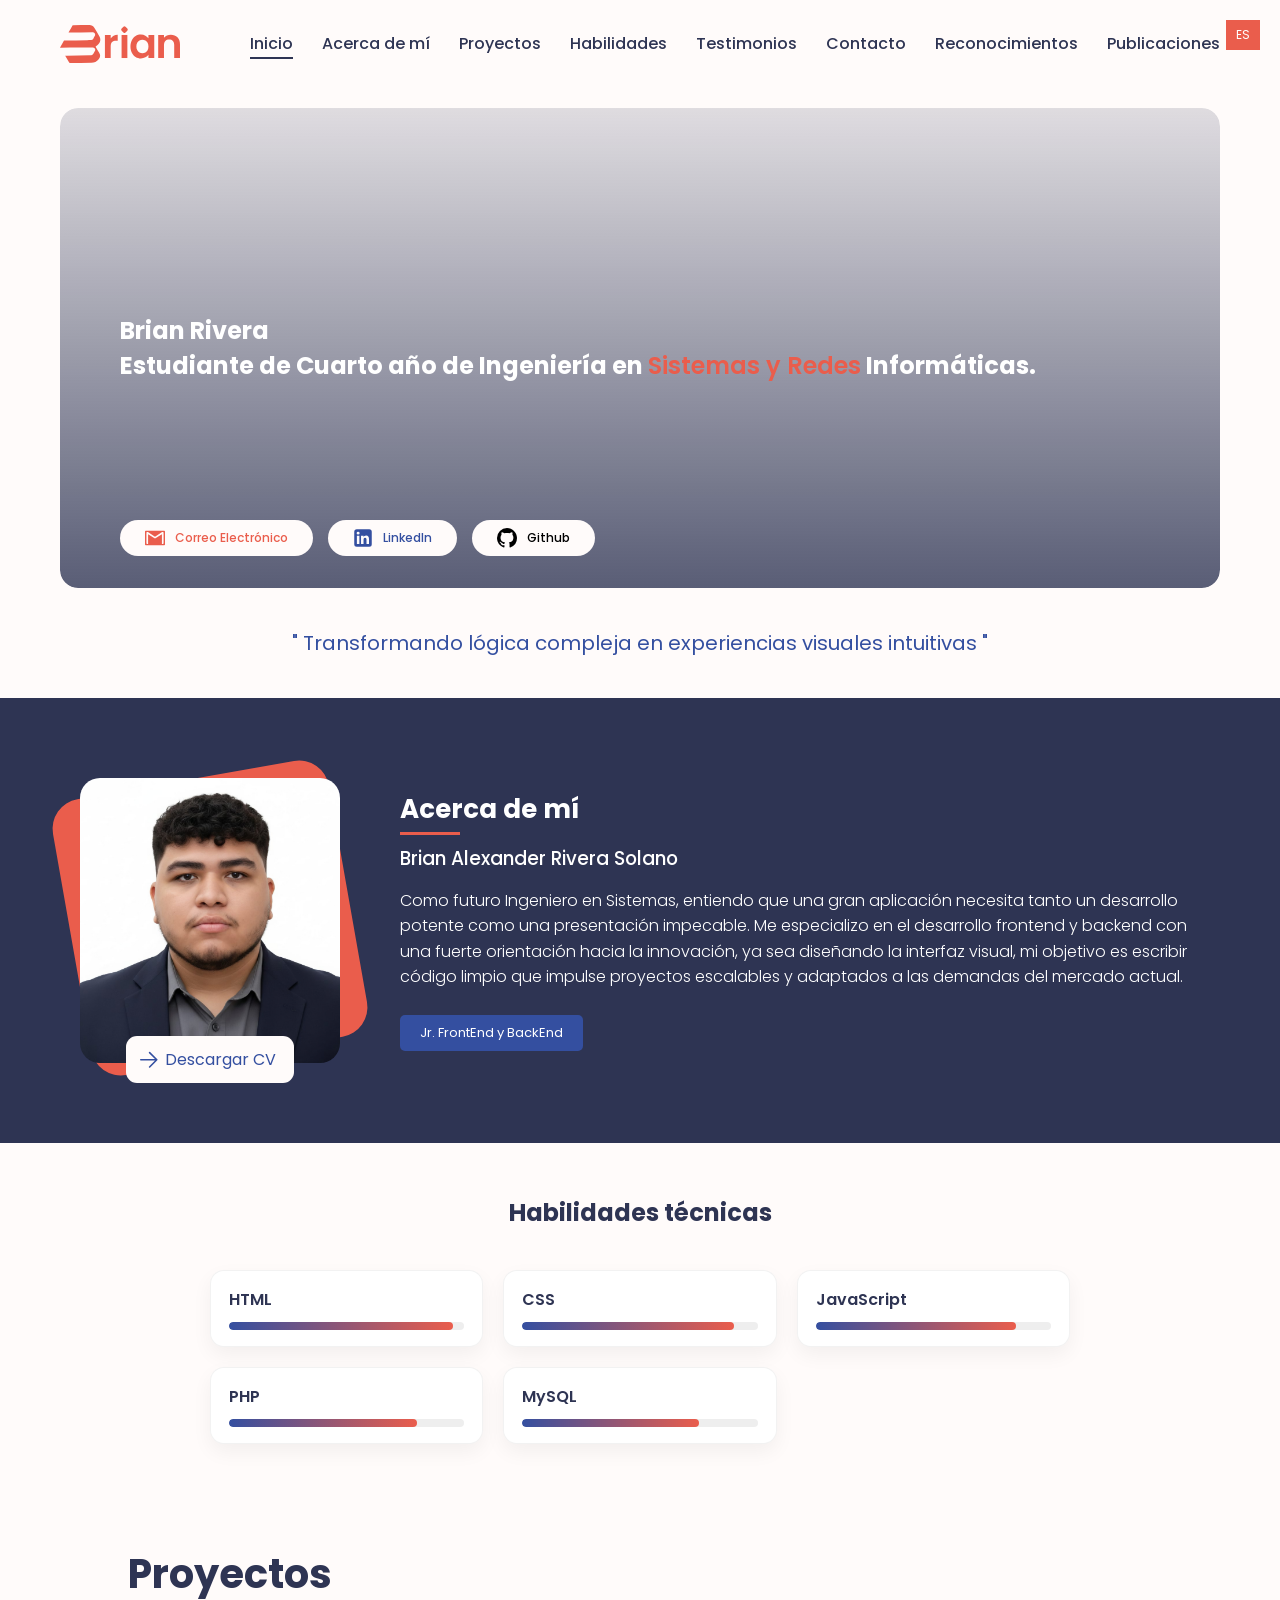
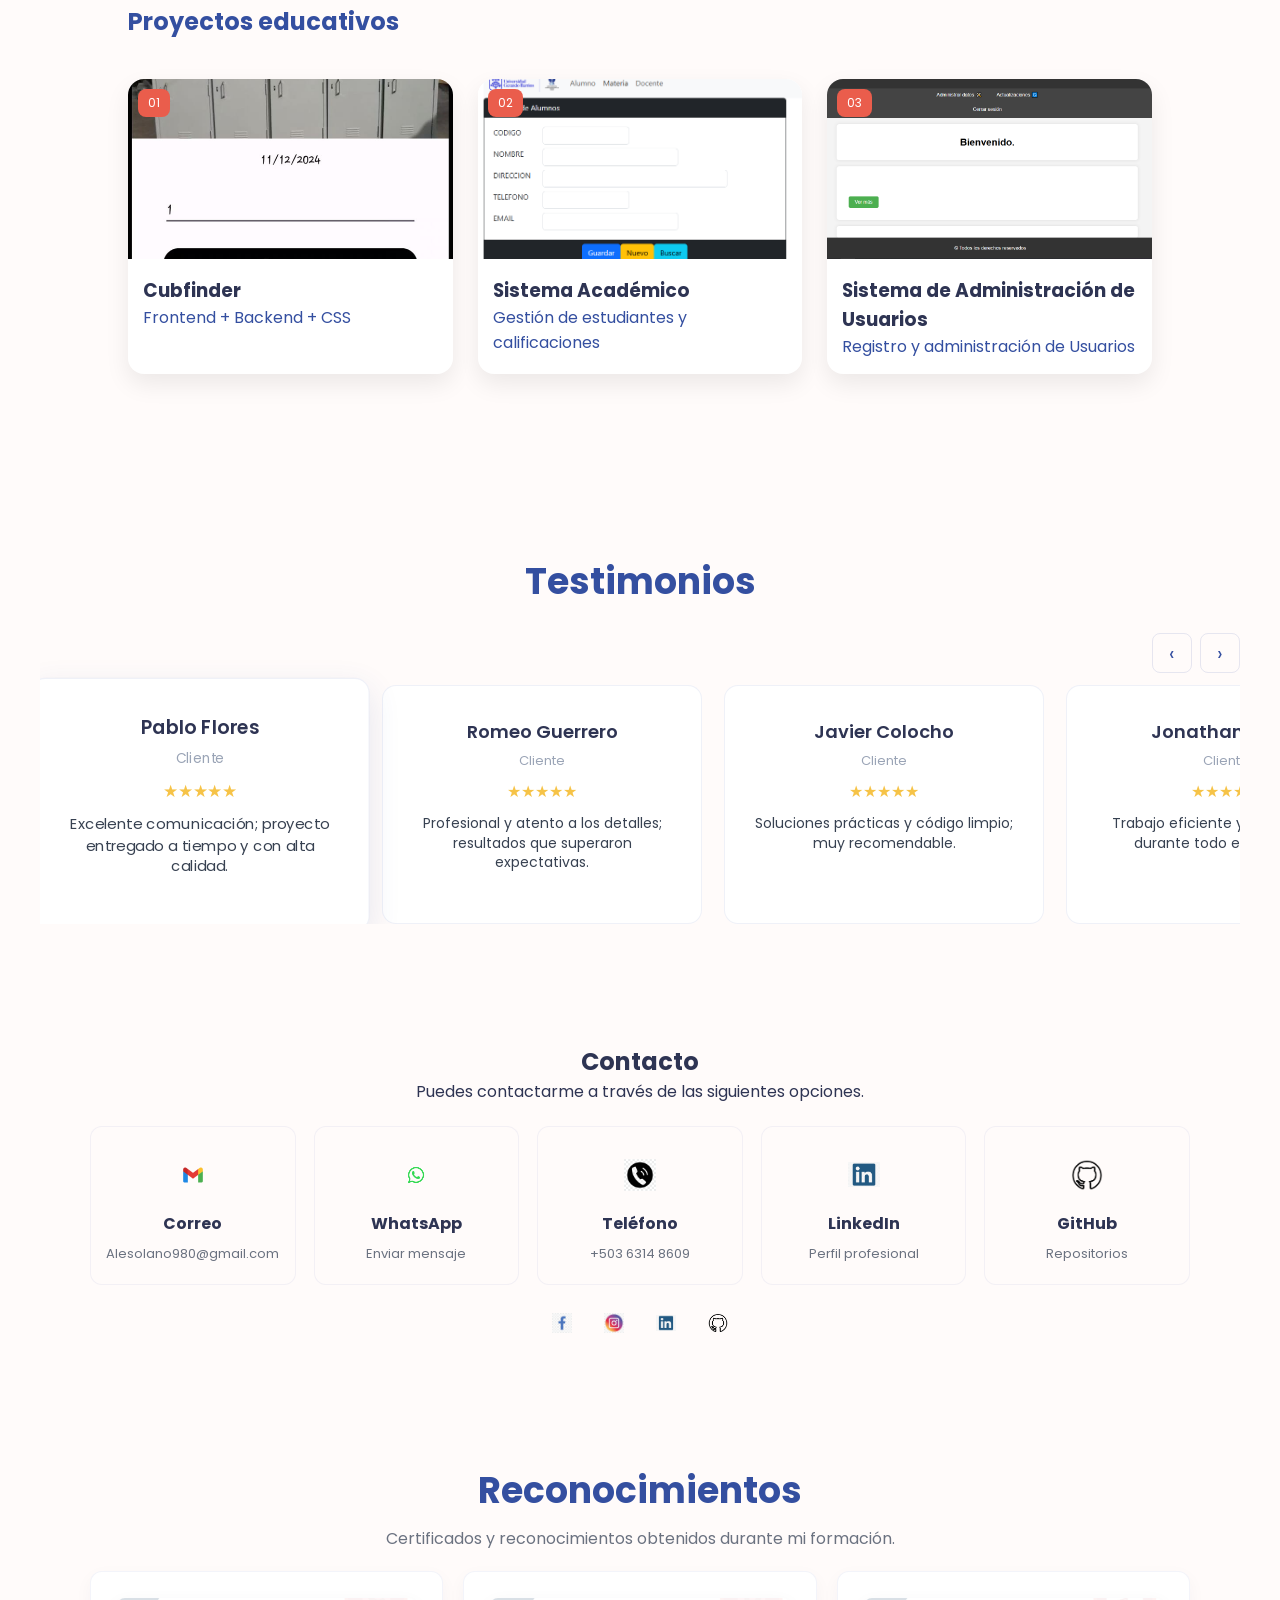
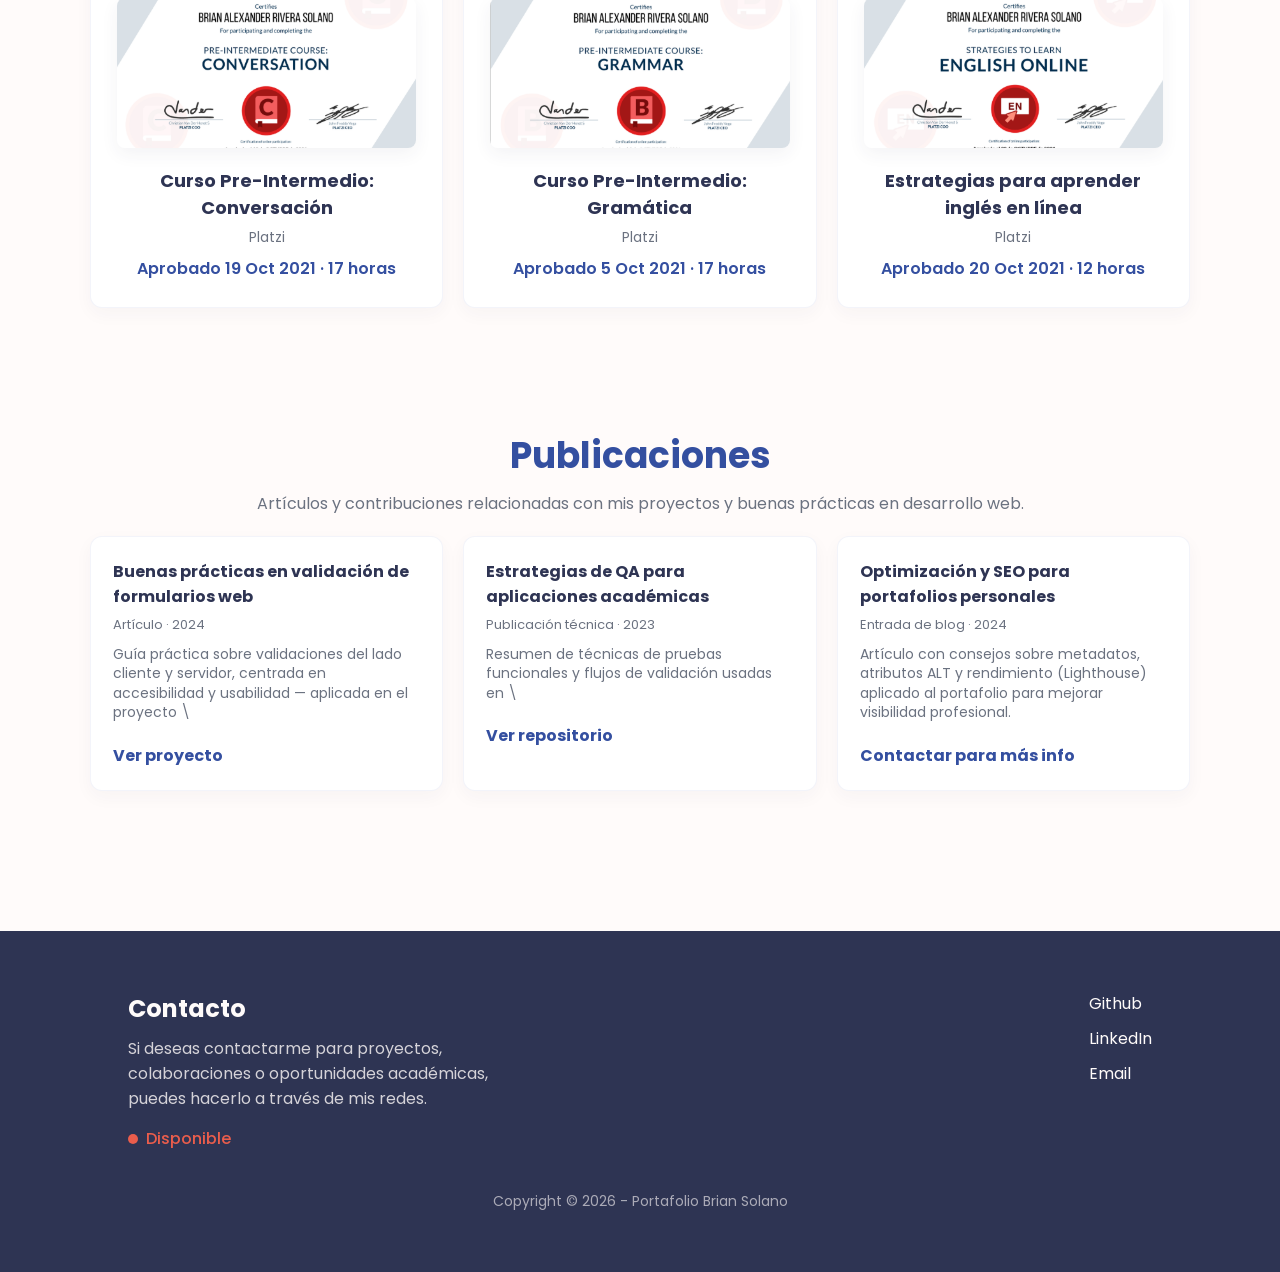
==== index.html @ 30aa3485 "mono culero" ====
<!DOCTYPE html>
<html lang="es">
<head>
    <meta charset="UTF-8">
    <meta name="viewport" content="width=device-width, initial-scale=1.0">
    <title>Portafolio</title>
    <meta name="description" content="Portafolio de Brian Rivera: proyectos de frontend y backend, QA y desarrollo web. Cursando cuarto año de Ingeniería en Sistemas y Redes Informáticas.">
    <meta name="keywords" content="Portafolio, Brian Rivera, Frontend, Backend, QA, proyectos, Ingeniería en Sistemas, cuarto año">

    <!-- Google Fonts -->
    <link href="https://fonts.googleapis.com/css2?family=Poppins:wght@300;400;500;600;700&display=swap" rel="stylesheet">
    <link rel="stylesheet" href="css/inicio.css">
    <link rel="stylesheet" href="css/acercami.css">
    <link rel="stylesheet" href="css/proyectos.css">
    <link rel="stylesheet" href="css/footer.css">

</head>
<body>

<header>
    <img src="images/logo/br-rojo.svg" class="logo-nav" alt="Logo - Brian Rivera">
    <nav>
        <a href="#inicio" class="active" data-es="Inicio" data-en="Home"></a>
        <a href="#acerca-mi" data-es="Acerca de mí" data-en="About me"></a>
        <a href="#proyectos" data-es="Proyectos" data-en="Projects"></a>
        <a href="#habilidades" data-es="Habilidades" data-en="Skills"></a>
        <a href="#testimonios" data-es="Testimonios" data-en="Testimonials"></a>
        <a href="#contacto" data-es="Contacto" data-en="Contact"></a>
        <a href="#reconocimientos" data-es="Reconocimientos" data-en="Recognitions"></a>
        <a href="#publicaciones" data-es="Publicaciones" data-en="Publications"></a>

        <button class="language" id="btnIdioma">ES</button>
    </nav>
</header>

<section class="inicio" id="inicio">

    <video autoplay muted loop playsinline class="video-bg">
        <source src="images/video-pc-ia.mp4" type="video/mp4">
    </video>
    

    <div class="titulos">
        <h1>Brian Rivera</h1>
        <h2 data-es='Estudiante de Cuarto año de Ingeniería en <span class="lbl-sr">Sistemas y Redes</span> Informáticas.'
            data-en='Student of Computer <span class="lbl-sr"> Systems and Networks</span> Engineering, Fourth year'></h2>
    </div>
    

    <div class="buttons-contact">
        <a class="btn-gmail" href="https://mail.google.com/mail/?view=cm&to=Alesolano980@gmail.com" target="_blank">
            <svg width=20px fill=#EA5D4C version="1.1" id="Capa_1" xmlns="http://www.w3.org/2000/svg" xmlns:xlink="http://www.w3.org/1999/xlink" x="0px" y="0px"
                viewBox="0 0 237.832 237.832" style="enable-background:new 0 0 237.832 237.832;" xml:space="preserve">
            <path d="M228.977,33.916H8.854C3.969,33.916,0,37.881,0,42.771V195.06c0,4.891,3.969,8.856,8.854,8.856h220.123
                c4.887,0,8.855-3.965,8.855-8.856V42.771C237.832,37.881,233.864,33.916,228.977,33.916z M221.026,182.184
                c0,4.063-3.364,7.356-7.512,7.356h-12.339V73.379l-76.693,49.79c-1.687,1.096-3.627,1.641-5.566,1.641s-3.88-0.545-5.566-1.641
                l-76.692-49.79V189.54h-12.34c-4.147,0-7.512-3.293-7.512-7.356V55.647c0-4.063,3.364-7.356,7.512-7.356h10.176l84.423,54.808
                l84.423-54.808h10.176c4.147,0,7.512,3.293,7.512,7.356V182.184z"/>
            </svg>
            <span data-es="Correo Electrónico" data-en="Email"></span>
            </a>

        <a class="btn-linkedin" href="https://www.linkedin.com/in/brian-solano-4241423b4/">
            <svg width="20px" height="20px" fill=#344FA0 viewBox="0 0 16 16" xmlns="http://www.w3.org/2000/svg">
            <path fill-rule="evenodd" clip-rule="evenodd" d="M3 1a2 2 0 00-2 2v10a2 2 0 002 2h10a2 2 0 002-2V3a2 2 0 00-2-2H3zm1.102 4.297a1.195 1.195 0 100-2.39 1.195 1.195 0 000 2.39zm1 7.516V6.234h-2v6.579h2zM6.43 6.234h2v.881c.295-.462.943-1.084 2.148-1.084 1.438 0 2.219.953 2.219 2.766 0 .087.008.484.008.484v3.531h-2v-3.53c0-.485-.102-1.438-1.18-1.438-1.079 0-1.17 1.198-1.195 1.982v2.986h-2V6.234z"/>
            </svg>
            <span data-es="LinkedIn" data-en="LinkedIn">LinkedIn</span></a>


        <a href="https://github.com/0Undertaker0" class="btn-github">
            <svg width="20px" height="20px" fill=#000 viewBox="0 0 16 16" xmlns="http://www.w3.org/2000/svg">
            <path fill-rule="evenodd" clip-rule="evenodd" d="M7.976 0A7.977 7.977 0 000 7.976c0 3.522 2.3 6.507 5.431 7.584.392.049.538-.196.538-.392v-1.37c-2.201.49-2.69-1.076-2.69-1.076-.343-.93-.881-1.175-.881-1.175-.734-.489.048-.489.048-.489.783.049 1.224.832 1.224.832.734 1.223 1.859.88 2.3.685.048-.538.293-.88.489-1.076-1.762-.196-3.621-.881-3.621-3.964 0-.88.293-1.566.832-2.153-.05-.147-.343-.978.098-2.055 0 0 .685-.196 2.201.832.636-.196 1.322-.245 2.007-.245s1.37.098 2.006.245c1.517-1.027 2.202-.832 2.202-.832.44 1.077.146 1.908.097 2.104a3.16 3.16 0 01.832 2.153c0 3.083-1.86 3.719-3.62 3.915.293.244.538.733.538 1.467v2.202c0 .196.146.44.538.392A7.984 7.984 0 0016 7.976C15.951 3.572 12.38 0 7.976 0z" />
            </svg>
            <span data-es="Github" data-en="Github">Github</span></a>


    </div>
    
</section>

<!-- MODAL PARA IMÁGENES DE RECONOCIMIENTOS -->
<div id="recModal" class="rec-modal" aria-hidden="true">
    <div class="rec-modal-backdrop"></div>
    <div class="rec-modal-content" role="dialog" aria-modal="true">
        <button class="rec-modal-close" aria-label="Cerrar">×</button>
        <img id="recModalImg" src="" alt="Reconocimiento ampliado">
        <div id="recModalCaption" class="rec-modal-caption"></div>
    </div>
</div>

<div class="phrase" 
data-es='<span>"</span>  Transformando lógica compleja en experiencias visuales intuitivas <span>"</span>  '
data-en='<span>"</span> Transforming complex logic into intuitive visual experiences. <span>"</span>  '>
</div>

<section class="acerca-mi" id="acerca-mi">
    <div class="about-container">

        <div class="profile-wrapper">
            <div class="profile-bg"></div>

            <div class="profile-card">
                <img src="images/img-bria-portafolio.jpeg" class="img-br" alt="perfil">

                <a class="btn-cv-download" download href="cv-brian/CV-Brian-Solano-Frontend-Backend.pdf" data-href-es="cv-brian/CV-Brian-Solano-Frontend-Backend.pdf" data-href-en="cv-brian/CV-Brian-Solano-Frontend-Backend-ingles.pdf">
  
                    <svg xmlns="http://www.w3.org/2000/svg" fill="none" viewBox="0 0 24 24" stroke-width="1.5" stroke="currentColor" class="w-6 h-6">
                        <path stroke-linecap="round" stroke-linejoin="round" d="M4.5 12h15m0 0l-6.75-6.75M19.5 12l-6.75 6.75"></path>
                    </svg>

                    
                    <div class="text" data-es=" Descargar CV" data-en="Download CV">
                    </div>

                </a>
                
            </div>
            <div class="bg-rojo"></div>
        </div>

        <div class="about-text">
            <h2 data-es="Acerca de mí" data-en="About me"></h2>
            <h3>Brian Alexander Rivera Solano</h3>

            <p
            data-es="Como futuro Ingeniero en Sistemas, entiendo que una gran aplicación necesita tanto
                un desarrollo potente como una presentación impecable. Me especializo en el desarrollo
                frontend y backend con una fuerte orientación hacia la innovación, ya sea diseñando
                la interfaz visual, mi objetivo es escribir código limpio que impulse proyectos escalables
                y adaptados a las demandas del mercado actual." 

            data-en="As a future Systems Engineer, I understand that a great application needs both
                powerful development and an impeccable presentation. I specialize in
                frontend and backend development with a strong focus on innovation. Whether designing
                the visual interface, my goal is to write clean code that drives scalable projects
                and adapts to the demands of today's market.">
                
            </p>

            <div class="tag">Jr. FrontEnd y BackEnd</div>
        </div>

    </div>
</section>

<section class="skills" id="habilidades">
    <h2 style="margin-top: 2rem; padding: 20px;  text-align: center;" 
    data-es="Habilidades técnicas" data-en="Technical skills"></h2>

    <div class="skill-list">
        <div class="skill" data-level="95">
            <div class="skill-top">
                <span>HTML</span>
            </div>
            <div class="bar"><div class="fill"></div></div>
        </div>

        <div class="skill" data-level="90">
            <div class="skill-top">
                <span>CSS</span>
            </div>
            <div class="bar"><div class="fill"></div></div>
        </div>

        <div class="skill" data-level="85">
            <div class="skill-top">
                <span>JavaScript</span>
            </div>
            <div class="bar"><div class="fill"></div></div>
        </div>

        <div class="skill" data-level="80">
            <div class="skill-top">
                <span>PHP</span>
            </div>
            <div class="bar"><div class="fill"></div></div>
        </div>

        <div class="skill" data-level="75">
            <div class="skill-top">
                <span>MySQL</span>
            </div>
            <div class="bar"><div class="fill"></div></div>
        </div>
    </div>

</section>

<!-- PROYECTOS -->
<section class="proyectos" id="proyectos">

    <div class="titulo-port">
        <h1 class="lbl-titulo-port" data-es="Proyectos" data-en="Projects">Proyectos</h1>
    </div>

    <h2 data-es="Proyectos educativos" data-en="Educational projects">
        Proyectos educativos
    </h2>

    <div class="grid-proyectos">

        <!-- PROYECTO 1 -->
        <a href="proyectos/cubfinder/cubfinder.html" onclick="guardarSeccion('proyectos')" class="card-proyecto">
            <span class="numero">01</span>
            <div class="img">
                <img src="proyectos/cubfinder/image1.png" alt="Cubfinder">
            </div>
            <h3 data-es="Cubfinder" data-en="Cubfinder">Cubfinder</h3>
            <p data-es="Frontend + Backend + CSS" data-en="Frontend + Backend + CSS">
                Frontend + Backend + CSS
            </p>
        </a>

        <!-- PROYECTO 2 -->
        <a href="proyectos/sistema-acad/sistema-academico.html" onclick="guardarSeccion('proyectos')" class="card-proyecto">
            <span class="numero">02</span>
            <div class="img">
                <img src="proyectos/sistema-acad/sistema1.png" alt="Sistema Académico">
            </div>
            <h3 data-es="Sistema Académico" data-en="Academic System">
                Sistema Académico
            </h3>
            <p data-es="Gestión de estudiantes y calificaciones" data-en="Student and grade management">
                Gestión de estudiantes y calificaciones
            </p>
        </a>

        <!-- PROYECTO 3 -->
        <a href="proyectos/sistema-insc/sistema-inscripcion.html" onclick="guardarSeccion('proyectos')" class="card-proyecto">
            <span class="numero">03</span>
            <div class="img">
                <img src="proyectos/sistema-insc/sis1.png" alt="Sistema de Inscripción">
            </div>
            <h3 data-es="Sistema de Administración de Usuarios" data-en="User Management System">
                Sistema de Administración de Usuarios
            </h3>
            <p data-es="Registro y administración de Usuarios" data-en="User registration and management">
                Registro y administración de Usuarios
            </p>
        </a>

    </div>

</section>


<!-- TESTIMONIOS -->
<section class="testimonios" id="testimonios">
    <div class="contenedor-testimonios">
        <h2 data-es="Testimonios" data-en="Testimonials"></h2>
        <p data-es="" data-en="Add testimonials from teachers, employers or clients (minimum 5)."></p>

        <div class="testimonials-controls">
            <button class="btn-slide prev" aria-label="Anterior">‹</button>
            <button class="btn-slide next" aria-label="Siguiente">›</button>
        </div>

        <div class="grid-testimonios">
            <div class="card-testimonio">
                <div class="avatar-placeholder" aria-hidden="true"></div>
                <h4 class="nombre">Pablo Flores</h4>
                <div class="rol" data-es="Cliente" data-en="Client">Cliente</div>
                <div class="estrellas" aria-hidden="true">★★★★★</div>
                <p class="quote" data-es="Excelente comunicación; proyecto entregado a tiempo y con alta calidad." data-en="Excellent communication; project delivered on time and with high quality.">Excelente comunicación; proyecto entregado a tiempo y con alta calidad.</p>
            </div>

            <div class="card-testimonio">
                <div class="avatar-placeholder" aria-hidden="true"></div>
                <h4 class="nombre">Romeo Guerrero</h4>
                <div class="rol" data-es="Cliente" data-en="Client">Cliente</div>
                <div class="estrellas" aria-hidden="true">★★★★★</div>
                <p class="quote" data-es="Profesional y atento a los detalles; resultados que superaron expectativas." data-en="Professional and detail-oriented; results exceeded expectations.">Profesional y atento a los detalles; resultados que superaron expectativas.</p>
            </div>

            <div class="card-testimonio">
                <div class="avatar-placeholder" aria-hidden="true"></div>
                <h4 class="nombre">Javier Colocho</h4>
                <div class="rol" data-es="Cliente" data-en="Client">Cliente</div>
                <div class="estrellas" aria-hidden="true">★★★★★</div>
                <p class="quote" data-es="Soluciones prácticas y código limpio; muy recomendable." data-en="Practical solutions and clean code; highly recommended.">Soluciones prácticas y código limpio; muy recomendable.</p>
            </div>

            <div class="card-testimonio">
                <div class="avatar-placeholder" aria-hidden="true"></div>
                <h4 class="nombre">Jonathan Ulises</h4>
                <div class="rol" data-es="Cliente" data-en="Client">Cliente</div>
                <div class="estrellas" aria-hidden="true">★★★★★</div>
                <p class="quote" data-es="Trabajo eficiente y soporte claro durante todo el desarrollo." data-en="Efficient work and clear support throughout development.">Trabajo eficiente y soporte claro durante todo el desarrollo.</p>
            </div>

            <div class="card-testimonio">
                <div class="avatar-placeholder" aria-hidden="true"></div>
                <h4 class="nombre">Linser Nolasco</h4>
                <div class="rol" data-es="Cliente" data-en="Client">Cliente</div>
                <div class="estrellas" aria-hidden="true">★★★★★</div>
                <p class="quote" data-es="Entrega puntual y funcionalidades bien documentadas." data-en="On-time delivery and well-documented features.">Entrega puntual y funcionalidades bien documentadas.</p>
            </div>
        </div>
    </div>
</section>

<!-- CONTACTO -->
<section class="contacto" id="contacto">
    <div class="contenedor-contacto">
        <h2 data-es="Contacto" data-en="Contact"></h2>
        <p data-es="Puedes contactarme a través de las siguientes opciones." data-en="You can contact me through the options below or using the form further down."></p>

        <div class="contact-grid">
            <a class="card-contact" href="https://mail.google.com/mail/?view=cm&to=Alesolano980@gmail.com">
                <div class="icon-circle" aria-hidden="true"><img src="images/google_mail_gmail_logo_icon_159346.webp" alt="Gmail logo"></div>
                <div class="label" data-es="Correo" data-en="Email">Correo</div>
                <div class="sub">Alesolano980@gmail.com</div>
            </a>

            <a class="card-contact" href="https://wa.me/50363148609" target="_blank">
                <div class="icon-circle" aria-hidden="true"><img src="images/whatsapp-logo-whatsapp-icon-whatsapp-transparent-free-png.webp" alt="WhatsApp logo"></div>
                <div class="label" data-es="WhatsApp" data-en="WhatsApp">WhatsApp</div>
                <div class="sub" data-es="Enviar mensaje" data-en="Send message">Enviar mensaje</div>
            </a>

            <a class="card-contact" href="tel:+503 6314 8609">
                <div class="icon-circle" aria-hidden="true"><img src="images/pngtree-phone-icon-in-solid-circle-png-image_2380227.jpg" alt="Phone icon"></div>
                <div class="label" data-es="Teléfono" data-en="Phone">Teléfono</div>
                <div class="sub">+503 6314 8609</div>
            </a>

            <a class="card-contact" href="https://www.linkedin.com/in/brian-solano-4241423b4/" target="_blank">
                <div class="icon-circle" aria-hidden="true"><img src="images/2-20625_linkedin-logo-hd-png-download.png" alt="LinkedIn logo"></div>
                <div class="label" data-es="LinkedIn" data-en="LinkedIn">LinkedIn</div>
                <div class="sub" data-es="Perfil profesional" data-en="Professional profile">Perfil profesional</div>
            </a>

            <a class="card-contact" href="https://github.com/0Undertaker0" target="_blank">
                <div class="icon-circle" aria-hidden="true"><img src="images/github-2-t2z6hpd4v4di5xrcqyqzq9.webp" alt="GitHub logo"></div>
                <div class="label" data-es="GitHub" data-en="GitHub">GitHub</div>
                <div class="sub" data-es="Repositorios" data-en="Repositories">Repositorios</div>
            </a>
        </div>

        <div class="social-row">
            <a href="https://www.facebook.com/alex.solano.1010" aria-label="Facebook" target="_blank" rel="noopener noreferrer"><img src="images/sm_5b321c969857d.jpg" alt="Facebook"></a>
            <a href="https://www.instagram.com/briansolano____/" aria-label="Instagram" target="_blank" rel="noopener noreferrer"><img src="images/sm_5b37de3263964.jpg" alt="Instagram"></a>
            <a href="https://www.linkedin.com/in/brian-solano-4241423b4/" target="_blank" aria-label="LinkedIn" rel="noopener noreferrer"><img src="images/2-20625_linkedin-logo-hd-png-download.png" alt="LinkedIn"></a>
            <a href="https://github.com/0Undertaker0" target="_blank" aria-label="GitHub" rel="noopener noreferrer"><img src="images/github-2-t2z6hpd4v4di5xrcqyqzq9.webp" alt="GitHub"></a>
        </div>

    </div>
</section>

<!-- RECONOCIMIENTOS -->
<section class="reconocimientos" id="reconocimientos">
    <div class="contenedor-reconocimientos">
        <h2 data-es="Reconocimientos" data-en="Recognitions"></h2>
        <p data-es="Certificados y reconocimientos obtenidos durante mi formación." data-en="Certificates and recognitions obtained during my education."></p>

        <div class="recon-grid">
            <article class="card-rec">
                <a class="rec-thumb-link" href="images/reconocimiento-1.png" data-src="images/reconocimiento-1.png" rel="noopener noreferrer">
                    <img class="rec-thumb" src="images/reconocimiento-1.png" alt="Reconocimiento 1">
                </a>
                <h3 class="rec-title" data-es="Curso Pre-Intermedio: Conversación" data-en="Pre-Intermediate Course: Conversation">Pre-Intermediate Course: Conversation</h3>
                <div class="rec-issuer" data-es="Platzi" data-en="Platzi">Platzi</div>
                <div class="rec-year" data-es="Aprobado 19 Oct 2021 · 17 horas" data-en="Completed 19 Oct 2021 · 17 hours">Aprobado 19 Oct 2021 · 17 horas</div>
            </article>

            <article class="card-rec">
                <a class="rec-thumb-link" href="images/reconocimiento-2.png" data-src="images/reconocimiento-2.png" rel="noopener noreferrer">
                    <img class="rec-thumb" src="images/reconocimiento-2.png" alt="Reconocimiento 2">
                </a>
                <h3 class="rec-title" data-es="Curso Pre-Intermedio: Gramática" data-en="Pre-Intermediate Course: Grammar">Pre-Intermediate Course: Grammar</h3>
                <div class="rec-issuer" data-es="Platzi" data-en="Platzi">Platzi</div>
                <div class="rec-year" data-es="Aprobado 5 Oct 2021 · 17 horas" data-en="Completed 5 Oct 2021 · 17 hours">Aprobado 5 Oct 2021 · 17 horas</div>
            </article>

            <article class="card-rec">
                <a class="rec-thumb-link" href="images/reconocimiento-3.png" data-src="images/reconocimiento-3.png" rel="noopener noreferrer">
                    <img class="rec-thumb" src="images/reconocimiento-3.png" alt="Reconocimiento 3">
                </a>
                <h3 class="rec-title" data-es="Estrategias para aprender inglés en línea" data-en="Strategies to Learn English Online">Strategies to Learn English Online</h3>
                <div class="rec-issuer" data-es="Platzi" data-en="Platzi">Platzi</div>
                <div class="rec-year" data-es="Aprobado 20 Oct 2021 · 12 horas" data-en="Completed 20 Oct 2021 · 12 hours">Aprobado 20 Oct 2021 · 12 horas</div>
            </article>
        </div>
    </div>
</section>

<!-- PUBLICACIONES -->
<section class="publicaciones" id="publicaciones">
    <div class="contenedor-publicaciones">
        <h2 data-es="Publicaciones" data-en="Publications"></h2>
        <p data-es="Artículos y contribuciones relacionadas con mis proyectos y buenas prácticas en desarrollo web." data-en="Articles and contributions related to my projects and best practices in web development."></p>

        <div class="pub-grid">
            <article class="pub-item">
                <h3 class="pub-title" data-es="Buenas prácticas en validación de formularios web" data-en="Best practices in web form validation">Buenas prácticas en validación de formularios web</h3>
                <div class="pub-meta" data-es="Artículo · 2024" data-en="Article · 2024">Artículo · 2024</div>
                <p class="pub-extract" data-es="Guía práctica sobre validaciones del lado cliente y servidor, centrada en accesibilidad y usabilidad — aplicada en el proyecto \"Gestión de Administrativa de Usuarios\"." data-en="Practical guide on client- and server-side validations, focused on accessibility and usability — applied in the 'User Administration Management' project.">Guía práctica sobre validaciones del lado cliente y servidor, centrada en accesibilidad y usabilidad — aplicada en el proyecto "Gestión de Administrativa de Usuarios".</p>
                <a class="pub-link" data-es="Ver proyecto" data-en="View project" href="proyectos/sistema-insc/sistema-inscripcion.html" target="_blank" rel="noopener noreferrer">Ver proyecto</a>
            </article>

            <article class="pub-item">
                <h3 class="pub-title" data-es="Estrategias de QA para aplicaciones académicas" data-en="QA strategies for academic applications">Estrategias de QA para aplicaciones académicas</h3>
                <div class="pub-meta" data-es="Publicación técnica · 2023" data-en="Technical publication · 2023">Publicación técnica · 2023</div>
                <p class="pub-extract" data-es="Resumen de técnicas de pruebas funcionales y flujos de validación usadas en \"Sistema Académico\" para asegurar la calidad y estabilidad antes del despliegue." data-en="Summary of functional testing techniques and validation flows used in 'Academic System' to ensure quality and stability before deployment.">Resumen de técnicas de pruebas funcionales y flujos de validación usadas en "Sistema Académico" para asegurar la calidad y estabilidad antes del despliegue.</p>
                <a class="pub-link" data-es="Ver repositorio" data-en="View repository" href="https://github.com/0Undertaker0/sistema_academic" target="_blank" rel="noopener noreferrer">Ver repositorio</a>
            </article>

            <article class="pub-item">
                <h3 class="pub-title" data-es="Optimización y SEO para portafolios personales" data-en="Optimization and SEO for personal portfolios">Optimización y SEO para portafolios personales</h3>
                <div class="pub-meta" data-es="Entrada de blog · 2024" data-en="Blog post · 2024">Entrada de blog · 2024</div>
                <p class="pub-extract" data-es="Artículo con consejos sobre metadatos, atributos ALT y rendimiento (Lighthouse) aplicado al portafolio para mejorar visibilidad profesional." data-en="Article with tips on metadata, ALT attributes and performance (Lighthouse) applied to the portfolio to improve professional visibility.">Artículo con consejos sobre metadatos, atributos ALT y rendimiento (Lighthouse) aplicado al portafolio para mejorar visibilidad profesional.</p>
                <a class="pub-link" data-es="Contactar para más info" data-en="Contact for more info" href="#contacto">Contactar para más info</a>
            </article>
        </div>
    </div>
</section>

<!-- FOOTER NUEVO -->
<footer class="footer">

    <div class="footer-grid">

        <div class="footer-info">
            <h3 data-es="Contacto" data-en="Contact">Contacto</h3>
            <p data-es="Si deseas contactarme para proyectos, colaboraciones o oportunidades académicas, puedes hacerlo a través de mis redes." data-en="If you wish to contact me for projects, collaborations or academic opportunities, you can do so through my networks.">
                Si deseas contactarme para proyectos, colaboraciones o oportunidades académicas,
                puedes hacerlo a través de mis redes.
            </p>

            <div class="estado">
                <span class="dot"></span>
                <span data-es="Disponible" data-en="Available">Disponible</span>
            </div>
        </div>

        <div class="footer-links">

            <a href="https://github.com/0Undertaker0" target="_blank" data-es="Github" data-en="Github">Github</a>
            <a href="https://www.linkedin.com/in/brian-solano-4241423b4/" target="_blank" data-es="LinkedIn" data-en="LinkedIn">LinkedIn</a>
            <a href="https://mail.google.com/mail/?view=cm&to=Alesolano980@gmail.com" data-es="Email" data-en="Email">Email</a>

        </div>

    </div>

    <div class="footer-bottom">
        <span>Copyright © 2026 - Portafolio Brian Solano</span>
    </div>

</footer>


<script src="script.js"></script>
<script src="idioma.js"></script>


</body>
</html>
---- css/inicio.css ----
*{
    margin:0;
    padding:0;
    box-sizing:border-box;
    font-family: 'Poppins', sans-serif;
}

:root{
    --blanco: #FFFBFA;
    --azul-oscuro: #2E3453;
    --azul: #344FA0;
    --rojo: #EA5D4C;
    --gris-claro: #f1f5ff;
}

body{
    background:#FFFBFA;
    color:#2E3453;
}

/* Smooth scrolling for anchor navigation and offset for sticky header */
html{
    scroll-behavior: smooth;
    scroll-padding-top: 80px; /* ajusta si tu header tiene otra altura */
}

/* NAVBAR */
header{
    background:#FFFBFA;
    display:flex;
    justify-content:space-between;
    align-items:center;
    padding:25px 60px;
    position: sticky;
    top: 0;
    z-index: 1000;
}

.logo-nav{
    width: 120px;
}

nav {
    transition: margin-top 0.3s ease; /* Transición suave para el margen */
}

nav a {
    margin-left: 25px;
    text-decoration: none;
    color: #2E3453;
    font-weight: 500;
    position: relative;
    padding-bottom: 4px;
    transition: color 0.3s ease;
}

nav a::after {
    content: '';
    position: absolute;
    bottom: 0;
    left: 0;
    width: 0;
    height: 2px;
    background-color: #2E3453;
    transition: width 0.3s ease;
}

nav a:hover::after {
    width: 100%;
}

nav a.active {
    color: #2E3453;
}

nav a.active::after {
    width: 100%;
    background-color: #2E3453;
}


/* HERO */
.inicio {
    margin: 20px 60px;
    border-radius: 18px;
    padding: 70px 60px;
    height: 480px;
    color: white;
    position: relative;
    overflow: hidden; /* Importante para que el video no se salga de los bordes redondeados */
    display: flex;
    align-items: center;
}

/* EL VIDEO */
.video-bg {
    position: absolute;
    top: 0;
    left: 0;
    width: 100%;
    height: 100%;
    object-fit: cover; /* Hace que el video cubra todo el espacio sin deformarse */
    z-index: 0;
    pointer-events: none; /* Nadie puede pausarlo ni interactuar con él */
}

.inicio::before{
    content: "";
    position: absolute;
    z-index: 1;
    top: 0;
    left: 0;
    right: 0;
    bottom: 0;
    border-radius:18px;
    background:linear-gradient(#2e345327, rgba(46, 52, 83, 0.792));
}

.language{
    position:absolute;
    top:20px;
    right:20px;
    background:#EA5D4C;
    color:white;
    border:none;
    padding:6px 10px;
    font-size:12px;
    cursor:pointer;
    z-index: 2;

}

.titulos{
    position: relative;
    z-index: 4;
}

.hero h1{
    font-size:28px;
    margin-bottom:15px;
}

.hero h2{
    font-weight:400;
    font-size:20px;
}

.lbl-sr{
    color:#EA5D4C !important;
    font-weight:600 !important;
    background: transparent;
}



/**/

.phrase{
    text-align:center;
    margin:40px 0;
    font-size:20px;
    color:#344FA0;
}


/*botones contacto*/
/* Contenedor de los botones */
.buttons-contact {
    margin-top: 40px;
    position: absolute; 
    bottom: 2rem !important;
    z-index: 3;
    display: flex;
    justify-content: center; /* Centra los botones en el contenedor */
    gap: 15px; /* Espacio entre los botones */
}

/* Estilos generales para los enlaces */
.buttons-contact a {
    background: #FFFBFA;
    border: none;
    padding: 8px 25px;
    border-radius: 20px;
    font-size: 12px;
    cursor: pointer;
    font-weight: 500;
    text-decoration: none; 
    display: flex; 
    justify-content: center; 
    align-items: center; 
}

/* Colores iniciales del texto */
.buttons-contact a:first-child {
    color: #EA5D4C;
}

.buttons-contact a:nth-child(2) {
    color: #344FA0;
}

.buttons-contact a:nth-child(3) {
    color: #000;
}

/* Colores iniciales de los iconos SVG */
.buttons-contact a:first-child svg {
    fill: #EA5D4C;
    margin-right: 10px;
}

.buttons-contact a:nth-child(2) svg {
    fill: #344FA0;
    margin-right: 10px;
}

.buttons-contact a:nth-child(3) svg {
    fill: #000;
    margin-right: 10px;
}

/* Hover: Cambiar el color de fondo, el texto y el icono SVG */
.buttons-contact a:first-child:hover {
    background-color: #EA5D4C;
    color: white;
}

.buttons-contact a:first-child:hover svg {
    fill: white; /* Cambiar color del icono en hover */
}

.buttons-contact a:nth-child(2):hover {
    background-color: #344FA0;
    color: white;
}

.buttons-contact a:nth-child(2):hover svg {
    fill: white; /* Cambiar color del icono en hover */
}

.buttons-contact a:nth-child(3):hover {
    background-color: #000;
    color: white;
}

.buttons-contact a:nth-child(3):hover svg {
    fill: white; /* Cambiar color del icono en hover */
}

/* TESTIMONIOS */

.testimonios{
    background: transparent;
    color: #2E3453; /* azul-oscuro */
    padding: 60px 40px;
    margin-top: 40px;
}
.testimonios .contenedor-testimonios{
    max-width: 1200px;
    margin: 0 auto;
    text-align: center;
}
.testimonios h2{
    font-size: 36px;
    margin-bottom: 8px;
    color: #344FA0; /* azul */
}
.testimonios p{ color: #6b7280; margin-bottom: 24px; }
.grid-testimonios{
    display: flex;
    gap: 22px;
    align-items: stretch;
    will-change: transform;
    transition: transform 0.45s ease;
}
.testimonios .contenedor-testimonios{ overflow: hidden; }
.card-testimonio{
    background: #FFFFFF; /* blanco */
    border: 1px solid rgba(52,79,160,0.08);
    border-radius: 14px;
    padding: 26px;
    text-align: center;
    min-height: 220px;
    flex: 0 0 320px; /* fixed width slide */
}

.card-testimonio{
    transition: transform 0.35s ease, box-shadow 0.35s ease;
}
.card-testimonio.active{
    transform: scale(1.06);
    box-shadow: 0 10px 30px rgba(52,79,160,0.12);
}
.avatar-placeholder{
    display: none; /* quitar recuadro de fotos */
}
.card-testimonio .nombre{ color:#2E3453; margin:6px 0; font-size:18px; font-weight:600; }
.card-testimonio .rol{ color:#9aa4b6; font-size:13px; margin-bottom:8px; }
.estrellas{ color:#f6c347; margin-bottom:10px; }
.card-testimonio .quote{ color:#374151; font-size:14px; line-height:1.4; }

@media (max-width:600px){
    .inicio{ padding:40px 20px; }
    .testimonios{ padding:40px 20px; }
}

/* Controls for testimonials */
.testimonials-controls{ display:flex; justify-content:flex-end; gap:8px; margin-bottom:12px; }
.btn-slide{ background: transparent; border: 1px solid rgba(52,79,160,0.12); color: #344FA0; width:40px; height:40px; border-radius:8px; cursor:pointer; font-size:20px; display:inline-flex; align-items:center; justify-content:center; }
.btn-slide:hover{ background:#f1f5ff; }
.btn-slide:active{ transform:translateY(1px); }

/* CONTACTO */
.contacto{ padding:60px 40px; }
.contacto .contenedor-contacto{ max-width:1100px; margin:0 auto; text-align:center; }
.contact-grid{ display:grid; grid-template-columns: repeat(auto-fit, minmax(160px, 1fr)); gap:18px; margin-top:22px; }
.card-contact{ background:var(--blanco); border-radius:12px; padding:20px; text-decoration:none; color:var(--azul-oscuro); border:1px solid rgba(52,79,160,0.06); display:flex; flex-direction:column; align-items:center; gap:8px; }
.card-contact .icon-circle{ width:56px;height:56px;border-radius:12px;background:transparent;color:var(--azul);display:flex;align-items:center;justify-content:center;font-weight:700;font-size:18px; }
.card-contact .icon-circle img{ width:32px; height:32px; object-fit:contain; display:block; }
.card-contact .label{ font-weight:700; color:var(--azul-oscuro); }
.card-contact .sub{ font-size:13px;color:#6b7280; }
.dev-badge{ display:inline-block; margin:18px auto 8px; background:var(--azul); color:white; padding:10px 20px; border-radius:999px; font-weight:600; }
.social-row{ display:flex; gap:12px; justify-content:center; margin-top:18px; }
.social-row a{ width:40px;height:40px;border-radius:50%;background:transparent;color:var(--azul-oscuro);display:inline-flex;align-items:center;justify-content:center;text-decoration:none; }
.social-row a img{ width:20px; height:20px; object-fit:contain; display:block; }

@media (max-width:600px){ .contacto{ padding:40px 20px; } }

/* RECONOCIMIENTOS */
.reconocimientos{ padding:60px 40px; background: transparent; }
.reconocimientos .contenedor-reconocimientos{ max-width:1100px; margin:0 auto; text-align:center; }
.reconocimientos h2{ color:var(--azul); font-size:36px; margin-bottom:8px; }
.reconocimientos p{ color:#6b7280; margin-bottom:20px; }
.recon-grid{ display:grid; grid-template-columns: repeat(auto-fit,minmax(260px,1fr)); gap:20px; align-items:stretch; }
.card-rec{ background:#FFFFFF; border:1px solid rgba(52,79,160,0.06); border-radius:12px; padding:26px; text-align:center; box-shadow: 0 6px 18px rgba(46,52,83,0.04); }
.rec-icon{ width:48px; height:48px; margin:0 auto 12px; border-radius:10px; background:var(--azul); display:flex; align-items:center; justify-content:center; color:white; font-weight:700; }
.rec-title{ color:var(--azul-oscuro); font-size:18px; margin:6px 0; font-weight:700; }
.rec-issuer{ color:#6b7280; font-size:14px; margin-top:6px; }
.rec-year{ color:var(--azul); margin-top:8px; font-weight:600; }

.rec-thumb-link{ display:block; margin:0 auto 12px; max-width:100%; }
.rec-thumb{ width:100%; height:150px; object-fit:cover; border-radius:8px; box-shadow: 0 6px 18px rgba(46,52,83,0.06); }

@media (max-width:600px){ .reconocimientos{ padding:40px 20px; } }

/* PUBLICACIONES */
.publicaciones{ padding:60px 40px; }
.publicaciones .contenedor-publicaciones{ max-width:1100px; margin:0 auto; text-align:center; }
.publicaciones h2{ color:var(--azul); font-size:36px; margin-bottom:8px; }
.publicaciones p{ color:#6b7280; margin-bottom:20px; }
.pub-grid{ display:grid; grid-template-columns: repeat(auto-fit,minmax(260px,1fr)); gap:20px; }
.pub-item{ background:#FFFFFF; border:1px solid rgba(52,79,160,0.06); border-radius:12px; padding:22px; text-align:left; box-shadow: 0 6px 18px rgba(46,52,83,0.04); }
.pub-title{ color:var(--azul-oscuro); font-size:16px; margin-bottom:6px; font-weight:700; }
.pub-meta{ color:#6b7280; font-size:13px; margin-bottom:10px; }
.pub-extract{ color:#374151; font-size:14px; line-height:1.4; margin-bottom:12px; }
.pub-link{ color:var(--azul); font-weight:700; text-decoration:none; }
.pub-link:hover{ text-decoration:underline; }

@media (max-width:600px){ .publicaciones{ padding:40px 20px; } }

/* Modal reconocimientos */
.rec-modal{ display:none; position:fixed; inset:0; z-index:3000; }
.rec-modal[aria-hidden="false"]{ display:block; }
.rec-modal-backdrop{ position:absolute; inset:0; background:rgba(2,6,23,0.6); }
.rec-modal-content{ position:relative; max-width:90%; max-height:90%; margin:6vh auto; background:transparent; display:flex; flex-direction:column; align-items:center; gap:12px; }
.rec-modal-content img{ max-width:100%; max-height:80vh; border-radius:8px; box-shadow: 0 10px 30px rgba(2,6,23,0.6); }
.rec-modal-close{ position:absolute; top:-12px; right:-12px; background:var(--azul); color:white; border:none; width:36px; height:36px; border-radius:50%; font-size:22px; cursor:pointer; }
.rec-modal-caption{ color:var(--blanco); font-size:14px; }
---- css/acercami.css ----
/* ABOUT SECTION */
.acerca-mi{
    background:#2E3453;
    color:white;
    padding:80px;
}

.about-container{
    display:flex;
    align-items:center;
    gap:60px;
}

/*contenedor*/
.profile-wrapper {
    position: relative;
    display: flex;
    justify-content: center;
}
/**/
.profile-bg{
    display: block;
    border-radius:30px;
    top:-10px;
    left:-10px;
}

.bg-rojo{
    display: block;
    position: absolute;
     width:280px !important;
    height:280px !important;
    background:#EA5D4C; 
     border-radius:30px;
    
    left:-10px;
    rotate: 80deg;
    z-index: 1;
}

.profile-card {
    position: relative; /* Añadido: para que el botón se posicione respecto a esta tarjeta */
    display: inline-block;
}

.img-br {
    display: block;
    width: 260px !important;
    height: auto;
    border-radius: 20px;
    position: relative; 
    z-index: 3;
}

/*boton de descargar cv*/
.btn-cv-download {
    color: #344FA0;
    width: 10.5em;
    height: 2.9em;
    background-color: #FFFBFA;
    border-radius: 11px;
    transition: all 0.6s ease;
    z-index: 10;
    position: absolute;
    display: flex;
    justify-content: center;
    align-items: center;
    bottom: -20px; /* Cambiado: ahora negativo para que sobresalga */
    left: 50%; /* Centrado horizontal */
    transform: translateX(-50%); /* Ajuste fino para centrar */
    text-decoration: none;
}

.btn-cv-download:hover {
    background:  linear-gradient(#2E3453, #344FA0);
    color: #FFFBFA;
    cursor: pointer;
}

.btn-cv-download svg {
    width: 1.6em;
    position: absolute;
    left: 10px; /* Posiciona el icono a la izquierda */
    transition: all 0.6s ease;
}

.btn-cv-download:hover svg {
    transform: translateX(5px);
}

.text {
    margin-left: 20px; /* Espacio para el icono */
}

/**/
.about-text{
    flex:1;
    
}

.about-text h2{
    font-size:26px;
    margin-bottom:15px;
    position:relative;
}

.about-text h2::after{
    content:"";
    width:60px;
    height:3px;
    background:#EA5D4C;
    position:absolute;
    left:0;
    bottom:-6px;
}

.about-text h3{
    margin-bottom:15px;
    font-weight:500;
}

.about-text p{
    line-height:1.6;
    font-weight:300;
}

.tag{
    margin-top:25px;
    background:#344FA0;
    display:inline-block;
    padding:8px 20px;
    border-radius:5px;
    font-size:13px;
}

/* SKILLS */
/* CONTENEDOR */
.skill-list{
    display:grid;
    grid-template-columns: repeat(auto-fit, minmax(240px, 1fr));
    gap:20px;
    max-width:900px;
    margin:auto;
    padding: 20px;
}

/* CARD */
.skill{
    background:#ffffff;
    border-radius:14px;
    padding:16px 18px;

    box-shadow: 0 8px 20px rgba(0,0,0,0.05);
    border:1px solid rgba(0,0,0,0.05);

    transition: all 0.3s ease;
    animation: fadeUp 0.6s ease forwards;

}

/* TOP (texto + porcentaje) */
.skill-top{
    display:flex;
    justify-content:space-between;
    align-items:center;
    margin-bottom:10px;
}

.skill-top span:first-child{
    font-weight:600;
    color:#2E3453;
}

.percent{
    font-size:13px;
    font-weight:700;
    color:#EA5D4C;
}

/* BARRA */
.bar{
    width:100%;
    height:8px;
    background:#eee;
    border-radius:10px;
    overflow:hidden;
}

/* RELLENO */
.fill{
    height:100%;
    width:0;
    border-radius:10px;

    background: linear-gradient(90deg, #344FA0, #EA5D4C);

    animation: loadBar 1.2s ease forwards;
}

/* NIVELES */
.skill:nth-child(1) .fill{ width:95%; }
.skill:nth-child(2) .fill{ width:90%; }
.skill:nth-child(3) .fill{ width:85%; }
.skill:nth-child(4) .fill{ width:80%; }
.skill:nth-child(5) .fill{ width:75%; }

/* HOVER BONITO */
.skill:hover{
    transform: translateY(-5px);
    box-shadow: 0 12px 25px rgba(46,52,83,0.15);
    border-color:#344FA0;
}

/* ANIMACIONES */
@keyframes loadBar{
    from{ width:0; }
}

@keyframes fadeUp{
    from{
        opacity:0;
        transform:translateY(20px);
    }
    to{
        opacity:1;
        transform:translateY(0);
    }
}


/* Responsive */
@media(max-width:900px){
    .about-container{
        flex-direction:column;
        text-align:center;
    }

    .skills h2{
        text-align:center;
    }
}
---- css/proyectos.css ----
body{
    font-family: 'Poppins', sans-serif;
    background: #FFFBFA;
    color: #2E3453;
}

/* PROYECTOS */
.proyectos{
    padding: 80px 10%;
}

.lbl-titulo-port{
    font-size: 40px;
    color: #2E3453;
    font-weight: 700;
}

.proyectos h2{
    color: #344FA0;
    margin-bottom: 40px;
}

.grid-proyectos{
    display: grid;
    grid-template-columns: repeat(auto-fit, minmax(250px, 1fr));
    gap: 25px;
}

.card-proyecto{
    background: white;
    border-radius: 16px;
    overflow: hidden;
    text-decoration: none;
    color: #2E3453;
    box-shadow: 0 10px 25px rgba(0,0,0,0.08);
    transition: 0.3s ease;
    position: relative;
}

.card-proyecto:hover{
    transform: translateY(-10px);
    box-shadow: 0 15px 35px rgba(0,0,0,0.15);
}

.card-proyecto .numero{
    position: absolute;
    top: 10px;
    left: 10px;
    background: #EA5D4C;
    color: white;
    padding: 5px 10px;
    border-radius: 8px;
    font-size: 12px;
}

.card-proyecto .img img{
    width: 100%;
    height: 180px;
    object-fit: cover;
}

.card-proyecto h3{
    padding: 10px 15px 0;
    color: #2E3453;
}

.card-proyecto p{
    padding: 0 15px 15px;
    color: #344FA0;
}
---- css/footer.css ----
/* FOOTER */
.footer{
    background: #2E3453;
    color: #FFFBFA;
    padding: 60px 10%;
    margin-top: 80px;
}

.footer-grid{
    display: flex;
    justify-content: space-between;
    flex-wrap: wrap;
    gap: 40px;
}

.footer-info h3{
    font-size: 24px;
    margin-bottom: 10px;
}

.footer-info p{
    max-width: 400px;
    opacity: 0.8;
}

.estado{
    margin-top: 15px;
    display: flex;
    align-items: center;
    gap: 8px;
    color: #EA5D4C;
    font-weight: 500;
}

.estado .dot{
    width: 10px;
    height: 10px;
    background: #EA5D4C;
    border-radius: 50%;
}

.footer-links{
    display: flex;
    flex-direction: column;
    gap: 10px;
}

.footer-links a{
    color: #FFFBFA;
    text-decoration: none;
    transition: 0.3s;
}

.footer-links a:hover{
    color: #EA5D4C;
}

.footer-bottom{
    margin-top: 40px;
    text-align: center;
    font-size: 14px;
    opacity: 0.6;
}
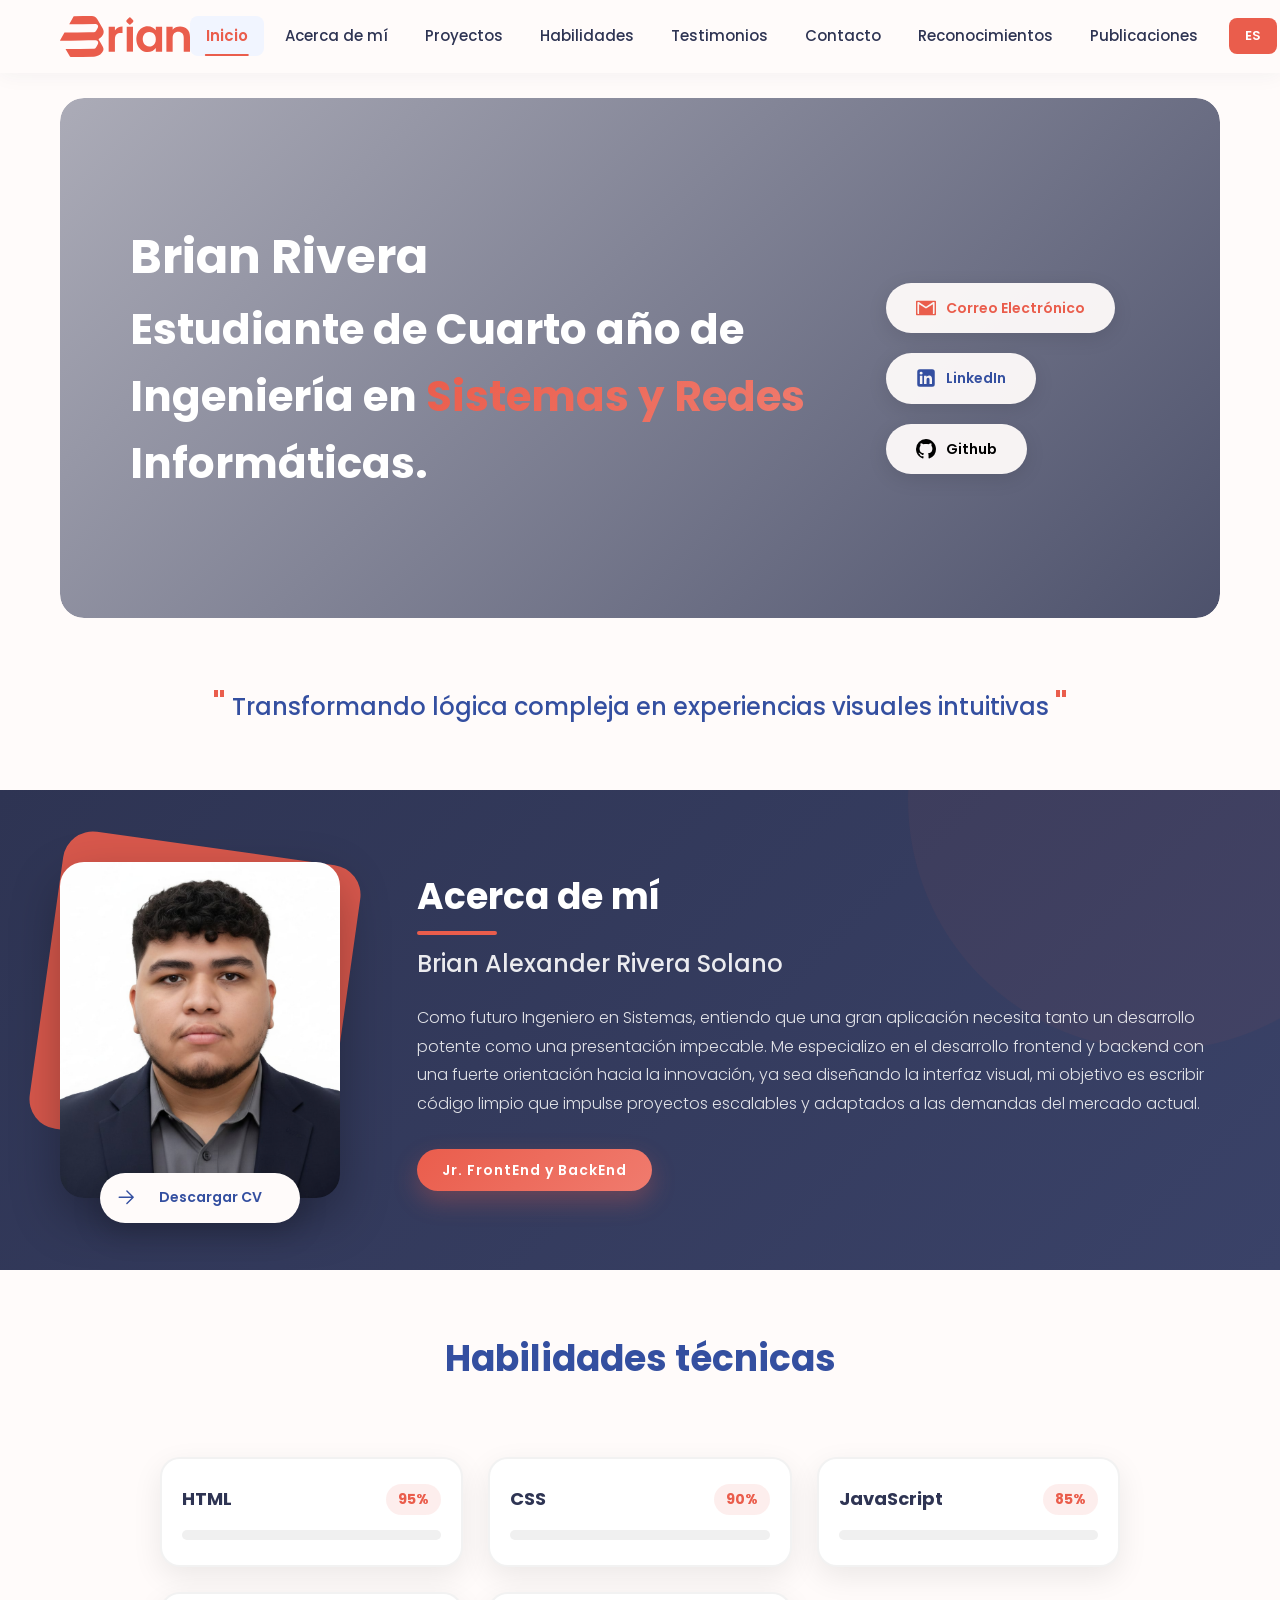
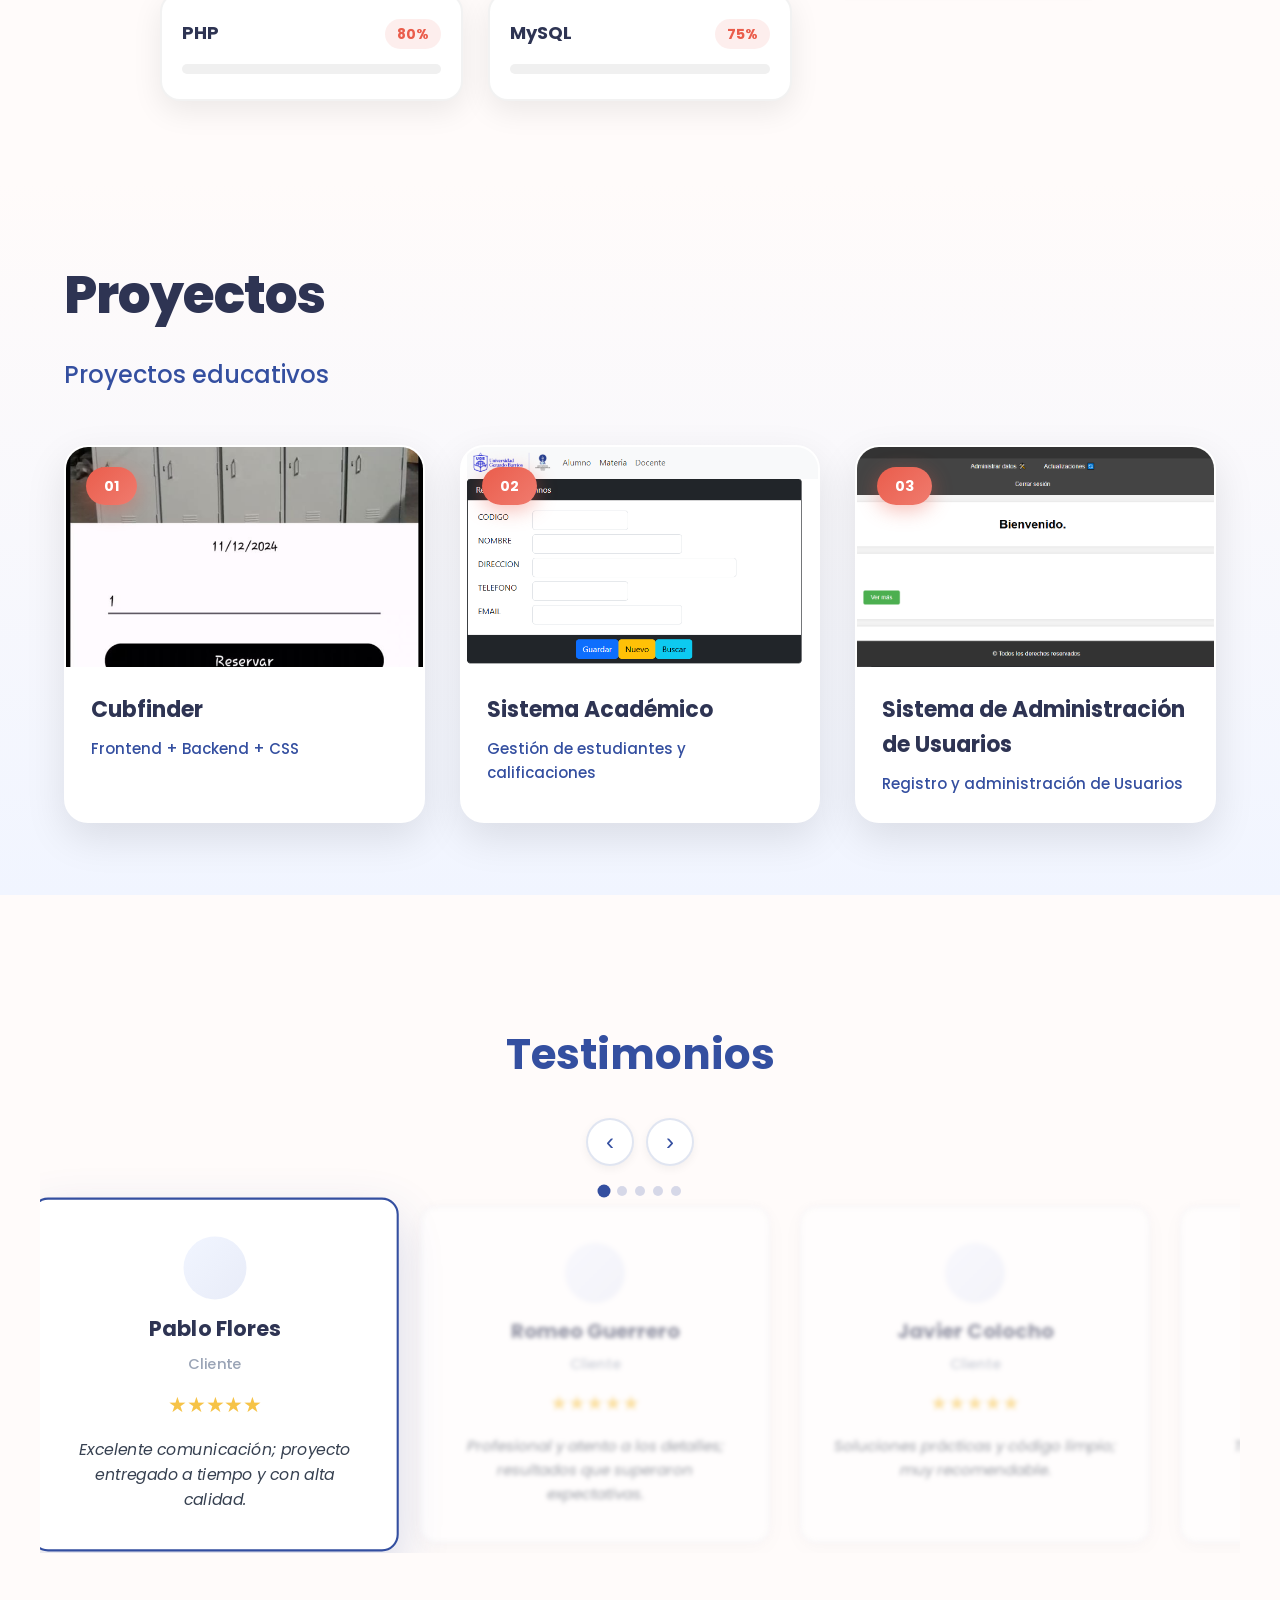
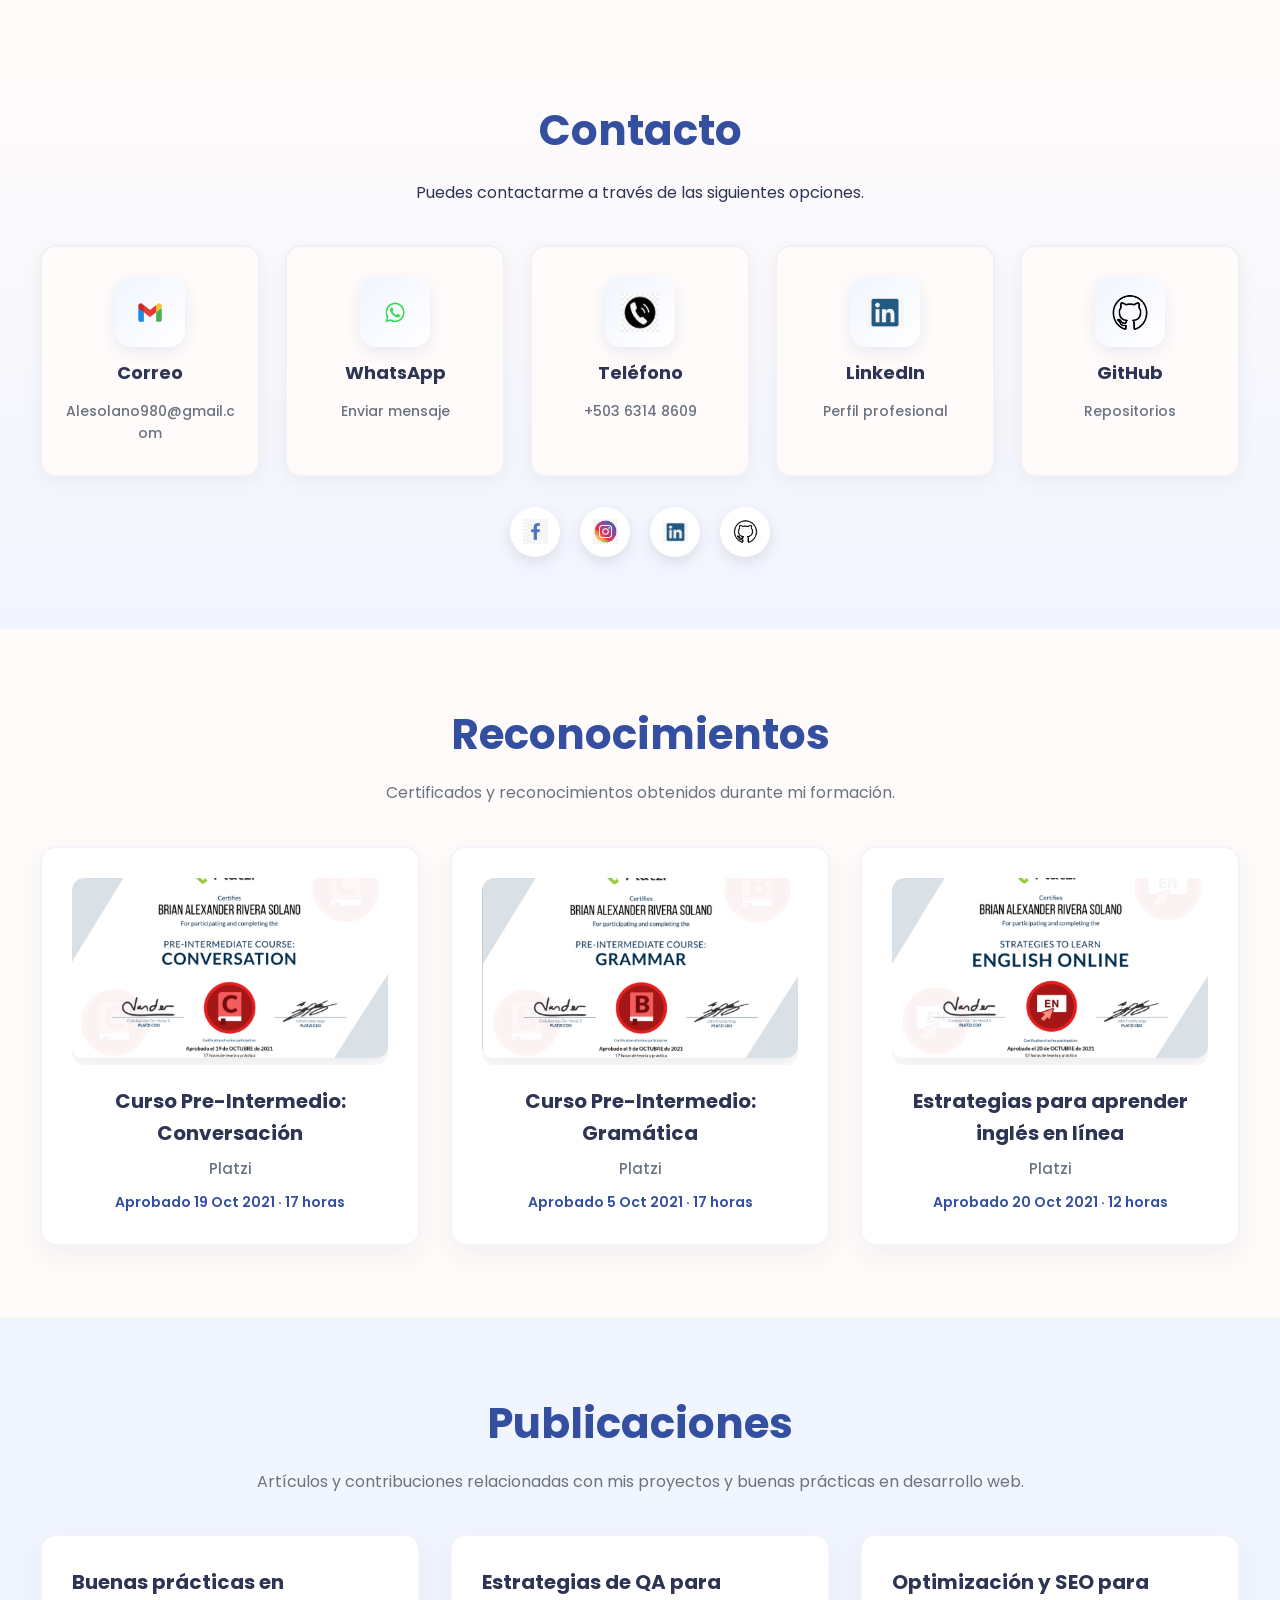
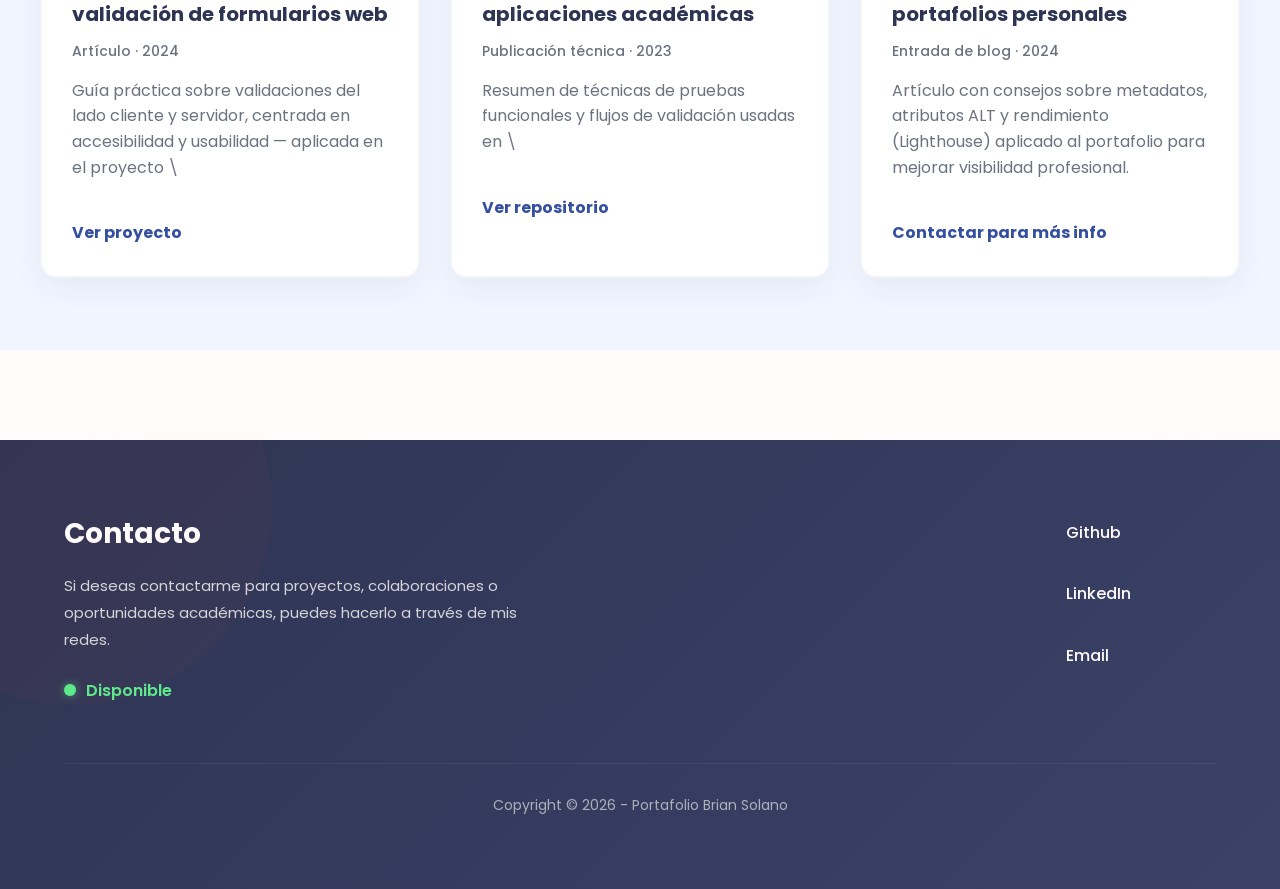
==== commit 4c3818e7: "Actualización del portafolio" ====
--- a/index.html
+++ b/index.html
@@ -3,456 +3,382 @@
 <head>
     <meta charset="UTF-8">
     <meta name="viewport" content="width=device-width, initial-scale=1.0">
-    <title>Portafolio</title>
+    <title>Brian Rivera | Portafolio</title>
     <meta name="description" content="Portafolio de Brian Rivera: proyectos de frontend y backend, QA y desarrollo web. Cursando cuarto año de Ingeniería en Sistemas y Redes Informáticas.">
     <meta name="keywords" content="Portafolio, Brian Rivera, Frontend, Backend, QA, proyectos, Ingeniería en Sistemas, cuarto año">
 
     <!-- Google Fonts -->
+    <link rel="preconnect" href="https://fonts.googleapis.com">
+    <link rel="preconnect" href="https://fonts.gstatic.com" crossorigin>
     <link href="https://fonts.googleapis.com/css2?family=Poppins:wght@300;400;500;600;700&display=swap" rel="stylesheet">
+
+    <!-- Estilos mejorados -->
     <link rel="stylesheet" href="css/inicio.css">
     <link rel="stylesheet" href="css/acercami.css">
     <link rel="stylesheet" href="css/proyectos.css">
     <link rel="stylesheet" href="css/footer.css">
-
 </head>
 <body>
 
 <header>
-    <img src="images/logo/br-rojo.svg" class="logo-nav" alt="Logo - Brian Rivera">
-    <nav>
-        <a href="#inicio" class="active" data-es="Inicio" data-en="Home"></a>
-        <a href="#acerca-mi" data-es="Acerca de mí" data-en="About me"></a>
-        <a href="#proyectos" data-es="Proyectos" data-en="Projects"></a>
-        <a href="#habilidades" data-es="Habilidades" data-en="Skills"></a>
-        <a href="#testimonios" data-es="Testimonios" data-en="Testimonials"></a>
-        <a href="#contacto" data-es="Contacto" data-en="Contact"></a>
-        <a href="#reconocimientos" data-es="Reconocimientos" data-en="Recognitions"></a>
-        <a href="#publicaciones" data-es="Publicaciones" data-en="Publications"></a>
-
-        <button class="language" id="btnIdioma">ES</button>
+    <img src="images/logo/br-rojo.svg" class="logo-nav" alt="Logo de Brian Rivera" width="130" height="40">
+    <!-- El botón hamburguesa y el overlay se crean dinámicamente con JS -->
+    <nav aria-label="Navegación principal">
+        <a href="#inicio" class="active" data-es="Inicio" data-en="Home" aria-current="page">Inicio</a>
+        <a href="#acerca-mi" data-es="Acerca de mí" data-en="About me">Acerca de mí</a>
+        <a href="#proyectos" data-es="Proyectos" data-en="Projects">Proyectos</a>
+        <a href="#habilidades" data-es="Habilidades" data-en="Skills">Habilidades</a>
+        <a href="#testimonios" data-es="Testimonios" data-en="Testimonials">Testimonios</a>
+        <a href="#contacto" data-es="Contacto" data-en="Contact">Contacto</a>
+        <a href="#reconocimientos" data-es="Reconocimientos" data-en="Recognitions">Reconocimientos</a>
+        <a href="#publicaciones" data-es="Publicaciones" data-en="Publications">Publicaciones</a>
+
+        <button class="language" id="btnIdioma" aria-label="Cambiar idioma">ES</button>
     </nav>
 </header>
 
-<section class="inicio" id="inicio">
-
-    <video autoplay muted loop playsinline class="video-bg">
-        <source src="images/video-pc-ia.mp4" type="video/mp4">
-    </video>
-    
-
-    <div class="titulos">
-        <h1>Brian Rivera</h1>
-        <h2 data-es='Estudiante de Cuarto año de Ingeniería en <span class="lbl-sr">Sistemas y Redes</span> Informáticas.'
-            data-en='Student of Computer <span class="lbl-sr"> Systems and Networks</span> Engineering, Fourth year'></h2>
+<main>
+    <section class="inicio" id="inicio">
+        <video autoplay muted loop playsinline class="video-bg" poster="images/fallback-hero.jpg">
+            <source src="images/video-pc-ia.mp4" type="video/mp4">
+        </video>
+
+        <div class="titulos">
+            <h1>Brian Rivera</h1>
+            <h2 data-es='Estudiante de Cuarto año de Ingeniería en <span class="lbl-sr">Sistemas y Redes</span> Informáticas.'
+                data-en='Student of Computer <span class="lbl-sr"> Systems and Networks</span> Engineering, Fourth year'></h2>
+        </div>
+
+        <div class="buttons-contact">
+            <a class="btn-gmail" href="https://mail.google.com/mail/?view=cm&to=Alesolano980@gmail.com" target="_blank" rel="noopener noreferrer" aria-label="Enviar correo electrónico">
+                <svg width="20" height="20" fill="#EA5D4C" viewBox="0 0 237.832 237.832" aria-hidden="true">
+                    <path d="M228.977,33.916H8.854C3.969,33.916,0,37.881,0,42.771V195.06c0,4.891,3.969,8.856,8.854,8.856h220.123
+                    c4.887,0,8.855-3.965,8.855-8.856V42.771C237.832,37.881,233.864,33.916,228.977,33.916z M221.026,182.184
+                    c0,4.063-3.364,7.356-7.512,7.356h-12.339V73.379l-76.693,49.79c-1.687,1.096-3.627,1.641-5.566,1.641s-3.88-0.545-5.566-1.641
+                    l-76.692-49.79V189.54h-12.34c-4.147,0-7.512-3.293-7.512-7.356V55.647c0-4.063,3.364-7.356,7.512-7.356h10.176l84.423,54.808
+                    l84.423-54.808h10.176c4.147,0,7.512,3.293,7.512,7.356V182.184z"/>
+                </svg>
+                <span data-es="Correo Electrónico" data-en="Email">Correo Electrónico</span>
+            </a>
+
+            <a class="btn-linkedin" href="https://www.linkedin.com/in/brian-solano-4241423b4/" target="_blank" rel="noopener noreferrer" aria-label="Perfil de LinkedIn">
+                <svg width="20" height="20" fill="#344FA0" viewBox="0 0 16 16" aria-hidden="true">
+                    <path fill-rule="evenodd" clip-rule="evenodd" d="M3 1a2 2 0 00-2 2v10a2 2 0 002 2h10a2 2 0 002-2V3a2 2 0 00-2-2H3zm1.102 4.297a1.195 1.195 0 100-2.39 1.195 1.195 0 000 2.39zm1 7.516V6.234h-2v6.579h2zM6.43 6.234h2v.881c.295-.462.943-1.084 2.148-1.084 1.438 0 2.219.953 2.219 2.766 0 .087.008.484.008.484v3.531h-2v-3.53c0-.485-.102-1.438-1.18-1.438-1.079 0-1.17 1.198-1.195 1.982v2.986h-2V6.234z"/>
+                </svg>
+                <span data-es="LinkedIn" data-en="LinkedIn">LinkedIn</span>
+            </a>
+
+            <a href="https://github.com/0Undertaker0" target="_blank" rel="noopener noreferrer" class="btn-github" aria-label="Perfil de GitHub">
+                <svg width="20" height="20" fill="#000" viewBox="0 0 16 16" aria-hidden="true">
+                    <path fill-rule="evenodd" clip-rule="evenodd" d="M7.976 0A7.977 7.977 0 000 7.976c0 3.522 2.3 6.507 5.431 7.584.392.049.538-.196.538-.392v-1.37c-2.201.49-2.69-1.076-2.69-1.076-.343-.93-.881-1.175-.881-1.175-.734-.489.048-.489.048-.489.783.049 1.224.832 1.224.832.734 1.223 1.859.88 2.3.685.048-.538.293-.88.489-1.076-1.762-.196-3.621-.881-3.621-3.964 0-.88.293-1.566.832-2.153-.05-.147-.343-.978.098-2.055 0 0 .685-.196 2.201.832.636-.196 1.322-.245 2.007-.245s1.37.098 2.006.245c1.517-1.027 2.202-.832 2.202-.832.44 1.077.146 1.908.097 2.104a3.16 3.16 0 01.832 2.153c0 3.083-1.86 3.719-3.62 3.915.293.244.538.733.538 1.467v2.202c0 .196.146.44.538.392A7.984 7.984 0 0016 7.976C15.951 3.572 12.38 0 7.976 0z" />
+                </svg>
+                <span data-es="Github" data-en="Github">Github</span>
+            </a>
+        </div>
+    </section>
+
+    <!-- Modal para imágenes de reconocimientos -->
+    <div id="recModal" class="rec-modal" aria-hidden="true">
+        <div class="rec-modal-backdrop"></div>
+        <div class="rec-modal-content" role="dialog" aria-modal="true" aria-label="Visor de reconocimiento">
+            <button class="rec-modal-close" aria-label="Cerrar">×</button>
+            <img id="recModalImg" src="" alt="">
+            <div id="recModalCaption" class="rec-modal-caption"></div>
+        </div>
     </div>
-    
-
-    <div class="buttons-contact">
-        <a class="btn-gmail" href="https://mail.google.com/mail/?view=cm&to=Alesolano980@gmail.com" target="_blank">
-            <svg width=20px fill=#EA5D4C version="1.1" id="Capa_1" xmlns="http://www.w3.org/2000/svg" xmlns:xlink="http://www.w3.org/1999/xlink" x="0px" y="0px"
-                viewBox="0 0 237.832 237.832" style="enable-background:new 0 0 237.832 237.832;" xml:space="preserve">
-            <path d="M228.977,33.916H8.854C3.969,33.916,0,37.881,0,42.771V195.06c0,4.891,3.969,8.856,8.854,8.856h220.123
-                c4.887,0,8.855-3.965,8.855-8.856V42.771C237.832,37.881,233.864,33.916,228.977,33.916z M221.026,182.184
-                c0,4.063-3.364,7.356-7.512,7.356h-12.339V73.379l-76.693,49.79c-1.687,1.096-3.627,1.641-5.566,1.641s-3.88-0.545-5.566-1.641
-                l-76.692-49.79V189.54h-12.34c-4.147,0-7.512-3.293-7.512-7.356V55.647c0-4.063,3.364-7.356,7.512-7.356h10.176l84.423,54.808
-                l84.423-54.808h10.176c4.147,0,7.512,3.293,7.512,7.356V182.184z"/>
-            </svg>
-            <span data-es="Correo Electrónico" data-en="Email"></span>
-            </a>
-
-        <a class="btn-linkedin" href="https://www.linkedin.com/in/brian-solano-4241423b4/">
-            <svg width="20px" height="20px" fill=#344FA0 viewBox="0 0 16 16" xmlns="http://www.w3.org/2000/svg">
-            <path fill-rule="evenodd" clip-rule="evenodd" d="M3 1a2 2 0 00-2 2v10a2 2 0 002 2h10a2 2 0 002-2V3a2 2 0 00-2-2H3zm1.102 4.297a1.195 1.195 0 100-2.39 1.195 1.195 0 000 2.39zm1 7.516V6.234h-2v6.579h2zM6.43 6.234h2v.881c.295-.462.943-1.084 2.148-1.084 1.438 0 2.219.953 2.219 2.766 0 .087.008.484.008.484v3.531h-2v-3.53c0-.485-.102-1.438-1.18-1.438-1.079 0-1.17 1.198-1.195 1.982v2.986h-2V6.234z"/>
-            </svg>
-            <span data-es="LinkedIn" data-en="LinkedIn">LinkedIn</span></a>
-
-
-        <a href="https://github.com/0Undertaker0" class="btn-github">
-            <svg width="20px" height="20px" fill=#000 viewBox="0 0 16 16" xmlns="http://www.w3.org/2000/svg">
-            <path fill-rule="evenodd" clip-rule="evenodd" d="M7.976 0A7.977 7.977 0 000 7.976c0 3.522 2.3 6.507 5.431 7.584.392.049.538-.196.538-.392v-1.37c-2.201.49-2.69-1.076-2.69-1.076-.343-.93-.881-1.175-.881-1.175-.734-.489.048-.489.048-.489.783.049 1.224.832 1.224.832.734 1.223 1.859.88 2.3.685.048-.538.293-.88.489-1.076-1.762-.196-3.621-.881-3.621-3.964 0-.88.293-1.566.832-2.153-.05-.147-.343-.978.098-2.055 0 0 .685-.196 2.201.832.636-.196 1.322-.245 2.007-.245s1.37.098 2.006.245c1.517-1.027 2.202-.832 2.202-.832.44 1.077.146 1.908.097 2.104a3.16 3.16 0 01.832 2.153c0 3.083-1.86 3.719-3.62 3.915.293.244.538.733.538 1.467v2.202c0 .196.146.44.538.392A7.984 7.984 0 0016 7.976C15.951 3.572 12.38 0 7.976 0z" />
-            </svg>
-            <span data-es="Github" data-en="Github">Github</span></a>
-
-
+
+    <div class="phrase" 
+         data-es='<span>"</span> Transformando lógica compleja en experiencias visuales intuitivas <span>"</span>'
+         data-en='<span>"</span> Transforming complex logic into intuitive visual experiences. <span>"</span> '>
     </div>
-    
-</section>
-
-<!-- MODAL PARA IMÁGENES DE RECONOCIMIENTOS -->
-<div id="recModal" class="rec-modal" aria-hidden="true">
-    <div class="rec-modal-backdrop"></div>
-    <div class="rec-modal-content" role="dialog" aria-modal="true">
-        <button class="rec-modal-close" aria-label="Cerrar">×</button>
-        <img id="recModalImg" src="" alt="Reconocimiento ampliado">
-        <div id="recModalCaption" class="rec-modal-caption"></div>
-    </div>
-</div>
-
-<div class="phrase" 
-data-es='<span>"</span>  Transformando lógica compleja en experiencias visuales intuitivas <span>"</span>  '
-data-en='<span>"</span> Transforming complex logic into intuitive visual experiences. <span>"</span>  '>
-</div>
-
-<section class="acerca-mi" id="acerca-mi">
-    <div class="about-container">
-
-        <div class="profile-wrapper">
-            <div class="profile-bg"></div>
-
-            <div class="profile-card">
-                <img src="images/img-bria-portafolio.jpeg" class="img-br" alt="perfil">
-
-                <a class="btn-cv-download" download href="cv-brian/CV-Brian-Solano-Frontend-Backend.pdf" data-href-es="cv-brian/CV-Brian-Solano-Frontend-Backend.pdf" data-href-en="cv-brian/CV-Brian-Solano-Frontend-Backend-ingles.pdf">
-  
-                    <svg xmlns="http://www.w3.org/2000/svg" fill="none" viewBox="0 0 24 24" stroke-width="1.5" stroke="currentColor" class="w-6 h-6">
-                        <path stroke-linecap="round" stroke-linejoin="round" d="M4.5 12h15m0 0l-6.75-6.75M19.5 12l-6.75 6.75"></path>
-                    </svg>
-
-                    
-                    <div class="text" data-es=" Descargar CV" data-en="Download CV">
-                    </div>
-
-                </a>
-                
-            </div>
-            <div class="bg-rojo"></div>
-        </div>
-
-        <div class="about-text">
-            <h2 data-es="Acerca de mí" data-en="About me"></h2>
-            <h3>Brian Alexander Rivera Solano</h3>
-
-            <p
-            data-es="Como futuro Ingeniero en Sistemas, entiendo que una gran aplicación necesita tanto
-                un desarrollo potente como una presentación impecable. Me especializo en el desarrollo
-                frontend y backend con una fuerte orientación hacia la innovación, ya sea diseñando
-                la interfaz visual, mi objetivo es escribir código limpio que impulse proyectos escalables
-                y adaptados a las demandas del mercado actual." 
-
-            data-en="As a future Systems Engineer, I understand that a great application needs both
-                powerful development and an impeccable presentation. I specialize in
-                frontend and backend development with a strong focus on innovation. Whether designing
-                the visual interface, my goal is to write clean code that drives scalable projects
-                and adapts to the demands of today's market.">
-                
-            </p>
-
-            <div class="tag">Jr. FrontEnd y BackEnd</div>
-        </div>
-
-    </div>
-</section>
-
-<section class="skills" id="habilidades">
-    <h2 style="margin-top: 2rem; padding: 20px;  text-align: center;" 
-    data-es="Habilidades técnicas" data-en="Technical skills"></h2>
-
-    <div class="skill-list">
-        <div class="skill" data-level="95">
-            <div class="skill-top">
-                <span>HTML</span>
-            </div>
-            <div class="bar"><div class="fill"></div></div>
-        </div>
-
-        <div class="skill" data-level="90">
-            <div class="skill-top">
-                <span>CSS</span>
-            </div>
-            <div class="bar"><div class="fill"></div></div>
-        </div>
-
-        <div class="skill" data-level="85">
-            <div class="skill-top">
-                <span>JavaScript</span>
-            </div>
-            <div class="bar"><div class="fill"></div></div>
-        </div>
-
-        <div class="skill" data-level="80">
-            <div class="skill-top">
-                <span>PHP</span>
-            </div>
-            <div class="bar"><div class="fill"></div></div>
-        </div>
-
-        <div class="skill" data-level="75">
-            <div class="skill-top">
-                <span>MySQL</span>
-            </div>
-            <div class="bar"><div class="fill"></div></div>
-        </div>
-    </div>
-
-</section>
-
-<!-- PROYECTOS -->
-<section class="proyectos" id="proyectos">
-
-    <div class="titulo-port">
-        <h1 class="lbl-titulo-port" data-es="Proyectos" data-en="Projects">Proyectos</h1>
-    </div>
-
-    <h2 data-es="Proyectos educativos" data-en="Educational projects">
-        Proyectos educativos
-    </h2>
-
-    <div class="grid-proyectos">
-
-        <!-- PROYECTO 1 -->
-        <a href="proyectos/cubfinder/cubfinder.html" onclick="guardarSeccion('proyectos')" class="card-proyecto">
-            <span class="numero">01</span>
-            <div class="img">
-                <img src="proyectos/cubfinder/image1.png" alt="Cubfinder">
-            </div>
-            <h3 data-es="Cubfinder" data-en="Cubfinder">Cubfinder</h3>
-            <p data-es="Frontend + Backend + CSS" data-en="Frontend + Backend + CSS">
-                Frontend + Backend + CSS
-            </p>
-        </a>
-
-        <!-- PROYECTO 2 -->
-        <a href="proyectos/sistema-acad/sistema-academico.html" onclick="guardarSeccion('proyectos')" class="card-proyecto">
-            <span class="numero">02</span>
-            <div class="img">
-                <img src="proyectos/sistema-acad/sistema1.png" alt="Sistema Académico">
-            </div>
-            <h3 data-es="Sistema Académico" data-en="Academic System">
-                Sistema Académico
-            </h3>
-            <p data-es="Gestión de estudiantes y calificaciones" data-en="Student and grade management">
-                Gestión de estudiantes y calificaciones
-            </p>
-        </a>
-
-        <!-- PROYECTO 3 -->
-        <a href="proyectos/sistema-insc/sistema-inscripcion.html" onclick="guardarSeccion('proyectos')" class="card-proyecto">
-            <span class="numero">03</span>
-            <div class="img">
-                <img src="proyectos/sistema-insc/sis1.png" alt="Sistema de Inscripción">
-            </div>
-            <h3 data-es="Sistema de Administración de Usuarios" data-en="User Management System">
-                Sistema de Administración de Usuarios
-            </h3>
-            <p data-es="Registro y administración de Usuarios" data-en="User registration and management">
-                Registro y administración de Usuarios
-            </p>
-        </a>
-
-    </div>
-
-</section>
-
-
-<!-- TESTIMONIOS -->
-<section class="testimonios" id="testimonios">
-    <div class="contenedor-testimonios">
-        <h2 data-es="Testimonios" data-en="Testimonials"></h2>
-        <p data-es="" data-en="Add testimonials from teachers, employers or clients (minimum 5)."></p>
-
-        <div class="testimonials-controls">
-            <button class="btn-slide prev" aria-label="Anterior">‹</button>
-            <button class="btn-slide next" aria-label="Siguiente">›</button>
-        </div>
-
-        <div class="grid-testimonios">
-            <div class="card-testimonio">
-                <div class="avatar-placeholder" aria-hidden="true"></div>
-                <h4 class="nombre">Pablo Flores</h4>
-                <div class="rol" data-es="Cliente" data-en="Client">Cliente</div>
-                <div class="estrellas" aria-hidden="true">★★★★★</div>
-                <p class="quote" data-es="Excelente comunicación; proyecto entregado a tiempo y con alta calidad." data-en="Excellent communication; project delivered on time and with high quality.">Excelente comunicación; proyecto entregado a tiempo y con alta calidad.</p>
-            </div>
-
-            <div class="card-testimonio">
-                <div class="avatar-placeholder" aria-hidden="true"></div>
-                <h4 class="nombre">Romeo Guerrero</h4>
-                <div class="rol" data-es="Cliente" data-en="Client">Cliente</div>
-                <div class="estrellas" aria-hidden="true">★★★★★</div>
-                <p class="quote" data-es="Profesional y atento a los detalles; resultados que superaron expectativas." data-en="Professional and detail-oriented; results exceeded expectations.">Profesional y atento a los detalles; resultados que superaron expectativas.</p>
-            </div>
-
-            <div class="card-testimonio">
-                <div class="avatar-placeholder" aria-hidden="true"></div>
-                <h4 class="nombre">Javier Colocho</h4>
-                <div class="rol" data-es="Cliente" data-en="Client">Cliente</div>
-                <div class="estrellas" aria-hidden="true">★★★★★</div>
-                <p class="quote" data-es="Soluciones prácticas y código limpio; muy recomendable." data-en="Practical solutions and clean code; highly recommended.">Soluciones prácticas y código limpio; muy recomendable.</p>
-            </div>
-
-            <div class="card-testimonio">
-                <div class="avatar-placeholder" aria-hidden="true"></div>
-                <h4 class="nombre">Jonathan Ulises</h4>
-                <div class="rol" data-es="Cliente" data-en="Client">Cliente</div>
-                <div class="estrellas" aria-hidden="true">★★★★★</div>
-                <p class="quote" data-es="Trabajo eficiente y soporte claro durante todo el desarrollo." data-en="Efficient work and clear support throughout development.">Trabajo eficiente y soporte claro durante todo el desarrollo.</p>
-            </div>
-
-            <div class="card-testimonio">
-                <div class="avatar-placeholder" aria-hidden="true"></div>
-                <h4 class="nombre">Linser Nolasco</h4>
-                <div class="rol" data-es="Cliente" data-en="Client">Cliente</div>
-                <div class="estrellas" aria-hidden="true">★★★★★</div>
-                <p class="quote" data-es="Entrega puntual y funcionalidades bien documentadas." data-en="On-time delivery and well-documented features.">Entrega puntual y funcionalidades bien documentadas.</p>
-            </div>
-        </div>
-    </div>
-</section>
-
-<!-- CONTACTO -->
-<section class="contacto" id="contacto">
-    <div class="contenedor-contacto">
-        <h2 data-es="Contacto" data-en="Contact"></h2>
-        <p data-es="Puedes contactarme a través de las siguientes opciones." data-en="You can contact me through the options below or using the form further down."></p>
-
-        <div class="contact-grid">
-            <a class="card-contact" href="https://mail.google.com/mail/?view=cm&to=Alesolano980@gmail.com">
-                <div class="icon-circle" aria-hidden="true"><img src="images/google_mail_gmail_logo_icon_159346.webp" alt="Gmail logo"></div>
-                <div class="label" data-es="Correo" data-en="Email">Correo</div>
-                <div class="sub">Alesolano980@gmail.com</div>
-            </a>
-
-            <a class="card-contact" href="https://wa.me/50363148609" target="_blank">
-                <div class="icon-circle" aria-hidden="true"><img src="images/whatsapp-logo-whatsapp-icon-whatsapp-transparent-free-png.webp" alt="WhatsApp logo"></div>
-                <div class="label" data-es="WhatsApp" data-en="WhatsApp">WhatsApp</div>
-                <div class="sub" data-es="Enviar mensaje" data-en="Send message">Enviar mensaje</div>
-            </a>
-
-            <a class="card-contact" href="tel:+503 6314 8609">
-                <div class="icon-circle" aria-hidden="true"><img src="images/pngtree-phone-icon-in-solid-circle-png-image_2380227.jpg" alt="Phone icon"></div>
-                <div class="label" data-es="Teléfono" data-en="Phone">Teléfono</div>
-                <div class="sub">+503 6314 8609</div>
-            </a>
-
-            <a class="card-contact" href="https://www.linkedin.com/in/brian-solano-4241423b4/" target="_blank">
-                <div class="icon-circle" aria-hidden="true"><img src="images/2-20625_linkedin-logo-hd-png-download.png" alt="LinkedIn logo"></div>
-                <div class="label" data-es="LinkedIn" data-en="LinkedIn">LinkedIn</div>
-                <div class="sub" data-es="Perfil profesional" data-en="Professional profile">Perfil profesional</div>
-            </a>
-
-            <a class="card-contact" href="https://github.com/0Undertaker0" target="_blank">
-                <div class="icon-circle" aria-hidden="true"><img src="images/github-2-t2z6hpd4v4di5xrcqyqzq9.webp" alt="GitHub logo"></div>
-                <div class="label" data-es="GitHub" data-en="GitHub">GitHub</div>
-                <div class="sub" data-es="Repositorios" data-en="Repositories">Repositorios</div>
-            </a>
-        </div>
-
-        <div class="social-row">
-            <a href="https://www.facebook.com/alex.solano.1010" aria-label="Facebook" target="_blank" rel="noopener noreferrer"><img src="images/sm_5b321c969857d.jpg" alt="Facebook"></a>
-            <a href="https://www.instagram.com/briansolano____/" aria-label="Instagram" target="_blank" rel="noopener noreferrer"><img src="images/sm_5b37de3263964.jpg" alt="Instagram"></a>
-            <a href="https://www.linkedin.com/in/brian-solano-4241423b4/" target="_blank" aria-label="LinkedIn" rel="noopener noreferrer"><img src="images/2-20625_linkedin-logo-hd-png-download.png" alt="LinkedIn"></a>
-            <a href="https://github.com/0Undertaker0" target="_blank" aria-label="GitHub" rel="noopener noreferrer"><img src="images/github-2-t2z6hpd4v4di5xrcqyqzq9.webp" alt="GitHub"></a>
-        </div>
-
-    </div>
-</section>
-
-<!-- RECONOCIMIENTOS -->
-<section class="reconocimientos" id="reconocimientos">
-    <div class="contenedor-reconocimientos">
-        <h2 data-es="Reconocimientos" data-en="Recognitions"></h2>
-        <p data-es="Certificados y reconocimientos obtenidos durante mi formación." data-en="Certificates and recognitions obtained during my education."></p>
-
-        <div class="recon-grid">
-            <article class="card-rec">
-                <a class="rec-thumb-link" href="images/reconocimiento-1.png" data-src="images/reconocimiento-1.png" rel="noopener noreferrer">
-                    <img class="rec-thumb" src="images/reconocimiento-1.png" alt="Reconocimiento 1">
-                </a>
-                <h3 class="rec-title" data-es="Curso Pre-Intermedio: Conversación" data-en="Pre-Intermediate Course: Conversation">Pre-Intermediate Course: Conversation</h3>
-                <div class="rec-issuer" data-es="Platzi" data-en="Platzi">Platzi</div>
-                <div class="rec-year" data-es="Aprobado 19 Oct 2021 · 17 horas" data-en="Completed 19 Oct 2021 · 17 hours">Aprobado 19 Oct 2021 · 17 horas</div>
-            </article>
-
-            <article class="card-rec">
-                <a class="rec-thumb-link" href="images/reconocimiento-2.png" data-src="images/reconocimiento-2.png" rel="noopener noreferrer">
-                    <img class="rec-thumb" src="images/reconocimiento-2.png" alt="Reconocimiento 2">
-                </a>
-                <h3 class="rec-title" data-es="Curso Pre-Intermedio: Gramática" data-en="Pre-Intermediate Course: Grammar">Pre-Intermediate Course: Grammar</h3>
-                <div class="rec-issuer" data-es="Platzi" data-en="Platzi">Platzi</div>
-                <div class="rec-year" data-es="Aprobado 5 Oct 2021 · 17 horas" data-en="Completed 5 Oct 2021 · 17 hours">Aprobado 5 Oct 2021 · 17 horas</div>
-            </article>
-
-            <article class="card-rec">
-                <a class="rec-thumb-link" href="images/reconocimiento-3.png" data-src="images/reconocimiento-3.png" rel="noopener noreferrer">
-                    <img class="rec-thumb" src="images/reconocimiento-3.png" alt="Reconocimiento 3">
-                </a>
-                <h3 class="rec-title" data-es="Estrategias para aprender inglés en línea" data-en="Strategies to Learn English Online">Strategies to Learn English Online</h3>
-                <div class="rec-issuer" data-es="Platzi" data-en="Platzi">Platzi</div>
-                <div class="rec-year" data-es="Aprobado 20 Oct 2021 · 12 horas" data-en="Completed 20 Oct 2021 · 12 hours">Aprobado 20 Oct 2021 · 12 horas</div>
-            </article>
-        </div>
-    </div>
-</section>
-
-<!-- PUBLICACIONES -->
-<section class="publicaciones" id="publicaciones">
-    <div class="contenedor-publicaciones">
-        <h2 data-es="Publicaciones" data-en="Publications"></h2>
-        <p data-es="Artículos y contribuciones relacionadas con mis proyectos y buenas prácticas en desarrollo web." data-en="Articles and contributions related to my projects and best practices in web development."></p>
-
-        <div class="pub-grid">
-            <article class="pub-item">
-                <h3 class="pub-title" data-es="Buenas prácticas en validación de formularios web" data-en="Best practices in web form validation">Buenas prácticas en validación de formularios web</h3>
-                <div class="pub-meta" data-es="Artículo · 2024" data-en="Article · 2024">Artículo · 2024</div>
-                <p class="pub-extract" data-es="Guía práctica sobre validaciones del lado cliente y servidor, centrada en accesibilidad y usabilidad — aplicada en el proyecto \"Gestión de Administrativa de Usuarios\"." data-en="Practical guide on client- and server-side validations, focused on accessibility and usability — applied in the 'User Administration Management' project.">Guía práctica sobre validaciones del lado cliente y servidor, centrada en accesibilidad y usabilidad — aplicada en el proyecto "Gestión de Administrativa de Usuarios".</p>
-                <a class="pub-link" data-es="Ver proyecto" data-en="View project" href="proyectos/sistema-insc/sistema-inscripcion.html" target="_blank" rel="noopener noreferrer">Ver proyecto</a>
-            </article>
-
-            <article class="pub-item">
-                <h3 class="pub-title" data-es="Estrategias de QA para aplicaciones académicas" data-en="QA strategies for academic applications">Estrategias de QA para aplicaciones académicas</h3>
-                <div class="pub-meta" data-es="Publicación técnica · 2023" data-en="Technical publication · 2023">Publicación técnica · 2023</div>
-                <p class="pub-extract" data-es="Resumen de técnicas de pruebas funcionales y flujos de validación usadas en \"Sistema Académico\" para asegurar la calidad y estabilidad antes del despliegue." data-en="Summary of functional testing techniques and validation flows used in 'Academic System' to ensure quality and stability before deployment.">Resumen de técnicas de pruebas funcionales y flujos de validación usadas en "Sistema Académico" para asegurar la calidad y estabilidad antes del despliegue.</p>
-                <a class="pub-link" data-es="Ver repositorio" data-en="View repository" href="https://github.com/0Undertaker0/sistema_academic" target="_blank" rel="noopener noreferrer">Ver repositorio</a>
-            </article>
-
-            <article class="pub-item">
-                <h3 class="pub-title" data-es="Optimización y SEO para portafolios personales" data-en="Optimization and SEO for personal portfolios">Optimización y SEO para portafolios personales</h3>
-                <div class="pub-meta" data-es="Entrada de blog · 2024" data-en="Blog post · 2024">Entrada de blog · 2024</div>
-                <p class="pub-extract" data-es="Artículo con consejos sobre metadatos, atributos ALT y rendimiento (Lighthouse) aplicado al portafolio para mejorar visibilidad profesional." data-en="Article with tips on metadata, ALT attributes and performance (Lighthouse) applied to the portfolio to improve professional visibility.">Artículo con consejos sobre metadatos, atributos ALT y rendimiento (Lighthouse) aplicado al portafolio para mejorar visibilidad profesional.</p>
-                <a class="pub-link" data-es="Contactar para más info" data-en="Contact for more info" href="#contacto">Contactar para más info</a>
-            </article>
-        </div>
-    </div>
-</section>
-
-<!-- FOOTER NUEVO -->
+
+    <section class="acerca-mi" id="acerca-mi">
+        <div class="about-container">
+            <div class="profile-wrapper">
+                <div class="profile-bg" aria-hidden="true"></div>
+                <div class="profile-card">
+                    <img src="images/img-bria-portafolio.jpeg" class="img-br" alt="Brian Rivera Solano" loading="lazy" width="280" height="336">
+                    <a class="btn-cv-download" download href="cv-brian/CV-Brian-Solano-Frontend-Backend.pdf" 
+                       data-href-es="cv-brian/CV-Brian-Solano-Frontend-Backend.pdf" 
+                       data-href-en="cv-brian/CV-Brian-Solano-Frontend-Backend-ingles.pdf"
+                       aria-label="Descargar currículum vitae">
+                        <svg xmlns="http://www.w3.org/2000/svg" fill="none" viewBox="0 0 24 24" stroke-width="1.5" stroke="currentColor" aria-hidden="true">
+                            <path stroke-linecap="round" stroke-linejoin="round" d="M4.5 12h15m0 0l-6.75-6.75M19.5 12l-6.75 6.75"></path>
+                        </svg>
+                        <span class="text" data-es="Descargar CV" data-en="Download CV">Descargar CV</span>
+                    </a>
+                </div>
+                <div class="bg-rojo" aria-hidden="true"></div>
+            </div>
+
+            <div class="about-text">
+                <h2 data-es="Acerca de mí" data-en="About me">Acerca de mí</h2>
+                <h3>Brian Alexander Rivera Solano</h3>
+                <p data-es="Como futuro Ingeniero en Sistemas, entiendo que una gran aplicación necesita tanto
+                    un desarrollo potente como una presentación impecable. Me especializo en el desarrollo
+                    frontend y backend con una fuerte orientación hacia la innovación, ya sea diseñando
+                    la interfaz visual, mi objetivo es escribir código limpio que impulse proyectos escalables
+                    y adaptados a las demandas del mercado actual." 
+                   data-en="As a future Systems Engineer, I understand that a great application needs both
+                    powerful development and an impeccable presentation. I specialize in
+                    frontend and backend development with a strong focus on innovation. Whether designing
+                    the visual interface, my goal is to write clean code that drives scalable projects
+                    and adapts to the demands of today's market.">
+                </p>
+                <div class="tag">Jr. FrontEnd y BackEnd</div>
+            </div>
+        </div>
+    </section>
+
+    <section class="skills" id="habilidades">
+        <h2 data-es="Habilidades técnicas" data-en="Technical skills">Habilidades técnicas</h2>
+        <div class="skill-list">
+            <div class="skill" data-level="95">
+                <div class="skill-top">
+                    <span>HTML</span>
+                    <span class="percent">95%</span>
+                </div>
+                <div class="bar"><div class="fill" style="width: 0;"></div></div>
+            </div>
+            <div class="skill" data-level="90">
+                <div class="skill-top">
+                    <span>CSS</span>
+                    <span class="percent">90%</span>
+                </div>
+                <div class="bar"><div class="fill" style="width: 0;"></div></div>
+            </div>
+            <div class="skill" data-level="85">
+                <div class="skill-top">
+                    <span>JavaScript</span>
+                    <span class="percent">85%</span>
+                </div>
+                <div class="bar"><div class="fill" style="width: 0;"></div></div>
+            </div>
+            <div class="skill" data-level="80">
+                <div class="skill-top">
+                    <span>PHP</span>
+                    <span class="percent">80%</span>
+                </div>
+                <div class="bar"><div class="fill" style="width: 0;"></div></div>
+            </div>
+            <div class="skill" data-level="75">
+                <div class="skill-top">
+                    <span>MySQL</span>
+                    <span class="percent">75%</span>
+                </div>
+                <div class="bar"><div class="fill" style="width: 0;"></div></div>
+            </div>
+        </div>
+    </section>
+
+    <section class="proyectos" id="proyectos">
+        <div class="titulo-port">
+            <h1 class="lbl-titulo-port" data-es="Proyectos" data-en="Projects">Proyectos</h1>
+        </div>
+        <h2 data-es="Proyectos educativos" data-en="Educational projects">Proyectos educativos</h2>
+        <div class="grid-proyectos">
+            <a href="proyectos/cubfinder/cubfinder.html" onclick="guardarSeccion('proyectos')" class="card-proyecto">
+                <span class="numero">01</span>
+                <div class="img">
+                    <img src="proyectos/cubfinder/image1.png" alt="Cubfinder" loading="lazy" width="400" height="220">
+                </div>
+                <h3 data-es="Cubfinder" data-en="Cubfinder">Cubfinder</h3>
+                <p data-es="Frontend + Backend + CSS" data-en="Frontend + Backend + CSS">Frontend + Backend + CSS</p>
+            </a>
+            <a href="proyectos/sistema-acad/sistema-academico.html" onclick="guardarSeccion('proyectos')" class="card-proyecto">
+                <span class="numero">02</span>
+                <div class="img">
+                    <img src="proyectos/sistema-acad/sistema1.png" alt="Sistema Académico" loading="lazy" width="400" height="220">
+                </div>
+                <h3 data-es="Sistema Académico" data-en="Academic System">Sistema Académico</h3>
+                <p data-es="Gestión de estudiantes y calificaciones" data-en="Student and grade management">Gestión de estudiantes y calificaciones</p>
+            </a>
+            <a href="proyectos/sistema-insc/sistema-inscripcion.html" onclick="guardarSeccion('proyectos')" class="card-proyecto">
+                <span class="numero">03</span>
+                <div class="img">
+                    <img src="proyectos/sistema-insc/sis1.png" alt="Sistema de Administración de Usuarios" loading="lazy" width="400" height="220">
+                </div>
+                <h3 data-es="Sistema de Administración de Usuarios" data-en="User Management System">Sistema de Administración de Usuarios</h3>
+                <p data-es="Registro y administración de Usuarios" data-en="User registration and management">Registro y administración de Usuarios</p>
+            </a>
+        </div>
+    </section>
+
+    <section class="testimonios" id="testimonios">
+        <div class="contenedor-testimonios">
+            <h2 data-es="Testimonios" data-en="Testimonials">Testimonios</h2>
+            <p data-es="" data-en="Add testimonials from teachers, employers or clients (minimum 5)."></p>
+            <div class="testimonials-controls">
+                <button class="btn-slide prev" aria-label="Testimonio anterior">‹</button>
+                <button class="btn-slide next" aria-label="Testimonio siguiente">›</button>
+            </div>
+            <div class="grid-testimonios" role="region" aria-label="Carrusel de testimonios" tabindex="0">
+                <div class="card-testimonio" role="group" aria-roledescription="testimonio" aria-hidden="false">
+                    <div class="avatar-placeholder" aria-hidden="true"></div>
+                    <h4 class="nombre">Pablo Flores</h4>
+                    <div class="rol" data-es="Cliente" data-en="Client">Cliente</div>
+                    <div class="estrellas" aria-label="5 estrellas">★★★★★</div>
+                    <p class="quote" data-es="Excelente comunicación; proyecto entregado a tiempo y con alta calidad." data-en="Excellent communication; project delivered on time and with high quality.">Excelente comunicación; proyecto entregado a tiempo y con alta calidad.</p>
+                </div>
+                <div class="card-testimonio" role="group" aria-roledescription="testimonio" aria-hidden="true">
+                    <div class="avatar-placeholder" aria-hidden="true"></div>
+                    <h4 class="nombre">Romeo Guerrero</h4>
+                    <div class="rol" data-es="Cliente" data-en="Client">Cliente</div>
+                    <div class="estrellas" aria-label="5 estrellas">★★★★★</div>
+                    <p class="quote" data-es="Profesional y atento a los detalles; resultados que superaron expectativas." data-en="Professional and detail-oriented; results exceeded expectations.">Profesional y atento a los detalles; resultados que superaron expectativas.</p>
+                </div>
+                <div class="card-testimonio" role="group" aria-roledescription="testimonio" aria-hidden="true">
+                    <div class="avatar-placeholder" aria-hidden="true"></div>
+                    <h4 class="nombre">Javier Colocho</h4>
+                    <div class="rol" data-es="Cliente" data-en="Client">Cliente</div>
+                    <div class="estrellas" aria-label="5 estrellas">★★★★★</div>
+                    <p class="quote" data-es="Soluciones prácticas y código limpio; muy recomendable." data-en="Practical solutions and clean code; highly recommended.">Soluciones prácticas y código limpio; muy recomendable.</p>
+                </div>
+                <div class="card-testimonio" role="group" aria-roledescription="testimonio" aria-hidden="true">
+                    <div class="avatar-placeholder" aria-hidden="true"></div>
+                    <h4 class="nombre">Jonathan Ulises</h4>
+                    <div class="rol" data-es="Cliente" data-en="Client">Cliente</div>
+                    <div class="estrellas" aria-label="5 estrellas">★★★★★</div>
+                    <p class="quote" data-es="Trabajo eficiente y soporte claro durante todo el desarrollo." data-en="Efficient work and clear support throughout development.">Trabajo eficiente y soporte claro durante todo el desarrollo.</p>
+                </div>
+                <div class="card-testimonio" role="group" aria-roledescription="testimonio" aria-hidden="true">
+                    <div class="avatar-placeholder" aria-hidden="true"></div>
+                    <h4 class="nombre">Linser Nolasco</h4>
+                    <div class="rol" data-es="Cliente" data-en="Client">Cliente</div>
+                    <div class="estrellas" aria-label="5 estrellas">★★★★★</div>
+                    <p class="quote" data-es="Entrega puntual y funcionalidades bien documentadas." data-en="On-time delivery and well-documented features.">Entrega puntual y funcionalidades bien documentadas.</p>
+                </div>
+            </div>
+        </div>
+    </section>
+
+    <section class="contacto" id="contacto">
+        <div class="contenedor-contacto">
+            <h2 data-es="Contacto" data-en="Contact">Contacto</h2>
+            <p data-es="Puedes contactarme a través de las siguientes opciones." data-en="You can contact me through the options below or using the form further down.">Puedes contactarme a través de las siguientes opciones.</p>
+            <div class="contact-grid">
+                <a class="card-contact" href="https://mail.google.com/mail/?view=cm&to=Alesolano980@gmail.com" target="_blank" rel="noopener noreferrer" aria-label="Enviar correo a Alesolano980@gmail.com">
+                    <div class="icon-circle" aria-hidden="true"><img src="images/google_mail_gmail_logo_icon_159346.webp" alt="" width="35" height="35" loading="lazy"></div>
+                    <span class="label" data-es="Correo" data-en="Email">Correo</span>
+                    <span class="sub">Alesolano980@gmail.com</span>
+                </a>
+                <a class="card-contact" href="https://wa.me/50363148609" target="_blank" rel="noopener noreferrer" aria-label="Enviar mensaje por WhatsApp">
+                    <div class="icon-circle" aria-hidden="true"><img src="images/whatsapp-logo-whatsapp-icon-whatsapp-transparent-free-png.webp" alt="" width="35" height="35" loading="lazy"></div>
+                    <span class="label" data-es="WhatsApp" data-en="WhatsApp">WhatsApp</span>
+                    <span class="sub" data-es="Enviar mensaje" data-en="Send message">Enviar mensaje</span>
+                </a>
+                <a class="card-contact" href="tel:+503 6314 8609" aria-label="Llamar al +503 6314 8609">
+                    <div class="icon-circle" aria-hidden="true"><img src="images/pngtree-phone-icon-in-solid-circle-png-image_2380227.jpg" alt="" width="35" height="35" loading="lazy"></div>
+                    <span class="label" data-es="Teléfono" data-en="Phone">Teléfono</span>
+                    <span class="sub">+503 6314 8609</span>
+                </a>
+                <a class="card-contact" href="https://www.linkedin.com/in/brian-solano-4241423b4/" target="_blank" rel="noopener noreferrer" aria-label="Perfil de LinkedIn">
+                    <div class="icon-circle" aria-hidden="true"><img src="images/2-20625_linkedin-logo-hd-png-download.png" alt="" width="35" height="35" loading="lazy"></div>
+                    <span class="label" data-es="LinkedIn" data-en="LinkedIn">LinkedIn</span>
+                    <span class="sub" data-es="Perfil profesional" data-en="Professional profile">Perfil profesional</span>
+                </a>
+                <a class="card-contact" href="https://github.com/0Undertaker0" target="_blank" rel="noopener noreferrer" aria-label="Perfil de GitHub">
+                    <div class="icon-circle" aria-hidden="true"><img src="images/github-2-t2z6hpd4v4di5xrcqyqzq9.webp" alt="" width="35" height="35" loading="lazy"></div>
+                    <span class="label" data-es="GitHub" data-en="GitHub">GitHub</span>
+                    <span class="sub" data-es="Repositorios" data-en="Repositories">Repositorios</span>
+                </a>
+            </div>
+            <div class="social-row">
+                <a href="https://www.facebook.com/alex.solano.1010" aria-label="Facebook" target="_blank" rel="noopener noreferrer"><img src="images/sm_5b321c969857d.jpg" alt="Facebook" width="24" height="24" loading="lazy"></a>
+                <a href="https://www.instagram.com/briansolano____/" aria-label="Instagram" target="_blank" rel="noopener noreferrer"><img src="images/sm_5b37de3263964.jpg" alt="Instagram" width="24" height="24" loading="lazy"></a>
+                <a href="https://www.linkedin.com/in/brian-solano-4241423b4/" target="_blank" aria-label="LinkedIn" rel="noopener noreferrer"><img src="images/2-20625_linkedin-logo-hd-png-download.png" alt="LinkedIn" width="24" height="24" loading="lazy"></a>
+                <a href="https://github.com/0Undertaker0" target="_blank" aria-label="GitHub" rel="noopener noreferrer"><img src="images/github-2-t2z6hpd4v4di5xrcqyqzq9.webp" alt="GitHub" width="24" height="24" loading="lazy"></a>
+            </div>
+        </div>
+    </section>
+
+    <section class="reconocimientos" id="reconocimientos">
+        <div class="contenedor-reconocimientos">
+            <h2 data-es="Reconocimientos" data-en="Recognitions">Reconocimientos</h2>
+            <p data-es="Certificados y reconocimientos obtenidos durante mi formación." data-en="Certificates and recognitions obtained during my education.">Certificados y reconocimientos obtenidos durante mi formación.</p>
+            <div class="recon-grid">
+                <article class="card-rec">
+                    <a class="rec-thumb-link" href="images/reconocimiento-1.png" data-src="images/reconocimiento-1.png" aria-label="Ampliar reconocimiento 1">
+                        <img class="rec-thumb" src="images/reconocimiento-1.png" alt="Certificado Curso Pre-Intermedio: Conversación" loading="lazy" width="400" height="180">
+                    </a>
+                    <h3 class="rec-title" data-es="Curso Pre-Intermedio: Conversación" data-en="Pre-Intermediate Course: Conversation">Pre-Intermediate Course: Conversation</h3>
+                    <div class="rec-issuer" data-es="Platzi" data-en="Platzi">Platzi</div>
+                    <div class="rec-year" data-es="Aprobado 19 Oct 2021 · 17 horas" data-en="Completed 19 Oct 2021 · 17 hours">Aprobado 19 Oct 2021 · 17 horas</div>
+                </article>
+                <article class="card-rec">
+                    <a class="rec-thumb-link" href="images/reconocimiento-2.png" data-src="images/reconocimiento-2.png" aria-label="Ampliar reconocimiento 2">
+                        <img class="rec-thumb" src="images/reconocimiento-2.png" alt="Certificado Curso Pre-Intermedio: Gramática" loading="lazy" width="400" height="180">
+                    </a>
+                    <h3 class="rec-title" data-es="Curso Pre-Intermedio: Gramática" data-en="Pre-Intermediate Course: Grammar">Pre-Intermediate Course: Grammar</h3>
+                    <div class="rec-issuer" data-es="Platzi" data-en="Platzi">Platzi</div>
+                    <div class="rec-year" data-es="Aprobado 5 Oct 2021 · 17 horas" data-en="Completed 5 Oct 2021 · 17 hours">Aprobado 5 Oct 2021 · 17 horas</div>
+                </article>
+                <article class="card-rec">
+                    <a class="rec-thumb-link" href="images/reconocimiento-3.png" data-src="images/reconocimiento-3.png" aria-label="Ampliar reconocimiento 3">
+                        <img class="rec-thumb" src="images/reconocimiento-3.png" alt="Certificado Estrategias para aprender inglés en línea" loading="lazy" width="400" height="180">
+                    </a>
+                    <h3 class="rec-title" data-es="Estrategias para aprender inglés en línea" data-en="Strategies to Learn English Online">Strategies to Learn English Online</h3>
+                    <div class="rec-issuer" data-es="Platzi" data-en="Platzi">Platzi</div>
+                    <div class="rec-year" data-es="Aprobado 20 Oct 2021 · 12 horas" data-en="Completed 20 Oct 2021 · 12 hours">Aprobado 20 Oct 2021 · 12 horas</div>
+                </article>
+            </div>
+        </div>
+    </section>
+
+    <section class="publicaciones" id="publicaciones">
+        <div class="contenedor-publicaciones">
+            <h2 data-es="Publicaciones" data-en="Publications">Publicaciones</h2>
+            <p data-es="Artículos y contribuciones relacionadas con mis proyectos y buenas prácticas en desarrollo web." data-en="Articles and contributions related to my projects and best practices in web development.">Artículos y contribuciones relacionadas con mis proyectos y buenas prácticas en desarrollo web.</p>
+            <div class="pub-grid">
+                <article class="pub-item">
+                    <h3 class="pub-title" data-es="Buenas prácticas en validación de formularios web" data-en="Best practices in web form validation">Buenas prácticas en validación de formularios web</h3>
+                    <div class="pub-meta" data-es="Artículo · 2024" data-en="Article · 2024">Artículo · 2024</div>
+                    <p class="pub-extract" data-es="Guía práctica sobre validaciones del lado cliente y servidor, centrada en accesibilidad y usabilidad — aplicada en el proyecto \"Gestión de Administrativa de Usuarios\"." data-en="Practical guide on client- and server-side validations, focused on accessibility and usability — applied in the 'User Administration Management' project.">Guía práctica sobre validaciones del lado cliente y servidor, centrada en accesibilidad y usabilidad — aplicada en el proyecto "Gestión de Administrativa de Usuarios".</p>
+                    <a class="pub-link" data-es="Ver proyecto" data-en="View project" href="proyectos/sistema-insc/sistema-inscripcion.html" target="_blank" rel="noopener noreferrer">Ver proyecto</a>
+                </article>
+                <article class="pub-item">
+                    <h3 class="pub-title" data-es="Estrategias de QA para aplicaciones académicas" data-en="QA strategies for academic applications">Estrategias de QA para aplicaciones académicas</h3>
+                    <div class="pub-meta" data-es="Publicación técnica · 2023" data-en="Technical publication · 2023">Publicación técnica · 2023</div>
+                    <p class="pub-extract" data-es="Resumen de técnicas de pruebas funcionales y flujos de validación usadas en \"Sistema Académico\" para asegurar la calidad y estabilidad antes del despliegue." data-en="Summary of functional testing techniques and validation flows used in 'Academic System' to ensure quality and stability before deployment.">Resumen de técnicas de pruebas funcionales y flujos de validación usadas en "Sistema Académico" para asegurar la calidad y estabilidad antes del despliegue.</p>
+                    <a class="pub-link" data-es="Ver repositorio" data-en="View repository" href="https://github.com/0Undertaker0/sistema_academic" target="_blank" rel="noopener noreferrer">Ver repositorio</a>
+                </article>
+                <article class="pub-item">
+                    <h3 class="pub-title" data-es="Optimización y SEO para portafolios personales" data-en="Optimization and SEO for personal portfolios">Optimización y SEO para portafolios personales</h3>
+                    <div class="pub-meta" data-es="Entrada de blog · 2024" data-en="Blog post · 2024">Entrada de blog · 2024</div>
+                    <p class="pub-extract" data-es="Artículo con consejos sobre metadatos, atributos ALT y rendimiento (Lighthouse) aplicado al portafolio para mejorar visibilidad profesional." data-en="Article with tips on metadata, ALT attributes and performance (Lighthouse) applied to the portfolio to improve professional visibility.">Artículo con consejos sobre metadatos, atributos ALT y rendimiento (Lighthouse) aplicado al portafolio para mejorar visibilidad profesional.</p>
+                    <a class="pub-link" data-es="Contactar para más info" data-en="Contact for more info" href="#contacto">Contactar para más info</a>
+                </article>
+            </div>
+        </div>
+    </section>
+</main>
+
 <footer class="footer">
-
     <div class="footer-grid">
-
         <div class="footer-info">
             <h3 data-es="Contacto" data-en="Contact">Contacto</h3>
             <p data-es="Si deseas contactarme para proyectos, colaboraciones o oportunidades académicas, puedes hacerlo a través de mis redes." data-en="If you wish to contact me for projects, collaborations or academic opportunities, you can do so through my networks.">
                 Si deseas contactarme para proyectos, colaboraciones o oportunidades académicas,
                 puedes hacerlo a través de mis redes.
             </p>
-
             <div class="estado">
-                <span class="dot"></span>
+                <span class="dot" aria-hidden="true"></span>
                 <span data-es="Disponible" data-en="Available">Disponible</span>
             </div>
         </div>
-
         <div class="footer-links">
-
-            <a href="https://github.com/0Undertaker0" target="_blank" data-es="Github" data-en="Github">Github</a>
-            <a href="https://www.linkedin.com/in/brian-solano-4241423b4/" target="_blank" data-es="LinkedIn" data-en="LinkedIn">LinkedIn</a>
+            <a href="https://github.com/0Undertaker0" target="_blank" rel="noopener noreferrer" data-es="Github" data-en="Github">Github</a>
+            <a href="https://www.linkedin.com/in/brian-solano-4241423b4/" target="_blank" rel="noopener noreferrer" data-es="LinkedIn" data-en="LinkedIn">LinkedIn</a>
             <a href="https://mail.google.com/mail/?view=cm&to=Alesolano980@gmail.com" data-es="Email" data-en="Email">Email</a>
-
-        </div>
-
+        </div>
     </div>
-
     <div class="footer-bottom">
         <span>Copyright © 2026 - Portafolio Brian Solano</span>
     </div>
-
 </footer>
 
-
+<!-- Scripts mejorados -->
 <script src="script.js"></script>
 <script src="idioma.js"></script>
-
-
 </body>
 </html>
--- a/css/inicio.css
+++ b/css/inicio.css
@@ -1,370 +1,1441 @@
-
-
-*{
-    margin:0;
-    padding:0;
-    box-sizing:border-box;
-    font-family: 'Poppins', sans-serif;
-}
-
-:root{
+/* ========================================
+   PORTAFOLIO BRIAN RIVERA - ESTILOS MEJORADOS
+   Versión: 2.0 | Paleta original conservada
+   ======================================== */
+
+/* ---------- RESET & VARIABLES ---------- */
+*,
+*::before,
+*::after {
+    margin: 0;
+    padding: 0;
+    box-sizing: border-box;
+}
+
+:root {
     --blanco: #FFFBFA;
     --azul-oscuro: #2E3453;
     --azul: #344FA0;
     --rojo: #EA5D4C;
     --gris-claro: #f1f5ff;
-}
-
-body{
-    background:#FFFBFA;
-    color:#2E3453;
-}
-
-/* Smooth scrolling for anchor navigation and offset for sticky header */
-html{
+    --sombra-suave: 0 10px 30px rgba(46, 52, 83, 0.08);
+    --sombra-media: 0 15px 40px rgba(46, 52, 83, 0.12);
+    --sombra-fuerte: 0 25px 60px rgba(46, 52, 83, 0.18);
+    --radius-sm: 8px;
+    --radius-md: 16px;
+    --radius-lg: 24px;
+    --radius-xl: 30px;
+    --radius-full: 50%;
+    --transition-fast: 0.2s ease;
+    --transition-normal: 0.3s ease;
+    --transition-slow: 0.5s cubic-bezier(0.25, 0.46, 0.45, 0.94);
+    --font-family: 'Poppins', sans-serif;
+}
+
+html {
     scroll-behavior: smooth;
-    scroll-padding-top: 80px; /* ajusta si tu header tiene otra altura */
-}
-
-/* NAVBAR */
-header{
-    background:#FFFBFA;
-    display:flex;
-    justify-content:space-between;
-    align-items:center;
-    padding:25px 60px;
+    scroll-padding-top: 90px;
+    -webkit-text-size-adjust: 100%;
+}
+
+body {
+    background: var(--blanco);
+    color: var(--azul-oscuro);
+    font-family: var(--font-family);
+    overflow-x: hidden;
+    min-height: 100vh;
+    line-height: 1.6;
+}
+
+/* ---------- TIPOGRAFÍA FLUIDA ---------- */
+h1 { font-size: clamp(1.75rem, 4vw, 3rem); }
+h2 { font-size: clamp(1.5rem, 3.5vw, 2.625rem); }
+h3 { font-size: clamp(1.125rem, 2.5vw, 1.5rem); }
+
+/* ---------- UTILIDADES ---------- */
+.sr-only {
+    position: absolute;
+    width: 1px;
+    height: 1px;
+    padding: 0;
+    margin: -1px;
+    overflow: hidden;
+    clip: rect(0, 0, 0, 0);
+    white-space: nowrap;
+    border: 0;
+}
+
+/* ---------- ANIMACIONES GLOBALES ---------- */
+@keyframes fadeUp {
+    from {
+        opacity: 0;
+        transform: translateY(30px);
+    }
+    to {
+        opacity: 1;
+        transform: translateY(0);
+    }
+}
+
+@keyframes fadeInScale {
+    from {
+        opacity: 0;
+        transform: scale(0.95);
+    }
+    to {
+        opacity: 1;
+        transform: scale(1);
+    }
+}
+
+@keyframes slideInRight {
+    from {
+        transform: translateX(100%);
+        opacity: 0;
+    }
+    to {
+        transform: translateX(0);
+        opacity: 1;
+    }
+}
+
+@keyframes slideOutRight {
+    from {
+        transform: translateX(0);
+        opacity: 1;
+    }
+    to {
+        transform: translateX(100%);
+        opacity: 0;
+    }
+}
+
+@keyframes pulse {
+    0% {
+        box-shadow: 0 0 0 0 rgba(94, 234, 139, 0.7);
+    }
+    70% {
+        box-shadow: 0 0 0 10px rgba(94, 234, 139, 0);
+    }
+    100% {
+        box-shadow: 0 0 0 0 rgba(94, 234, 139, 0);
+    }
+}
+
+@keyframes shimmer {
+    0% {
+        background-position: -200% 0;
+    }
+    100% {
+        background-position: 200% 0;
+    }
+}
+
+/* Respetar preferencias de movimiento reducido */
+@media (prefers-reduced-motion: reduce) {
+    *,
+    *::before,
+    *::after {
+        animation-duration: 0.01ms !important;
+        animation-iteration-count: 1 !important;
+        transition-duration: 0.01ms !important;
+    }
+    html {
+        scroll-behavior: auto;
+    }
+}
+
+/* ============ NAVBAR ============ */
+header {
+    background: rgba(255, 251, 250, 0.95);
+    backdrop-filter: blur(10px);
+    -webkit-backdrop-filter: blur(10px);
+    display: flex;
+    justify-content: space-between;
+    align-items: center;
+    padding: 16px clamp(20px, 5vw, 60px);
     position: sticky;
     top: 0;
     z-index: 1000;
-}
-
-.logo-nav{
-    width: 120px;
-}
-
+    box-shadow: 0 2px 20px rgba(46, 52, 83, 0.05);
+    transition: box-shadow var(--transition-normal);
+}
+
+header.scrolled {
+    box-shadow: 0 4px 30px rgba(46, 52, 83, 0.1);
+}
+
+.logo-nav {
+    width: clamp(100px, 15vw, 130px);
+    height: auto;
+    transition: transform var(--transition-normal);
+    flex-shrink: 0;
+}
+
+.logo-nav:hover {
+    transform: scale(1.05);
+}
+
+/* Navegación desktop */
 nav {
-    transition: margin-top 0.3s ease; /* Transición suave para el margen */
+    display: flex;
+    align-items: center;
+    gap: 5px;
+    transition: all var(--transition-normal);
 }
 
 nav a {
-    margin-left: 25px;
     text-decoration: none;
-    color: #2E3453;
+    color: var(--azul-oscuro);
     font-weight: 500;
+    font-size: clamp(13px, 1.5vw, 15px);
+    padding: 8px 16px;
+    border-radius: var(--radius-sm);
     position: relative;
-    padding-bottom: 4px;
-    transition: color 0.3s ease;
+    transition: all var(--transition-normal);
+    white-space: nowrap;
+    outline: none;
 }
 
 nav a::after {
     content: '';
     position: absolute;
     bottom: 0;
-    left: 0;
+    left: 50%;
+    transform: translateX(-50%);
     width: 0;
     height: 2px;
-    background-color: #2E3453;
-    transition: width 0.3s ease;
-}
-
-nav a:hover::after {
-    width: 100%;
+    background: var(--rojo);
+    border-radius: 2px;
+    transition: width var(--transition-normal);
+}
+
+nav a:hover,
+nav a:focus-visible {
+    background: var(--gris-claro);
+    color: var(--azul);
+}
+
+nav a:hover::after,
+nav a:focus-visible::after {
+    width: 60%;
 }
 
 nav a.active {
-    color: #2E3453;
+    background: var(--gris-claro);
+    color: var(--rojo);
+    font-weight: 600;
 }
 
 nav a.active::after {
-    width: 100%;
-    background-color: #2E3453;
-}
-
-
-/* HERO */
+    width: 60%;
+    background: var(--rojo);
+}
+
+/* Botón de idioma */
+.language {
+    background: var(--rojo);
+    color: white;
+    border: none;
+    padding: 8px 16px;
+    font-size: 13px;
+    cursor: pointer;
+    border-radius: var(--radius-sm);
+    font-weight: 600;
+    margin-left: 10px;
+    transition: all var(--transition-normal);
+    font-family: var(--font-family);
+    white-space: nowrap;
+}
+
+.language:hover {
+    background: #d44a3d;
+    transform: translateY(-2px);
+    box-shadow: 0 5px 15px rgba(234, 93, 76, 0.3);
+}
+
+.language:focus-visible {
+    outline: 2px solid var(--azul);
+    outline-offset: 2px;
+}
+
+/* ---------- MENÚ HAMBURGUESA ---------- */
+.hamburger {
+    display: none;
+    background: none;
+    border: none;
+    cursor: pointer;
+    padding: 8px;
+    z-index: 1001;
+    flex-direction: column;
+    gap: 5px;
+    width: 40px;
+    height: 40px;
+    justify-content: center;
+    align-items: center;
+}
+
+.hamburger span {
+    display: block;
+    width: 24px;
+    height: 2.5px;
+    background: var(--azul-oscuro);
+    border-radius: 3px;
+    transition: all var(--transition-normal);
+    transform-origin: center;
+}
+
+.hamburger.active span:nth-child(1) {
+    transform: translateY(7.5px) rotate(45deg);
+}
+
+.hamburger.active span:nth-child(2) {
+    opacity: 0;
+    transform: scaleX(0);
+}
+
+.hamburger.active span:nth-child(3) {
+    transform: translateY(-7.5px) rotate(-45deg);
+}
+
+/* Overlay del menú móvil */
+.nav-overlay {
+    display: none;
+    position: fixed;
+    inset: 0;
+    background: rgba(46, 52, 83, 0.5);
+    z-index: 998;
+    opacity: 0;
+    transition: opacity var(--transition-normal);
+}
+
+.nav-overlay.active {
+    display: block;
+    opacity: 1;
+}
+
+/* ============ HERO SECTION ============ */
 .inicio {
-    margin: 20px 60px;
-    border-radius: 18px;
-    padding: 70px 60px;
-    height: 480px;
+    margin: clamp(10px, 2vw, 30px) clamp(15px, 5vw, 60px);
+    border-radius: var(--radius-lg);
+    padding: clamp(40px, 8vw, 80px) clamp(25px, 6vw, 70px);
+    min-height: 400px;
+    height: clamp(350px, 60vh, 520px);
     color: white;
     position: relative;
-    overflow: hidden; /* Importante para que el video no se salga de los bordes redondeados */
+    overflow: hidden;
     display: flex;
     align-items: center;
 }
 
-/* EL VIDEO */
 .video-bg {
     position: absolute;
     top: 0;
     left: 0;
     width: 100%;
     height: 100%;
-    object-fit: cover; /* Hace que el video cubra todo el espacio sin deformarse */
+    object-fit: cover;
     z-index: 0;
-    pointer-events: none; /* Nadie puede pausarlo ni interactuar con él */
-}
-
-.inicio::before{
+    pointer-events: none;
+}
+
+.inicio::before {
     content: "";
     position: absolute;
     z-index: 1;
-    top: 0;
-    left: 0;
-    right: 0;
-    bottom: 0;
-    border-radius:18px;
-    background:linear-gradient(#2e345327, rgba(46, 52, 83, 0.792));
-}
-
-.language{
-    position:absolute;
-    top:20px;
-    right:20px;
-    background:#EA5D4C;
-    color:white;
-    border:none;
-    padding:6px 10px;
-    font-size:12px;
-    cursor:pointer;
-    z-index: 2;
-
-}
-
-.titulos{
+    inset: 0;
+    border-radius: var(--radius-lg);
+    background: linear-gradient(135deg, rgba(46, 52, 83, 0.4), rgba(46, 52, 83, 0.85));
+}
+
+.titulos {
     position: relative;
     z-index: 4;
-}
-
-.hero h1{
-    font-size:28px;
-    margin-bottom:15px;
-}
-
-.hero h2{
-    font-weight:400;
-    font-size:20px;
-}
-
-.lbl-sr{
-    color:#EA5D4C !important;
-    font-weight:600 !important;
-    background: transparent;
-}
-
-
-
-/**/
-
-.phrase{
-    text-align:center;
-    margin:40px 0;
-    font-size:20px;
-    color:#344FA0;
-}
-
-
-/*botones contacto*/
-/* Contenedor de los botones */
+    max-width: 800px;
+    animation: fadeUp 0.8s ease forwards;
+}
+
+.hero h1 {
+    font-size: clamp(1.75rem, 5vw, 3rem);
+    margin-bottom: 20px;
+    font-weight: 700;
+    letter-spacing: -1px;
+}
+
+.hero h2 {
+    font-weight: 400;
+    font-size: clamp(1rem, 2.5vw, 1.5rem);
+    line-height: 1.5;
+}
+
+.lbl-sr {
+    color: var(--rojo);
+    font-weight: 700;
+    background: linear-gradient(135deg, #EA5D4C, #f07b6e);
+    -webkit-background-clip: text;
+    -webkit-text-fill-color: transparent;
+    background-clip: text;
+}
+
+/* ============ BOTONES DE CONTACTO ============ */
 .buttons-contact {
-    margin-top: 40px;
-    position: absolute; 
-    bottom: 2rem !important;
+    margin-top: clamp(30px, 5vw, 40px);
+    position: relative;
     z-index: 3;
     display: flex;
-    justify-content: center; /* Centra los botones en el contenedor */
-    gap: 15px; /* Espacio entre los botones */
-}
-
-/* Estilos generales para los enlaces */
+    gap: clamp(10px, 2vw, 20px);
+    flex-wrap: wrap;
+    animation: fadeUp 0.8s ease 0.2s forwards;
+    opacity: 0;
+}
+
 .buttons-contact a {
-    background: #FFFBFA;
-    border: none;
-    padding: 8px 25px;
-    border-radius: 20px;
-    font-size: 12px;
+    background: rgba(255, 251, 250, 0.95);
+    backdrop-filter: blur(10px);
+    -webkit-backdrop-filter: blur(10px);
+    border: 2px solid transparent;
+    padding: clamp(10px, 1.5vw, 12px) clamp(20px, 3vw, 28px);
+    border-radius: var(--radius-xl);
+    font-size: clamp(13px, 1.4vw, 14px);
     cursor: pointer;
+    font-weight: 600;
+    text-decoration: none;
+    display: inline-flex;
+    align-items: center;
+    gap: 10px;
+    transition: all var(--transition-slow);
+    box-shadow: 0 5px 20px rgba(0, 0, 0, 0.1);
+    white-space: nowrap;
+}
+
+.buttons-contact a:hover {
+    transform: translateY(-3px);
+    box-shadow: 0 10px 30px rgba(0, 0, 0, 0.2);
+}
+
+.buttons-contact a:focus-visible {
+    outline: 2px solid var(--azul);
+    outline-offset: 3px;
+}
+
+/* Colores específicos por botón */
+.buttons-contact a:first-child { color: var(--rojo); }
+.buttons-contact a:nth-child(2) { color: var(--azul); }
+.buttons-contact a:nth-child(3) { color: #000; }
+
+.buttons-contact a:first-child svg { fill: var(--rojo); }
+.buttons-contact a:nth-child(2) svg { fill: var(--azul); }
+.buttons-contact a:nth-child(3) svg { fill: #000; }
+
+.buttons-contact a svg {
+    flex-shrink: 0;
+    transition: all var(--transition-slow);
+}
+
+.buttons-contact a:first-child:hover { background: var(--rojo); color: white; }
+.buttons-contact a:first-child:hover svg { fill: white; transform: scale(1.1); }
+
+.buttons-contact a:nth-child(2):hover { background: var(--azul); color: white; }
+.buttons-contact a:nth-child(2):hover svg { fill: white; transform: scale(1.1); }
+
+.buttons-contact a:nth-child(3):hover { background: #000; color: white; }
+.buttons-contact a:nth-child(3):hover svg { fill: white; transform: scale(1.1); }
+
+/* ============ PHRASE ============ */
+.phrase {
+    text-align: center;
+    margin: clamp(40px, 8vh, 60px) 0;
+    font-size: clamp(1.125rem, 2.5vw, 1.5rem);
+    color: var(--azul);
     font-weight: 500;
-    text-decoration: none; 
-    display: flex; 
-    justify-content: center; 
-    align-items: center; 
-}
-
-/* Colores iniciales del texto */
-.buttons-contact a:first-child {
-    color: #EA5D4C;
-}
-
-.buttons-contact a:nth-child(2) {
-    color: #344FA0;
-}
-
-.buttons-contact a:nth-child(3) {
-    color: #000;
-}
-
-/* Colores iniciales de los iconos SVG */
-.buttons-contact a:first-child svg {
-    fill: #EA5D4C;
-    margin-right: 10px;
-}
-
-.buttons-contact a:nth-child(2) svg {
-    fill: #344FA0;
-    margin-right: 10px;
-}
-
-.buttons-contact a:nth-child(3) svg {
-    fill: #000;
-    margin-right: 10px;
-}
-
-/* Hover: Cambiar el color de fondo, el texto y el icono SVG */
-.buttons-contact a:first-child:hover {
-    background-color: #EA5D4C;
-    color: white;
-}
-
-.buttons-contact a:first-child:hover svg {
-    fill: white; /* Cambiar color del icono en hover */
-}
-
-.buttons-contact a:nth-child(2):hover {
-    background-color: #344FA0;
-    color: white;
-}
-
-.buttons-contact a:nth-child(2):hover svg {
-    fill: white; /* Cambiar color del icono en hover */
-}
-
-.buttons-contact a:nth-child(3):hover {
-    background-color: #000;
-    color: white;
-}
-
-.buttons-contact a:nth-child(3):hover svg {
-    fill: white; /* Cambiar color del icono en hover */
-}
-
-/* TESTIMONIOS */
-
-.testimonios{
+    padding: 0 20px;
+}
+
+.phrase span {
+    color: var(--rojo);
+    font-size: clamp(1.5rem, 3.5vw, 2rem);
+    font-weight: 700;
+}
+
+/* ============ TESTIMONIOS ============ */
+.testimonios {
     background: transparent;
-    color: #2E3453; /* azul-oscuro */
-    padding: 60px 40px;
-    margin-top: 40px;
-}
-.testimonios .contenedor-testimonios{
+    color: var(--azul-oscuro);
+    padding: clamp(40px, 8vh, 80px) clamp(15px, 4vw, 40px);
+    margin-top: clamp(30px, 6vh, 60px);
+}
+
+.testimonios .contenedor-testimonios {
     max-width: 1200px;
     margin: 0 auto;
     text-align: center;
-}
-.testimonios h2{
-    font-size: 36px;
-    margin-bottom: 8px;
-    color: #344FA0; /* azul */
-}
-.testimonios p{ color: #6b7280; margin-bottom: 24px; }
-.grid-testimonios{
+    overflow: hidden;
+}
+
+.testimonios h2 {
+    font-size: clamp(1.75rem, 4vw, 2.625rem);
+    margin-bottom: 12px;
+    color: var(--azul);
+    font-weight: 700;
+}
+
+.testimonios > .contenedor-testimonios > p {
+    color: #6b7280;
+    margin-bottom: 30px;
+    font-size: clamp(14px, 1.5vw, 16px);
+}
+
+/* Controles del slider */
+.testimonials-controls {
     display: flex;
-    gap: 22px;
+    justify-content: center;
+    gap: 12px;
+    margin-bottom: 20px;
+}
+
+.btn-slide {
+    background: white;
+    border: 2px solid rgba(52, 79, 160, 0.15);
+    color: var(--azul);
+    width: 48px;
+    height: 48px;
+    border-radius: var(--radius-full);
+    cursor: pointer;
+    font-size: 24px;
+    display: inline-flex;
+    align-items: center;
+    justify-content: center;
+    transition: all var(--transition-normal);
+    box-shadow: 0 3px 10px rgba(0, 0, 0, 0.05);
+    line-height: 1;
+}
+
+.btn-slide:hover {
+    background: var(--azul);
+    color: white;
+    border-color: var(--azul);
+    transform: translateY(-2px);
+}
+
+.btn-slide:focus-visible {
+    outline: 2px solid var(--azul);
+    outline-offset: 3px;
+}
+
+/* Grid de testimonios */
+.grid-testimonios {
+    display: flex;
+    gap: 30px;
     align-items: stretch;
+    transition: transform var(--transition-slow);
     will-change: transform;
-    transition: transform 0.45s ease;
-}
-.testimonios .contenedor-testimonios{ overflow: hidden; }
-.card-testimonio{
-    background: #FFFFFF; /* blanco */
-    border: 1px solid rgba(52,79,160,0.08);
-    border-radius: 14px;
-    padding: 26px;
+    padding: 10px 0;
+}
+
+.card-testimonio {
+    background: #FFFFFF;
+    border: 2px solid rgba(52, 79, 160, 0.08);
+    border-radius: var(--radius-md);
+    padding: clamp(20px, 3vw, 35px) clamp(15px, 2.5vw, 30px);
     text-align: center;
-    min-height: 220px;
-    flex: 0 0 320px; /* fixed width slide */
-}
-
-.card-testimonio{
-    transition: transform 0.35s ease, box-shadow 0.35s ease;
-}
-.card-testimonio.active{
-    transform: scale(1.06);
-    box-shadow: 0 10px 30px rgba(52,79,160,0.12);
-}
-.avatar-placeholder{
-    display: none; /* quitar recuadro de fotos */
-}
-.card-testimonio .nombre{ color:#2E3453; margin:6px 0; font-size:18px; font-weight:600; }
-.card-testimonio .rol{ color:#9aa4b6; font-size:13px; margin-bottom:8px; }
-.estrellas{ color:#f6c347; margin-bottom:10px; }
-.card-testimonio .quote{ color:#374151; font-size:14px; line-height:1.4; }
-
-@media (max-width:600px){
-    .inicio{ padding:40px 20px; }
-    .testimonios{ padding:40px 20px; }
-}
-
-/* Controls for testimonials */
-.testimonials-controls{ display:flex; justify-content:flex-end; gap:8px; margin-bottom:12px; }
-.btn-slide{ background: transparent; border: 1px solid rgba(52,79,160,0.12); color: #344FA0; width:40px; height:40px; border-radius:8px; cursor:pointer; font-size:20px; display:inline-flex; align-items:center; justify-content:center; }
-.btn-slide:hover{ background:#f1f5ff; }
-.btn-slide:active{ transform:translateY(1px); }
-
-/* CONTACTO */
-.contacto{ padding:60px 40px; }
-.contacto .contenedor-contacto{ max-width:1100px; margin:0 auto; text-align:center; }
-.contact-grid{ display:grid; grid-template-columns: repeat(auto-fit, minmax(160px, 1fr)); gap:18px; margin-top:22px; }
-.card-contact{ background:var(--blanco); border-radius:12px; padding:20px; text-decoration:none; color:var(--azul-oscuro); border:1px solid rgba(52,79,160,0.06); display:flex; flex-direction:column; align-items:center; gap:8px; }
-.card-contact .icon-circle{ width:56px;height:56px;border-radius:12px;background:transparent;color:var(--azul);display:flex;align-items:center;justify-content:center;font-weight:700;font-size:18px; }
-.card-contact .icon-circle img{ width:32px; height:32px; object-fit:contain; display:block; }
-.card-contact .label{ font-weight:700; color:var(--azul-oscuro); }
-.card-contact .sub{ font-size:13px;color:#6b7280; }
-.dev-badge{ display:inline-block; margin:18px auto 8px; background:var(--azul); color:white; padding:10px 20px; border-radius:999px; font-weight:600; }
-.social-row{ display:flex; gap:12px; justify-content:center; margin-top:18px; }
-.social-row a{ width:40px;height:40px;border-radius:50%;background:transparent;color:var(--azul-oscuro);display:inline-flex;align-items:center;justify-content:center;text-decoration:none; }
-.social-row a img{ width:20px; height:20px; object-fit:contain; display:block; }
-
-@media (max-width:600px){ .contacto{ padding:40px 20px; } }
-
-/* RECONOCIMIENTOS */
-.reconocimientos{ padding:60px 40px; background: transparent; }
-.reconocimientos .contenedor-reconocimientos{ max-width:1100px; margin:0 auto; text-align:center; }
-.reconocimientos h2{ color:var(--azul); font-size:36px; margin-bottom:8px; }
-.reconocimientos p{ color:#6b7280; margin-bottom:20px; }
-.recon-grid{ display:grid; grid-template-columns: repeat(auto-fit,minmax(260px,1fr)); gap:20px; align-items:stretch; }
-.card-rec{ background:#FFFFFF; border:1px solid rgba(52,79,160,0.06); border-radius:12px; padding:26px; text-align:center; box-shadow: 0 6px 18px rgba(46,52,83,0.04); }
-.rec-icon{ width:48px; height:48px; margin:0 auto 12px; border-radius:10px; background:var(--azul); display:flex; align-items:center; justify-content:center; color:white; font-weight:700; }
-.rec-title{ color:var(--azul-oscuro); font-size:18px; margin:6px 0; font-weight:700; }
-.rec-issuer{ color:#6b7280; font-size:14px; margin-top:6px; }
-.rec-year{ color:var(--azul); margin-top:8px; font-weight:600; }
-
-.rec-thumb-link{ display:block; margin:0 auto 12px; max-width:100%; }
-.rec-thumb{ width:100%; height:150px; object-fit:cover; border-radius:8px; box-shadow: 0 6px 18px rgba(46,52,83,0.06); }
-
-@media (max-width:600px){ .reconocimientos{ padding:40px 20px; } }
-
-/* PUBLICACIONES */
-.publicaciones{ padding:60px 40px; }
-.publicaciones .contenedor-publicaciones{ max-width:1100px; margin:0 auto; text-align:center; }
-.publicaciones h2{ color:var(--azul); font-size:36px; margin-bottom:8px; }
-.publicaciones p{ color:#6b7280; margin-bottom:20px; }
-.pub-grid{ display:grid; grid-template-columns: repeat(auto-fit,minmax(260px,1fr)); gap:20px; }
-.pub-item{ background:#FFFFFF; border:1px solid rgba(52,79,160,0.06); border-radius:12px; padding:22px; text-align:left; box-shadow: 0 6px 18px rgba(46,52,83,0.04); }
-.pub-title{ color:var(--azul-oscuro); font-size:16px; margin-bottom:6px; font-weight:700; }
-.pub-meta{ color:#6b7280; font-size:13px; margin-bottom:10px; }
-.pub-extract{ color:#374151; font-size:14px; line-height:1.4; margin-bottom:12px; }
-.pub-link{ color:var(--azul); font-weight:700; text-decoration:none; }
-.pub-link:hover{ text-decoration:underline; }
-
-@media (max-width:600px){ .publicaciones{ padding:40px 20px; } }
-
-/* Modal reconocimientos */
-.rec-modal{ display:none; position:fixed; inset:0; z-index:3000; }
-.rec-modal[aria-hidden="false"]{ display:block; }
-.rec-modal-backdrop{ position:absolute; inset:0; background:rgba(2,6,23,0.6); }
-.rec-modal-content{ position:relative; max-width:90%; max-height:90%; margin:6vh auto; background:transparent; display:flex; flex-direction:column; align-items:center; gap:12px; }
-.rec-modal-content img{ max-width:100%; max-height:80vh; border-radius:8px; box-shadow: 0 10px 30px rgba(2,6,23,0.6); }
-.rec-modal-close{ position:absolute; top:-12px; right:-12px; background:var(--azul); color:white; border:none; width:36px; height:36px; border-radius:50%; font-size:22px; cursor:pointer; }
-.rec-modal-caption{ color:var(--blanco); font-size:14px; }+    min-height: 260px;
+    flex: 0 0 clamp(260px, 30vw, 350px);
+    transition: all var(--transition-slow);
+    box-shadow: 0 5px 25px rgba(0, 0, 0, 0.05);
+}
+
+.card-testimonio:hover {
+    transform: translateY(-5px);
+    box-shadow: 0 15px 40px rgba(52, 79, 160, 0.12);
+}
+
+.card-testimonio.active {
+    transform: scale(1.05);
+    box-shadow: 0 20px 50px rgba(52, 79, 160, 0.2);
+    border-color: var(--azul);
+    opacity: 1;
+    filter: none;
+}
+
+.card-testimonio .nombre {
+    color: var(--azul-oscuro);
+    margin: 12px 0 6px;
+    font-size: clamp(1rem, 1.8vw, 1.25rem);
+    font-weight: 700;
+}
+
+.card-testimonio .rol {
+    color: #9aa4b6;
+    font-size: 14px;
+    margin-bottom: 12px;
+    font-weight: 500;
+}
+
+.estrellas {
+    color: #f6c347;
+    margin-bottom: 15px;
+    font-size: 20px;
+}
+
+.card-testimonio .quote {
+    color: #374151;
+    font-size: clamp(13px, 1.4vw, 15px);
+    line-height: 1.6;
+    font-style: italic;
+}
+
+/* Avatar placeholder */
+.avatar-placeholder {
+    width: 60px;
+    height: 60px;
+    border-radius: var(--radius-full);
+    background: linear-gradient(135deg, var(--gris-claro), #e8ecf8);
+    margin: 0 auto 10px;
+}
+
+/* Dots indicadores */
+.testimonial-dots {
+    display: flex;
+    justify-content: center;
+    gap: 8px;
+    margin-top: 20px;
+}
+
+.testimonial-dot {
+    width: 10px;
+    height: 10px;
+    border-radius: var(--radius-full);
+    background: rgba(52, 79, 160, 0.2);
+    border: none;
+    cursor: pointer;
+    padding: 0;
+    transition: all var(--transition-normal);
+}
+
+.testimonial-dot.active {
+    background: var(--azul);
+    transform: scale(1.3);
+}
+
+/* ============ CONTACTO ============ */
+.contacto {
+    padding: clamp(40px, 8vh, 80px) clamp(15px, 4vw, 40px);
+    background: linear-gradient(180deg, var(--blanco) 0%, var(--gris-claro) 100%);
+}
+
+.contacto .contenedor-contacto {
+    max-width: 1200px;
+    margin: 0 auto;
+    text-align: center;
+}
+
+.contacto h2 {
+    font-size: clamp(1.75rem, 4vw, 2.625rem);
+    color: var(--azul);
+    margin-bottom: 15px;
+    font-weight: 700;
+}
+
+.contact-grid {
+    display: grid;
+    grid-template-columns: repeat(auto-fit, minmax(180px, 1fr));
+    gap: clamp(15px, 2vw, 25px);
+    margin-top: 40px;
+}
+
+.card-contact {
+    background: var(--blanco);
+    border-radius: var(--radius-md);
+    padding: clamp(20px, 2.5vw, 30px) clamp(15px, 2vw, 20px);
+    text-decoration: none;
+    color: var(--azul-oscuro);
+    border: 2px solid rgba(52, 79, 160, 0.06);
+    display: flex;
+    flex-direction: column;
+    align-items: center;
+    gap: 12px;
+    transition: all var(--transition-slow);
+    box-shadow: 0 5px 20px rgba(0, 0, 0, 0.05);
+}
+
+.card-contact:hover {
+    transform: translateY(-8px);
+    box-shadow: 0 20px 40px rgba(52, 79, 160, 0.15);
+    border-color: var(--azul);
+}
+
+.card-contact:focus-visible {
+    outline: 2px solid var(--azul);
+    outline-offset: 3px;
+}
+
+.card-contact .icon-circle {
+    width: clamp(55px, 6vw, 70px);
+    height: clamp(55px, 6vw, 70px);
+    border-radius: var(--radius-md);
+    background: linear-gradient(135deg, var(--gris-claro), white);
+    color: var(--azul);
+    display: flex;
+    align-items: center;
+    justify-content: center;
+    box-shadow: 0 5px 15px rgba(52, 79, 160, 0.1);
+    transition: all var(--transition-slow);
+}
+
+.card-contact:hover .icon-circle {
+    transform: scale(1.1) rotate(-5deg);
+    background: linear-gradient(135deg, var(--azul), #4a63c7);
+}
+
+.card-contact .icon-circle img {
+    width: 55%;
+    height: 55%;
+    object-fit: contain;
+    display: block;
+}
+
+.card-contact .label {
+    font-weight: 700;
+    color: var(--azul-oscuro);
+    font-size: clamp(1rem, 1.5vw, 1.125rem);
+}
+
+.card-contact .sub {
+    font-size: clamp(12px, 1.2vw, 14px);
+    color: #6b7280;
+    font-weight: 500;
+    word-break: break-all;
+}
+
+.dev-badge {
+    display: inline-block;
+    margin: 30px auto 15px;
+    background: linear-gradient(135deg, var(--azul), #4a63c7);
+    color: white;
+    padding: 12px 30px;
+    border-radius: 50px;
+    font-weight: 700;
+    box-shadow: 0 10px 30px rgba(52, 79, 160, 0.3);
+    transition: all var(--transition-slow);
+}
+
+.dev-badge:hover {
+    transform: translateY(-3px);
+    box-shadow: 0 15px 40px rgba(52, 79, 160, 0.4);
+}
+
+.social-row {
+    display: flex;
+    gap: clamp(12px, 2vw, 20px);
+    justify-content: center;
+    margin-top: 30px;
+    flex-wrap: wrap;
+}
+
+.social-row a {
+    width: clamp(42px, 5vw, 50px);
+    height: clamp(42px, 5vw, 50px);
+    border-radius: var(--radius-full);
+    background: white;
+    color: var(--azul-oscuro);
+    display: inline-flex;
+    align-items: center;
+    justify-content: center;
+    text-decoration: none;
+    box-shadow: 0 5px 15px rgba(0, 0, 0, 0.1);
+    transition: all var(--transition-normal);
+}
+
+.social-row a:hover {
+    transform: translateY(-5px);
+    box-shadow: 0 10px 25px rgba(0, 0, 0, 0.2);
+}
+
+.social-row a:focus-visible {
+    outline: 2px solid var(--azul);
+    outline-offset: 3px;
+}
+
+.social-row a img {
+    width: 50%;
+    height: 50%;
+    object-fit: contain;
+    display: block;
+}
+
+/* ============ RECONOCIMIENTOS ============ */
+.reconocimientos {
+    padding: clamp(40px, 8vh, 80px) clamp(15px, 4vw, 40px);
+    background: transparent;
+}
+
+.reconocimientos .contenedor-reconocimientos {
+    max-width: 1200px;
+    margin: 0 auto;
+    text-align: center;
+}
+
+.reconocimientos h2 {
+    color: var(--azul);
+    font-size: clamp(1.75rem, 4vw, 2.625rem);
+    margin-bottom: 12px;
+    font-weight: 700;
+}
+
+.reconocimientos p {
+    color: #6b7280;
+    margin-bottom: 40px;
+    font-size: clamp(14px, 1.5vw, 16px);
+}
+
+.recon-grid {
+    display: grid;
+    grid-template-columns: repeat(auto-fit, minmax(280px, 1fr));
+    gap: clamp(20px, 3vw, 30px);
+    align-items: stretch;
+}
+
+.card-rec {
+    background: #FFFFFF;
+    border: 2px solid rgba(52, 79, 160, 0.06);
+    border-radius: var(--radius-md);
+    padding: clamp(20px, 2.5vw, 30px);
+    text-align: center;
+    box-shadow: 0 10px 30px rgba(46, 52, 83, 0.06);
+    transition: all var(--transition-slow);
+}
+
+.card-rec:hover {
+    transform: translateY(-8px);
+    box-shadow: 0 20px 50px rgba(46, 52, 83, 0.15);
+    border-color: var(--azul);
+}
+
+.rec-title {
+    color: var(--azul-oscuro);
+    font-size: clamp(1rem, 1.8vw, 1.25rem);
+    margin: 15px 0 8px;
+    font-weight: 700;
+}
+
+.rec-issuer {
+    color: #6b7280;
+    font-size: 15px;
+    margin-top: 8px;
+    font-weight: 500;
+}
+
+.rec-year {
+    color: var(--azul);
+    margin-top: 10px;
+    font-weight: 600;
+    font-size: 14px;
+}
+
+.rec-thumb-link {
+    display: block;
+    margin: 0 auto 20px;
+    max-width: 100%;
+    border-radius: 12px;
+    overflow: hidden;
+    transition: all var(--transition-normal);
+    outline: none;
+}
+
+.rec-thumb-link:hover {
+    transform: scale(1.03);
+}
+
+.rec-thumb-link:focus-visible {
+    outline: 2px solid var(--azul);
+    outline-offset: 4px;
+    border-radius: 12px;
+}
+
+.rec-thumb {
+    width: 100%;
+    height: 180px;
+    object-fit: cover;
+    border-radius: 12px;
+    box-shadow: 0 8px 25px rgba(46, 52, 83, 0.1);
+    transition: transform var(--transition-normal);
+}
+
+/* ============ PUBLICACIONES ============ */
+.publicaciones {
+    padding: clamp(40px, 8vh, 80px) clamp(15px, 4vw, 40px);
+    background: var(--gris-claro);
+}
+
+.publicaciones .contenedor-publicaciones {
+    max-width: 1200px;
+    margin: 0 auto;
+    text-align: center;
+}
+
+.publicaciones h2 {
+    color: var(--azul);
+    font-size: clamp(1.75rem, 4vw, 2.625rem);
+    margin-bottom: 12px;
+    font-weight: 700;
+}
+
+.publicaciones p {
+    color: #6b7280;
+    margin-bottom: 40px;
+    font-size: clamp(14px, 1.5vw, 16px);
+}
+
+.pub-grid {
+    display: grid;
+    grid-template-columns: repeat(auto-fit, minmax(280px, 1fr));
+    gap: clamp(20px, 3vw, 30px);
+}
+
+.pub-item {
+    background: #FFFFFF;
+    border: 2px solid rgba(52, 79, 160, 0.06);
+    border-radius: var(--radius-md);
+    padding: clamp(20px, 2.5vw, 30px);
+    text-align: left;
+    box-shadow: 0 10px 30px rgba(46, 52, 83, 0.06);
+    transition: all var(--transition-slow);
+}
+
+.pub-item:hover {
+    transform: translateY(-5px);
+    box-shadow: 0 20px 50px rgba(46, 52, 83, 0.12);
+    border-color: var(--azul);
+}
+
+.pub-title {
+    color: var(--azul-oscuro);
+    font-size: clamp(1rem, 1.8vw, 1.25rem);
+    margin-bottom: 10px;
+    font-weight: 700;
+}
+
+.pub-meta {
+    color: #6b7280;
+    font-size: 14px;
+    margin-bottom: 15px;
+    font-weight: 500;
+}
+
+.pub-extract {
+    color: #374151;
+    font-size: clamp(13px, 1.4vw, 15px);
+    line-height: 1.6;
+    margin-bottom: 20px;
+}
+
+.pub-link {
+    color: var(--azul);
+    font-weight: 700;
+    text-decoration: none;
+    transition: all var(--transition-normal);
+    display: inline-block;
+}
+
+.pub-link:hover {
+    color: var(--rojo);
+    transform: translateX(5px);
+}
+
+.pub-link:focus-visible {
+    outline: 2px solid var(--azul);
+    outline-offset: 3px;
+    border-radius: 4px;
+}
+
+/* ============ MODAL ============ */
+.rec-modal {
+    display: none;
+    position: fixed;
+    inset: 0;
+    z-index: 3000;
+}
+
+.rec-modal[aria-hidden="false"] {
+    display: flex;
+    align-items: center;
+    justify-content: center;
+}
+
+.rec-modal-backdrop {
+    position: absolute;
+    inset: 0;
+    background: rgba(2, 6, 23, 0.8);
+    backdrop-filter: blur(5px);
+    -webkit-backdrop-filter: blur(5px);
+}
+
+.rec-modal-content {
+    position: relative;
+    max-width: 90%;
+    max-height: 90%;
+    margin: auto;
+    background: transparent;
+    display: flex;
+    flex-direction: column;
+    align-items: center;
+    gap: 15px;
+    animation: fadeInScale 0.3s ease;
+}
+
+.rec-modal-content img {
+    max-width: 100%;
+    max-height: 80vh;
+    border-radius: var(--radius-md);
+    box-shadow: 0 20px 60px rgba(2, 6, 23, 0.8);
+}
+
+.rec-modal-close {
+    position: absolute;
+    top: -15px;
+    right: -15px;
+    background: var(--rojo);
+    color: white;
+    border: none;
+    width: 40px;
+    height: 40px;
+    border-radius: var(--radius-full);
+    font-size: 24px;
+    cursor: pointer;
+    transition: all var(--transition-normal);
+    box-shadow: 0 5px 15px rgba(234, 93, 76, 0.4);
+    display: flex;
+    align-items: center;
+    justify-content: center;
+    line-height: 1;
+}
+
+.rec-modal-close:hover {
+    background: #d44a3d;
+    transform: scale(1.1);
+}
+
+.rec-modal-close:focus-visible {
+    outline: 2px solid white;
+    outline-offset: 3px;
+}
+
+.rec-modal-caption {
+    color: var(--blanco);
+    font-size: 16px;
+    font-weight: 600;
+}
+
+/* ============ BOTÓN VOLVER ARRIBA ============ */
+.back-to-top {
+    position: fixed;
+    bottom: 30px;
+    right: 30px;
+    width: 50px;
+    height: 50px;
+    background: var(--azul);
+    color: white;
+    border: none;
+    border-radius: var(--radius-full);
+    cursor: pointer;
+    z-index: 999;
+    display: flex;
+    align-items: center;
+    justify-content: center;
+    font-size: 24px;
+    box-shadow: 0 5px 20px rgba(52, 79, 160, 0.3);
+    opacity: 0;
+    visibility: hidden;
+    transform: translateY(20px);
+    transition: all var(--transition-normal);
+}
+
+.back-to-top.visible {
+    opacity: 1;
+    visibility: visible;
+    transform: translateY(0);
+}
+
+.back-to-top:hover {
+    background: var(--azul-oscuro);
+    transform: translateY(-5px);
+    box-shadow: 0 10px 30px rgba(52, 79, 160, 0.4);
+}
+
+.back-to-top:focus-visible {
+    outline: 2px solid var(--azul);
+    outline-offset: 3px;
+}
+
+/* ============ MEDIA QUERIES ============ */
+
+/* 1440px+ (Pantallas grandes) */
+@media (min-width: 1440px) {
+    .inicio {
+        max-width: 1400px;
+        margin-left: auto;
+        margin-right: auto;
+    }
+    
+    .about-container,
+    .skill-list,
+    .contenedor-testimonios,
+    .contenedor-contacto,
+    .contenedor-reconocimientos,
+    .contenedor-publicaciones {
+        max-width: 1300px;
+    }
+    
+    .grid-proyectos {
+        grid-template-columns: repeat(3, 1fr);
+        max-width: 1300px;
+        margin: 0 auto;
+    }
+}
+
+/* 1200px */
+@media (max-width: 1200px) {
+    .inicio {
+        margin: 20px 30px;
+        padding: 60px 40px;
+        min-height: 400px;
+        height: auto;
+    }
+    
+    .hero h1 {
+        font-size: 2.25rem;
+    }
+    
+    .hero h2 {
+        font-size: 1.25rem;
+    }
+    
+    .grid-proyectos {
+        grid-template-columns: repeat(auto-fit, minmax(280px, 1fr));
+    }
+}
+
+/* 1024px */
+@media (max-width: 1024px) {
+    .about-container {
+        gap: 40px;
+    }
+    
+    .contact-grid {
+        grid-template-columns: repeat(3, 1fr);
+    }
+    
+    .recon-grid {
+        grid-template-columns: repeat(2, 1fr);
+    }
+}
+
+/* 900px - Tablet landscape / Menú hamburguesa */
+@media (max-width: 900px) {
+    .hamburger {
+        display: flex;
+    }
+    
+    nav {
+        position: fixed;
+        top: 0;
+        right: -100%;
+        width: 280px;
+        height: 100vh;
+        background: white;
+        flex-direction: column;
+        padding: 80px 30px 30px;
+        gap: 10px;
+        box-shadow: -5px 0 30px rgba(0, 0, 0, 0.1);
+        z-index: 999;
+        transition: right var(--transition-slow);
+        overflow-y: auto;
+    }
+    
+    nav.active {
+        right: 0;
+    }
+    
+    nav a {
+        width: 100%;
+        text-align: left;
+        padding: 12px 16px;
+        font-size: 16px;
+    }
+    
+    nav .language {
+        margin: 10px 0 0 0;
+        width: 100%;
+        text-align: center;
+    }
+}
+
+/* 768px */
+@media (max-width: 768px) {
+    header {
+        padding: 12px 20px;
+    }
+    
+    .logo-nav {
+        width: 100px;
+    }
+    
+    .inicio {
+        margin: 10px 15px;
+        padding: 40px 25px;
+        border-radius: 20px;
+        min-height: 350px;
+    }
+    
+    .hero h1 {
+        font-size: 1.75rem;
+    }
+    
+    .hero h2 {
+        font-size: 1rem;
+    }
+    
+    .buttons-contact {
+        flex-direction: column;
+        width: 100%;
+    }
+    
+    .buttons-contact a {
+        width: 100%;
+        justify-content: center;
+    }
+    
+    .phrase {
+        font-size: 1.125rem;
+        margin: 40px 0;
+    }
+    
+    .phrase span {
+        font-size: 1.5rem;
+    }
+    
+    .testimonios,
+    .contacto,
+    .reconocimientos,
+    .publicaciones {
+        padding: 40px 20px;
+    }
+    
+    .testimonios h2,
+    .contacto h2,
+    .reconocimientos h2,
+    .publicaciones h2 {
+        font-size: 2rem;
+    }
+    
+    .card-testimonio {
+        flex: 0 0 85vw;
+        padding: 25px 20px;
+        min-height: 220px;
+    }
+    
+    .contact-grid {
+        grid-template-columns: repeat(2, 1fr);
+        gap: 12px;
+    }
+    
+    .recon-grid,
+    .pub-grid {
+        grid-template-columns: 1fr;
+    }
+    
+    .social-row {
+        gap: 12px;
+    }
+    
+    .social-row a {
+        width: 42px;
+        height: 42px;
+    }
+    
+    .back-to-top {
+        bottom: 20px;
+        right: 20px;
+        width: 42px;
+        height: 42px;
+        font-size: 20px;
+    }
+}
+
+/* 600px */
+@media (max-width: 600px) {
+    .contact-grid {
+        grid-template-columns: 1fr 1fr;
+        gap: 10px;
+    }
+    
+    .card-contact {
+        padding: 15px 10px;
+    }
+    
+    .card-contact .icon-circle {
+        width: 50px;
+        height: 50px;
+    }
+}
+
+/* 425px */
+@media (max-width: 425px) {
+    header {
+        padding: 10px 15px;
+    }
+    
+    .logo-nav {
+        width: 80px;
+    }
+    
+    .inicio {
+        margin: 8px;
+        padding: 30px 18px;
+        border-radius: 16px;
+        min-height: 320px;
+    }
+    
+    .hero h1 {
+        font-size: 1.5rem;
+    }
+    
+    .hero h2 {
+        font-size: 0.9rem;
+    }
+    
+    .buttons-contact a {
+        padding: 10px 16px;
+        font-size: 12px;
+    }
+    
+    .buttons-contact a svg {
+        width: 16px;
+        height: 16px;
+    }
+    
+    .contact-grid {
+        grid-template-columns: 1fr;
+    }
+    
+    .card-testimonio {
+        flex: 0 0 90vw;
+    }
+    
+    .testimonials-controls {
+        gap: 8px;
+    }
+    
+    .btn-slide {
+        width: 40px;
+        height: 40px;
+        font-size: 20px;
+    }
+    
+    .card-rec .rec-thumb {
+        height: 150px;
+    }
+}
+
+/* 375px */
+@media (max-width: 375px) {
+    .inicio {
+        padding: 25px 15px;
+    }
+    
+    .hero h1 {
+        font-size: 1.35rem;
+    }
+    
+    .hero h2 {
+        font-size: 0.85rem;
+    }
+    
+    .buttons-contact a {
+        padding: 8px 14px;
+        font-size: 11px;
+    }
+    
+    .phrase {
+        font-size: 1rem;
+    }
+    
+    .phrase span {
+        font-size: 1.25rem;
+    }
+    
+    .testimonios h2,
+    .contacto h2,
+    .reconocimientos h2,
+    .publicaciones h2 {
+        font-size: 1.5rem;
+    }
+}
+
+/* 320px */
+@media (max-width: 320px) {
+    header {
+        padding: 8px 10px;
+    }
+    
+    .logo-nav {
+        width: 70px;
+    }
+    
+    .hamburger {
+        width: 35px;
+        height: 35px;
+    }
+    
+    .hamburger span {
+        width: 20px;
+    }
+    
+    .inicio {
+        padding: 20px 12px;
+        border-radius: 12px;
+        min-height: 300px;
+    }
+    
+    .hero h1 {
+        font-size: 1.2rem;
+    }
+    
+    .hero h2 {
+        font-size: 0.8rem;
+    }
+    
+    .buttons-contact a {
+        padding: 8px 12px;
+        font-size: 10px;
+    }
+    
+    .buttons-contact a svg {
+        width: 14px;
+        height: 14px;
+    }
+    
+    .card-testimonio {
+        flex: 0 0 95vw;
+        padding: 15px;
+        min-height: 200px;
+    }
+    
+    .btn-slide {
+        width: 36px;
+        height: 36px;
+        font-size: 18px;
+    }
+    
+    .card-contact {
+        padding: 12px 8px;
+    }
+    
+    .back-to-top {
+        bottom: 15px;
+        right: 15px;
+        width: 38px;
+        height: 38px;
+        font-size: 18px;
+    }
+}
--- a/css/acercami.css
+++ b/css/acercami.css
@@ -1,244 +1,367 @@
-
-
-/* ABOUT SECTION */
-.acerca-mi{
-    background:#2E3453;
-    color:white;
-    padding:80px;
-}
-
-.about-container{
-    display:flex;
-    align-items:center;
-    gap:60px;
-}
-
-/*contenedor*/
+/* ========================================
+   SECCIÓN ACERCA DE MÍ - MEJORADO
+   ======================================== */
+
+.acerca-mi {
+    background: linear-gradient(135deg, #2E3453 0%, #3a4268 100%);
+    color: white;
+    padding: clamp(40px, 8vh, 100px) clamp(20px, 5vw, 60px);
+    position: relative;
+    overflow: hidden;
+}
+
+.acerca-mi::before {
+    content: '';
+    position: absolute;
+    top: -50%;
+    right: -10%;
+    width: clamp(300px, 40vw, 500px);
+    height: clamp(300px, 40vw, 500px);
+    background: rgba(234, 93, 76, 0.05);
+    border-radius: 50%;
+    pointer-events: none;
+}
+
+.about-container {
+    display: flex;
+    align-items: center;
+    gap: clamp(30px, 6vw, 80px);
+    max-width: 1200px;
+    margin: 0 auto;
+    position: relative;
+    z-index: 1;
+}
+
+/* PROFILE WRAPPER */
 .profile-wrapper {
     position: relative;
     display: flex;
     justify-content: center;
-}
-/**/
-.profile-bg{
+    flex-shrink: 0;
+}
+
+.profile-bg {
+    display: none;
+}
+
+.bg-rojo {
     display: block;
-    border-radius:30px;
-    top:-10px;
-    left:-10px;
-}
-
-.bg-rojo{
-    display: block;
-    position: absolute;
-     width:280px !important;
-    height:280px !important;
-    background:#EA5D4C; 
-     border-radius:30px;
-    
-    left:-10px;
-    rotate: 80deg;
+    position: absolute;
+    width: clamp(180px, 25vw, 300px);
+    height: clamp(180px, 25vw, 300px);
+    background: var(--rojo);
+    border-radius: 30px;
+    left: -15px;
+    top: -15px;
+    rotate: 8deg;
     z-index: 1;
+    opacity: 0.9;
+    transition: all var(--transition-slow, 0.5s ease);
+}
+
+.profile-wrapper:hover .bg-rojo {
+    rotate: 12deg;
+    transform: scale(1.05);
 }
 
 .profile-card {
-    position: relative; /* Añadido: para que el botón se posicione respecto a esta tarjeta */
+    position: relative;
     display: inline-block;
 }
 
 .img-br {
     display: block;
-    width: 260px !important;
+    width: clamp(160px, 22vw, 280px);
     height: auto;
-    border-radius: 20px;
-    position: relative; 
+    border-radius: 24px;
+    position: relative;
     z-index: 3;
-}
-
-/*boton de descargar cv*/
+    box-shadow: 0 20px 50px rgba(0, 0, 0, 0.3);
+    transition: all var(--transition-slow, 0.5s ease);
+    aspect-ratio: 1 / 1.2;
+    object-fit: cover;
+}
+
+.profile-wrapper:hover .img-br {
+    transform: translateY(-5px);
+}
+
+/* BOTÓN CV */
 .btn-cv-download {
-    color: #344FA0;
-    width: 10.5em;
-    height: 2.9em;
-    background-color: #FFFBFA;
-    border-radius: 11px;
-    transition: all 0.6s ease;
+    color: var(--azul);
+    width: clamp(160px, 18vw, 200px);
+    height: clamp(40px, 5vw, 50px);
+    background-color: var(--blanco);
+    border-radius: 30px;
+    transition: all var(--transition-slow, 0.5s cubic-bezier(0.25, 0.46, 0.45, 0.94));
     z-index: 10;
     position: absolute;
     display: flex;
     justify-content: center;
     align-items: center;
-    bottom: -20px; /* Cambiado: ahora negativo para que sobresalga */
-    left: 50%; /* Centrado horizontal */
-    transform: translateX(-50%); /* Ajuste fino para centrar */
+    bottom: -25px;
+    left: 50%;
+    transform: translateX(-50%);
     text-decoration: none;
+    box-shadow: 0 10px 30px rgba(0, 0, 0, 0.2);
+    font-weight: 600;
+    font-size: clamp(12px, 1.3vw, 14px);
+    white-space: nowrap;
 }
 
 .btn-cv-download:hover {
-    background:  linear-gradient(#2E3453, #344FA0);
-    color: #FFFBFA;
+    background: linear-gradient(135deg, var(--azul), #4a63c7);
+    color: var(--blanco);
     cursor: pointer;
+    transform: translateX(-50%) translateY(-5px);
+    box-shadow: 0 15px 40px rgba(52, 79, 160, 0.4);
+}
+
+.btn-cv-download:focus-visible {
+    outline: 2px solid white;
+    outline-offset: 3px;
 }
 
 .btn-cv-download svg {
     width: 1.6em;
     position: absolute;
-    left: 10px; /* Posiciona el icono a la izquierda */
-    transition: all 0.6s ease;
+    left: 15px;
+    transition: all var(--transition-slow, 0.5s ease);
 }
 
 .btn-cv-download:hover svg {
-    transform: translateX(5px);
+    transform: translateX(8px);
 }
 
 .text {
-    margin-left: 20px; /* Espacio para el icono */
-}
-
-/**/
-.about-text{
-    flex:1;
-    
-}
-
-.about-text h2{
-    font-size:26px;
-    margin-bottom:15px;
-    position:relative;
-}
-
-.about-text h2::after{
-    content:"";
-    width:60px;
-    height:3px;
-    background:#EA5D4C;
-    position:absolute;
-    left:0;
-    bottom:-6px;
-}
-
-.about-text h3{
-    margin-bottom:15px;
-    font-weight:500;
-}
-
-.about-text p{
-    line-height:1.6;
-    font-weight:300;
-}
-
-.tag{
-    margin-top:25px;
-    background:#344FA0;
-    display:inline-block;
-    padding:8px 20px;
-    border-radius:5px;
-    font-size:13px;
+    margin-left: 20px;
+}
+
+/* ABOUT TEXT */
+.about-text {
+    flex: 1;
+}
+
+.about-text h2 {
+    font-size: clamp(1.5rem, 3vw, 2.25rem);
+    margin-bottom: 20px;
+    position: relative;
+    color: white;
+}
+
+.about-text h2::after {
+    content: "";
+    width: 80px;
+    height: 4px;
+    background: var(--rojo);
+    position: absolute;
+    left: 0;
+    bottom: -10px;
+    border-radius: 2px;
+}
+
+.about-text h3 {
+    margin-bottom: 20px;
+    font-weight: 500;
+    font-size: clamp(1.125rem, 2vw, 1.5rem);
+    color: rgba(255, 255, 255, 0.9);
+}
+
+.about-text p {
+    line-height: 1.8;
+    font-weight: 300;
+    font-size: clamp(14px, 1.4vw, 16px);
+    color: rgba(255, 255, 255, 0.85);
+}
+
+.tag {
+    margin-top: 30px;
+    background: linear-gradient(135deg, var(--rojo), #f07b6e);
+    display: inline-block;
+    padding: 10px 25px;
+    border-radius: 50px;
+    font-size: clamp(12px, 1.3vw, 14px);
+    font-weight: 600;
+    letter-spacing: 1px;
+    box-shadow: 0 10px 25px rgba(234, 93, 76, 0.3);
+    transition: all var(--transition-normal, 0.3s ease);
+}
+
+.tag:hover {
+    transform: translateY(-3px);
+    box-shadow: 0 15px 35px rgba(234, 93, 76, 0.4);
 }
 
 /* SKILLS */
-/* CONTENEDOR */
-.skill-list{
-    display:grid;
-    grid-template-columns: repeat(auto-fit, minmax(240px, 1fr));
-    gap:20px;
-    max-width:900px;
-    margin:auto;
+.skills {
+    padding: clamp(40px, 8vh, 60px) clamp(15px, 3vw, 20px);
+    background: var(--blanco);
+}
+
+.skills h2 {
+    text-align: center;
+    font-size: clamp(1.75rem, 4vw, 2.25rem);
+    color: var(--azul);
+    margin-bottom: clamp(30px, 5vw, 50px);
+    font-weight: 700;
+}
+
+.skill-list {
+    display: grid;
+    grid-template-columns: repeat(auto-fit, minmax(250px, 1fr));
+    gap: clamp(15px, 2.5vw, 25px);
+    max-width: 1000px;
+    margin: auto;
     padding: 20px;
 }
 
-/* CARD */
-.skill{
-    background:#ffffff;
-    border-radius:14px;
-    padding:16px 18px;
-
-    box-shadow: 0 8px 20px rgba(0,0,0,0.05);
-    border:1px solid rgba(0,0,0,0.05);
-
-    transition: all 0.3s ease;
-    animation: fadeUp 0.6s ease forwards;
-
-}
-
-/* TOP (texto + porcentaje) */
-.skill-top{
-    display:flex;
-    justify-content:space-between;
-    align-items:center;
-    margin-bottom:10px;
-}
-
-.skill-top span:first-child{
-    font-weight:600;
-    color:#2E3453;
-}
-
-.percent{
-    font-size:13px;
-    font-weight:700;
-    color:#EA5D4C;
-}
-
-/* BARRA */
-.bar{
-    width:100%;
-    height:8px;
-    background:#eee;
-    border-radius:10px;
-    overflow:hidden;
-}
-
-/* RELLENO */
-.fill{
-    height:100%;
-    width:0;
-    border-radius:10px;
-
-    background: linear-gradient(90deg, #344FA0, #EA5D4C);
-
-    animation: loadBar 1.2s ease forwards;
-}
-
-/* NIVELES */
-.skill:nth-child(1) .fill{ width:95%; }
-.skill:nth-child(2) .fill{ width:90%; }
-.skill:nth-child(3) .fill{ width:85%; }
-.skill:nth-child(4) .fill{ width:80%; }
-.skill:nth-child(5) .fill{ width:75%; }
-
-/* HOVER BONITO */
-.skill:hover{
-    transform: translateY(-5px);
-    box-shadow: 0 12px 25px rgba(46,52,83,0.15);
-    border-color:#344FA0;
-}
-
-/* ANIMACIONES */
-@keyframes loadBar{
-    from{ width:0; }
-}
-
-@keyframes fadeUp{
-    from{
-        opacity:0;
-        transform:translateY(20px);
-    }
-    to{
-        opacity:1;
-        transform:translateY(0);
-    }
-}
-
-
-/* Responsive */
-@media(max-width:900px){
-    .about-container{
-        flex-direction:column;
-        text-align:center;
-    }
-
-    .skills h2{
-        text-align:center;
-    }
-}
-
+.skill {
+    background: #ffffff;
+    border-radius: 20px;
+    padding: clamp(18px, 2.5vw, 25px) clamp(15px, 2vw, 20px);
+    box-shadow: 0 10px 30px rgba(0, 0, 0, 0.08);
+    border: 2px solid rgba(0, 0, 0, 0.05);
+    transition: all var(--transition-slow, 0.4s ease);
+}
+
+.skill:hover {
+    transform: translateY(-8px);
+    box-shadow: 0 20px 50px rgba(46, 52, 83, 0.2);
+    border-color: var(--azul);
+}
+
+.skill-top {
+    display: flex;
+    justify-content: space-between;
+    align-items: center;
+    margin-bottom: 15px;
+}
+
+.skill-top span:first-child {
+    font-weight: 700;
+    color: var(--azul-oscuro);
+    font-size: clamp(1rem, 1.5vw, 1.125rem);
+}
+
+.percent {
+    font-size: clamp(12px, 1.2vw, 14px);
+    font-weight: 700;
+    color: var(--rojo);
+    background: rgba(234, 93, 76, 0.1);
+    padding: 4px 12px;
+    border-radius: 20px;
+}
+
+.bar {
+    width: 100%;
+    height: 10px;
+    background: #f0f0f0;
+    border-radius: 10px;
+    overflow: hidden;
+}
+
+.fill {
+    height: 100%;
+    width: 0;
+    border-radius: 10px;
+    background: linear-gradient(90deg, var(--azul), var(--rojo));
+    transition: width 1.5s ease;
+}
+
+/* Animación de carga de barras */
+.skill.animate .fill {
+    animation: loadBar 1.5s ease forwards;
+}
+
+@keyframes loadBar {
+    from { width: 0; }
+}
+
+/* RESPONSIVE */
+@media (max-width: 1024px) {
+    .about-container {
+        gap: 40px;
+    }
+}
+
+@media (max-width: 768px) {
+    .acerca-mi {
+        padding: 50px 30px;
+    }
+    
+    .about-container {
+        flex-direction: column;
+        text-align: center;
+        gap: 40px;
+    }
+    
+    .about-text h2::after {
+        left: 50%;
+        transform: translateX(-50%);
+    }
+    
+    .bg-rojo {
+        width: 200px;
+        height: 200px;
+        left: 50%;
+        transform: translateX(-50%) rotate(8deg);
+    }
+    
+    .img-br {
+        width: 180px;
+    }
+    
+    .btn-cv-download {
+        width: 170px;
+        height: 45px;
+        font-size: 13px;
+    }
+    
+    .about-text h2 {
+        font-size: 1.75rem;
+    }
+    
+    .about-text h3 {
+        font-size: 1.25rem;
+    }
+    
+    .skills h2 {
+        font-size: 1.75rem;
+    }
+    
+    .skill-list {
+        grid-template-columns: 1fr;
+        max-width: 400px;
+    }
+}
+
+@media (max-width: 425px) {
+    .acerca-mi {
+        padding: 35px 20px;
+    }
+    
+    .bg-rojo {
+        width: 150px;
+        height: 150px;
+    }
+    
+    .img-br {
+        width: 140px;
+    }
+    
+    .btn-cv-download {
+        width: 150px;
+        height: 40px;
+        font-size: 12px;
+        bottom: -20px;
+    }
+    
+    .btn-cv-download svg {
+        left: 10px;
+        width: 1.3em;
+    }
+    
+    .text {
+        margin-left: 15px;
+    }
+}
--- a/css/proyectos.css
+++ b/css/proyectos.css
@@ -1,71 +1,165 @@
-body{
-    font-family: 'Poppins', sans-serif;
-    background: #FFFBFA;
-    color: #2E3453;
+/* ========================================
+   SECCIÓN PROYECTOS - MEJORADO
+   ======================================== */
+
+.proyectos {
+    padding: clamp(50px, 8vh, 100px) clamp(15px, 5vw, 10%);
+    background: linear-gradient(180deg, var(--blanco) 0%, var(--gris-claro) 100%);
 }
 
-/* PROYECTOS */
-.proyectos{
-    padding: 80px 10%;
+.titulo-port {
+    margin-bottom: 20px;
 }
 
-.lbl-titulo-port{
-    font-size: 40px;
-    color: #2E3453;
+.lbl-titulo-port {
+    font-size: clamp(2rem, 5vw, 3.25rem);
+    color: var(--azul-oscuro);
+    font-weight: 800;
+    letter-spacing: -1px;
+}
+
+.proyectos h2 {
+    color: var(--azul);
+    margin-bottom: clamp(30px, 5vw, 50px);
+    font-size: clamp(1.125rem, 2vw, 1.5rem);
+    font-weight: 500;
+}
+
+.grid-proyectos {
+    display: grid;
+    grid-template-columns: repeat(auto-fit, minmax(280px, 1fr));
+    gap: clamp(20px, 3vw, 35px);
+    max-width: 1200px;
+    margin: 0 auto;
+}
+
+.card-proyecto {
+    background: white;
+    border-radius: var(--radius-lg, 24px);
+    overflow: hidden;
+    text-decoration: none;
+    color: var(--azul-oscuro);
+    box-shadow: 0 15px 40px rgba(0, 0, 0, 0.1);
+    transition: all var(--transition-slow, 0.5s cubic-bezier(0.25, 0.46, 0.45, 0.94));
+    position: relative;
+    border: 2px solid transparent;
+    display: flex;
+    flex-direction: column;
+}
+
+.card-proyecto:hover {
+    transform: translateY(-15px);
+    box-shadow: 0 25px 60px rgba(0, 0, 0, 0.2);
+    border-color: var(--azul);
+}
+
+.card-proyecto:focus-visible {
+    outline: 2px solid var(--azul);
+    outline-offset: 4px;
+}
+
+.card-proyecto .numero {
+    position: absolute;
+    top: 20px;
+    left: 20px;
+    background: linear-gradient(135deg, var(--rojo), #f07b6e);
+    color: white;
+    padding: 8px 18px;
+    border-radius: 30px;
+    font-size: clamp(12px, 1.2vw, 14px);
+    font-weight: 700;
+    z-index: 2;
+    box-shadow: 0 5px 20px rgba(234, 93, 76, 0.4);
+}
+
+.card-proyecto .img {
+    overflow: hidden;
+    height: clamp(160px, 18vw, 220px);
+}
+
+.card-proyecto .img img {
+    width: 100%;
+    height: 100%;
+    object-fit: cover;
+    transition: transform 0.6s ease;
+}
+
+.card-proyecto:hover .img img {
+    transform: scale(1.1);
+}
+
+.card-proyecto h3 {
+    padding: clamp(15px, 2vw, 25px) clamp(15px, 2vw, 25px) 0;
+    color: var(--azul-oscuro);
+    font-size: clamp(1.125rem, 1.8vw, 1.375rem);
     font-weight: 700;
 }
 
-.proyectos h2{
-    color: #344FA0;
-    margin-bottom: 40px;
+.card-proyecto p {
+    padding: 10px clamp(15px, 2vw, 25px) clamp(15px, 2vw, 25px);
+    color: var(--azul);
+    font-weight: 500;
+    font-size: clamp(13px, 1.3vw, 15px);
 }
 
-.grid-proyectos{
-    display: grid;
-    grid-template-columns: repeat(auto-fit, minmax(250px, 1fr));
-    gap: 25px;
+/* Animación de entrada para tarjetas */
+.card-proyecto {
+    opacity: 0;
+    animation: fadeUp 0.6s ease forwards;
 }
 
-.card-proyecto{
-    background: white;
-    border-radius: 16px;
-    overflow: hidden;
-    text-decoration: none;
-    color: #2E3453;
-    box-shadow: 0 10px 25px rgba(0,0,0,0.08);
-    transition: 0.3s ease;
-    position: relative;
+.card-proyecto:nth-child(1) { animation-delay: 0.1s; }
+.card-proyecto:nth-child(2) { animation-delay: 0.2s; }
+.card-proyecto:nth-child(3) { animation-delay: 0.3s; }
+
+/* RESPONSIVE */
+@media (max-width: 1024px) {
+    .grid-proyectos {
+        grid-template-columns: repeat(2, 1fr);
+    }
 }
 
-.card-proyecto:hover{
-    transform: translateY(-10px);
-    box-shadow: 0 15px 35px rgba(0,0,0,0.15);
+@media (max-width: 768px) {
+    .proyectos {
+        padding: 50px 5%;
+    }
+    
+    .lbl-titulo-port {
+        font-size: 2rem;
+    }
+    
+    .grid-proyectos {
+        grid-template-columns: 1fr;
+        max-width: 450px;
+        gap: 25px;
+    }
+    
+    .card-proyecto .img {
+        height: 180px;
+    }
+    
+    .card-proyecto h3 {
+        font-size: 1.125rem;
+    }
 }
 
-.card-proyecto .numero{
-    position: absolute;
-    top: 10px;
-    left: 10px;
-    background: #EA5D4C;
-    color: white;
-    padding: 5px 10px;
-    border-radius: 8px;
-    font-size: 12px;
-}
-
-.card-proyecto .img img{
-    width: 100%;
-    height: 180px;
-    object-fit: cover;
-}
-
-.card-proyecto h3{
-    padding: 10px 15px 0;
-    color: #2E3453;
-}
-
-.card-proyecto p{
-    padding: 0 15px 15px;
-    color: #344FA0;
-}
-
+@media (max-width: 425px) {
+    .proyectos {
+        padding: 35px 20px;
+    }
+    
+    .lbl-titulo-port {
+        font-size: 1.75rem;
+    }
+    
+    .card-proyecto .img {
+        height: 160px;
+    }
+    
+    .card-proyecto .numero {
+        top: 12px;
+        left: 12px;
+        padding: 6px 14px;
+        font-size: 11px;
+    }
+}
--- a/css/footer.css
+++ b/css/footer.css
@@ -1,63 +1,167 @@
-/* FOOTER */
-.footer{
-    background: #2E3453;
-    color: #FFFBFA;
-    padding: 60px 10%;
-    margin-top: 80px;
+/* ========================================
+   FOOTER MEJORADO
+   ======================================== */
+
+.footer {
+    background: linear-gradient(135deg, #2E3453 0%, #3a4268 100%);
+    color: var(--blanco);
+    padding: clamp(50px, 8vh, 80px) clamp(15px, 5vw, 10%);
+    margin-top: clamp(50px, 10vh, 100px);
+    position: relative;
+    overflow: hidden;
 }
 
-.footer-grid{
+.footer::before {
+    content: '';
+    position: absolute;
+    top: -30%;
+    left: -10%;
+    width: clamp(250px, 35vw, 400px);
+    height: clamp(250px, 35vw, 400px);
+    background: rgba(234, 93, 76, 0.03);
+    border-radius: 50%;
+    pointer-events: none;
+}
+
+.footer-grid {
     display: flex;
     justify-content: space-between;
     flex-wrap: wrap;
-    gap: 40px;
+    gap: clamp(30px, 5vw, 50px);
+    position: relative;
+    z-index: 1;
 }
 
-.footer-info h3{
-    font-size: 24px;
-    margin-bottom: 10px;
+.footer-info {
+    flex: 1;
+    min-width: 250px;
 }
 
-.footer-info p{
-    max-width: 400px;
-    opacity: 0.8;
+.footer-info h3 {
+    font-size: clamp(1.25rem, 2.5vw, 1.75rem);
+    margin-bottom: 15px;
+    font-weight: 700;
 }
 
-.estado{
-    margin-top: 15px;
+.footer-info p {
+    max-width: 500px;
+    opacity: 0.8;
+    line-height: 1.8;
+    font-size: clamp(13px, 1.4vw, 15px);
+}
+
+.estado {
+    margin-top: 25px;
     display: flex;
     align-items: center;
-    gap: 8px;
-    color: #EA5D4C;
-    font-weight: 500;
+    gap: 10px;
+    color: #5eea8b;
+    font-weight: 600;
+    font-size: clamp(14px, 1.4vw, 16px);
 }
 
-.estado .dot{
-    width: 10px;
-    height: 10px;
-    background: #EA5D4C;
+.estado .dot {
+    width: 12px;
+    height: 12px;
+    background: #5eea8b;
     border-radius: 50%;
+    animation: pulse 2s infinite;
+    box-shadow: 0 0 10px rgba(94, 234, 139, 0.5);
+    flex-shrink: 0;
 }
 
-.footer-links{
+.footer-links {
     display: flex;
     flex-direction: column;
-    gap: 10px;
+    gap: clamp(12px, 1.8vw, 18px);
+    min-width: 150px;
 }
 
-.footer-links a{
-    color: #FFFBFA;
+.footer-links a {
+    color: var(--blanco);
     text-decoration: none;
-    transition: 0.3s;
+    transition: all var(--transition-normal, 0.3s ease);
+    font-size: clamp(14px, 1.4vw, 16px);
+    font-weight: 500;
+    padding: 8px 0;
+    border-bottom: 2px solid transparent;
+    width: fit-content;
 }
 
-.footer-links a:hover{
-    color: #EA5D4C;
+.footer-links a:hover {
+    color: var(--rojo);
+    border-bottom-color: var(--rojo);
+    padding-left: 10px;
 }
 
-.footer-bottom{
-    margin-top: 40px;
+.footer-links a:focus-visible {
+    outline: 2px solid white;
+    outline-offset: 3px;
+    border-radius: 4px;
+}
+
+.footer-bottom {
+    margin-top: clamp(40px, 6vw, 60px);
     text-align: center;
-    font-size: 14px;
+    font-size: clamp(12px, 1.2vw, 14px);
     opacity: 0.6;
+    position: relative;
+    z-index: 1;
+    padding-top: clamp(20px, 3vw, 30px);
+    border-top: 1px solid rgba(255, 255, 255, 0.1);
+}
+
+/* RESPONSIVE */
+@media (max-width: 768px) {
+    .footer {
+        padding: 50px 5%;
+    }
+    
+    .footer-grid {
+        flex-direction: column;
+        text-align: center;
+        gap: 35px;
+        align-items: center;
+    }
+    
+    .footer-info {
+        display: flex;
+        flex-direction: column;
+        align-items: center;
+    }
+    
+    .footer-info p {
+        max-width: 100%;
+    }
+    
+    .estado {
+        justify-content: center;
+    }
+    
+    .footer-links {
+        align-items: center;
+        flex-direction: row;
+        flex-wrap: wrap;
+        justify-content: center;
+        gap: 15px;
+    }
+    
+    .footer-links a {
+        padding: 8px 12px;
+    }
+}
+
+@media (max-width: 425px) {
+    .footer {
+        padding: 40px 15px;
+    }
+    
+    .footer-links {
+        gap: 10px;
+    }
+    
+    .footer-links a {
+        font-size: 13px;
+        padding: 6px 10px;
+    }
 }
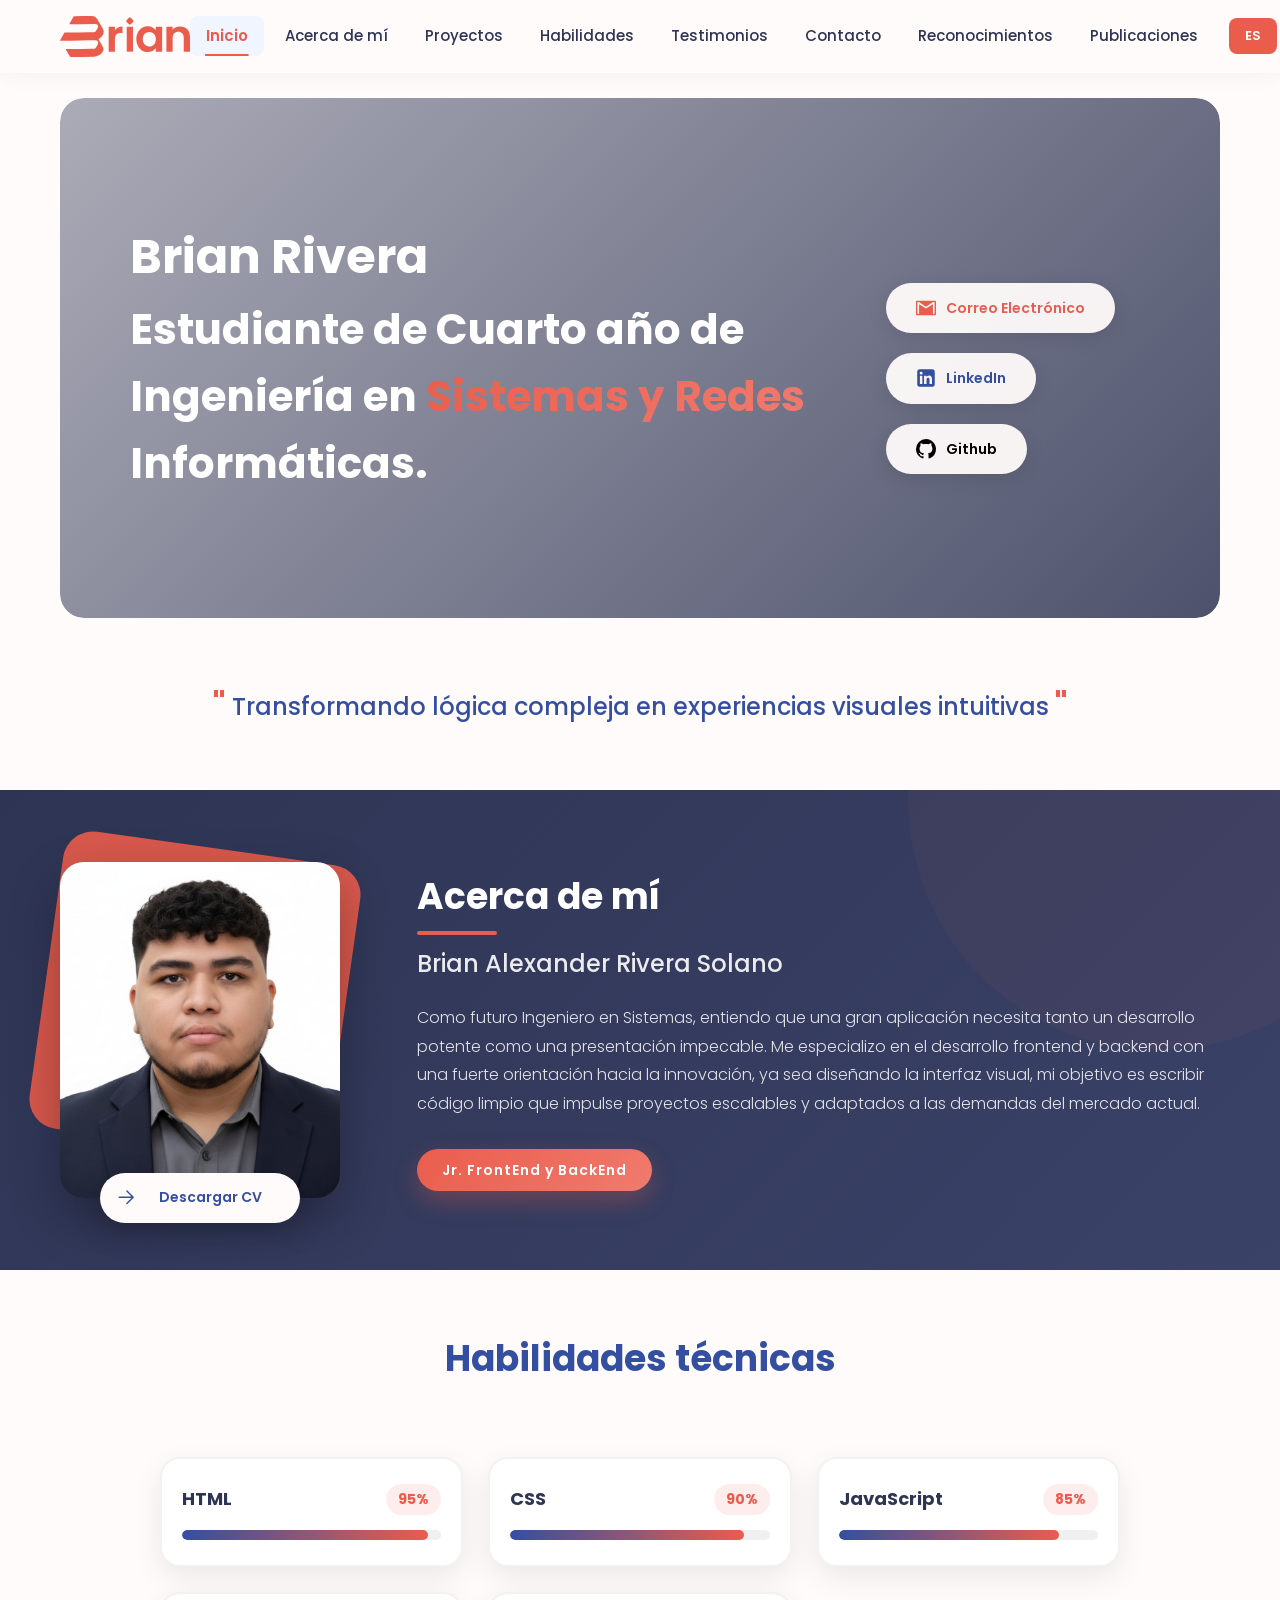
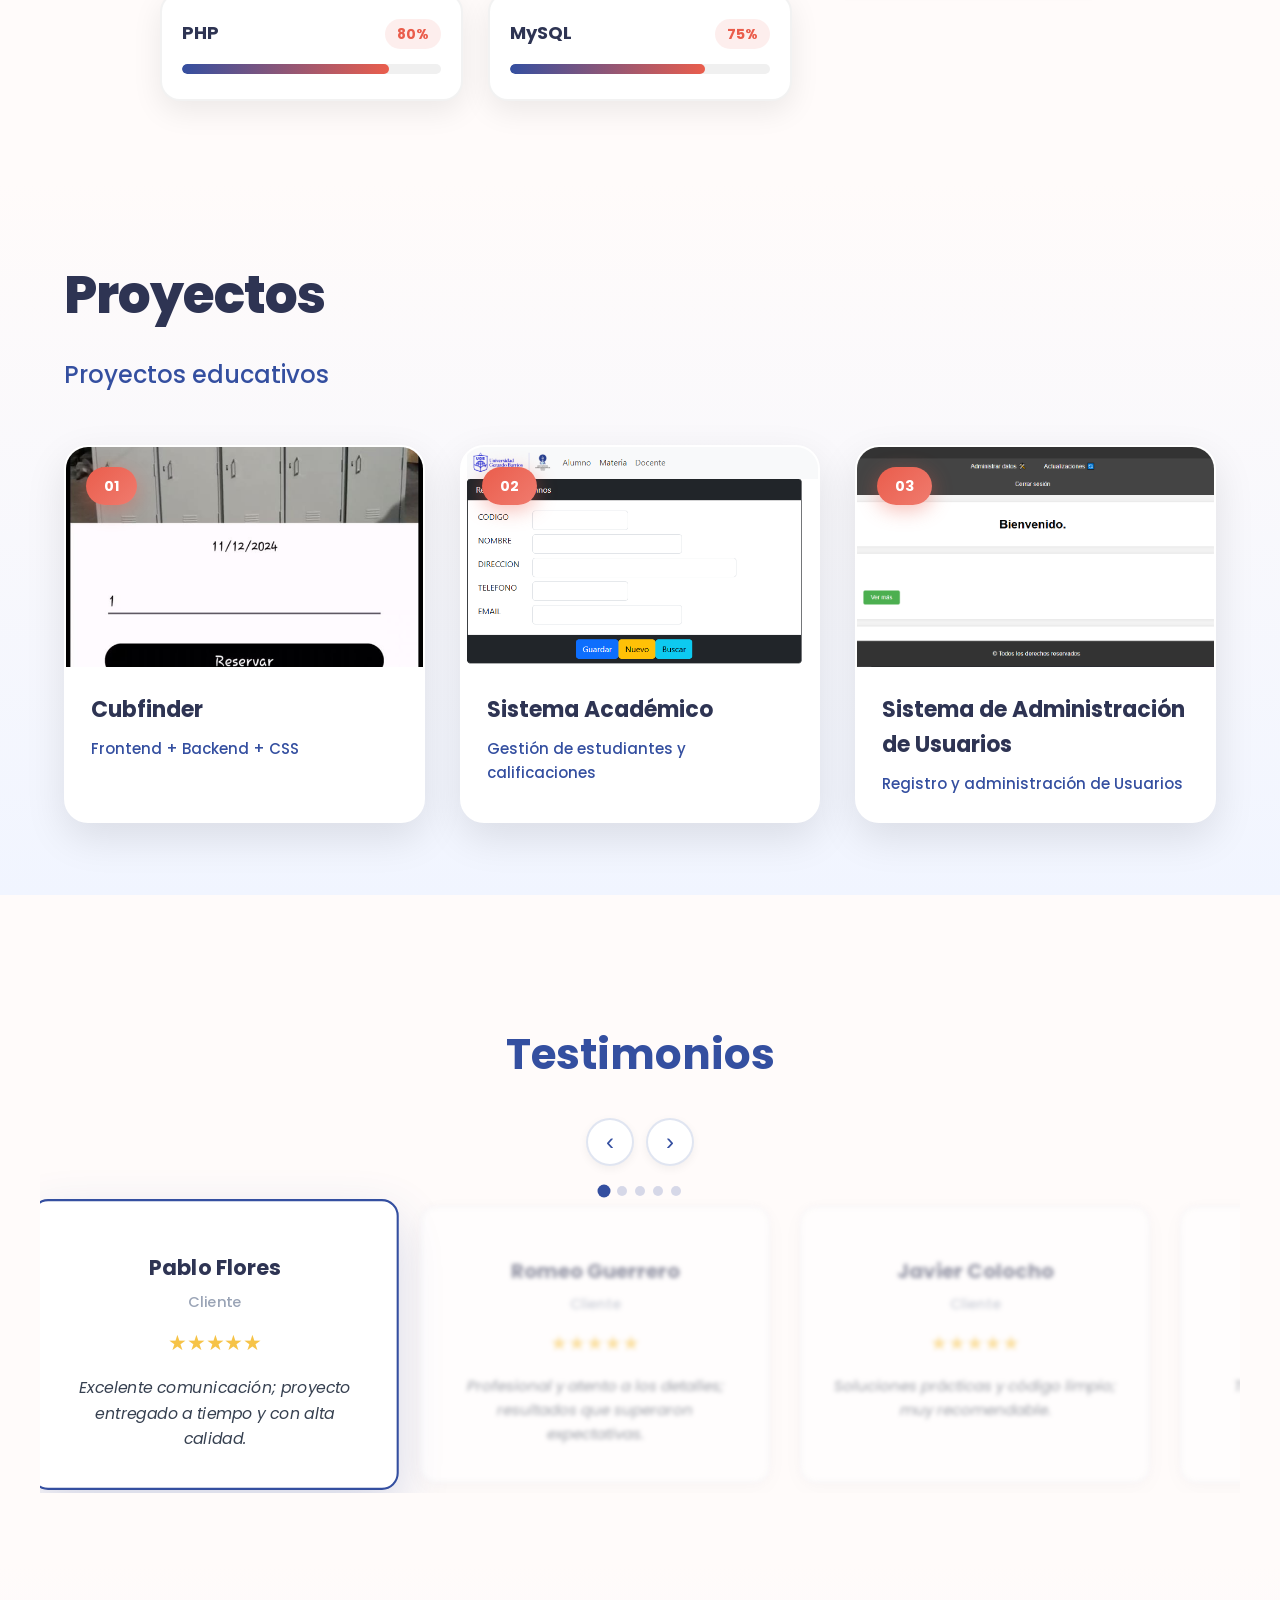
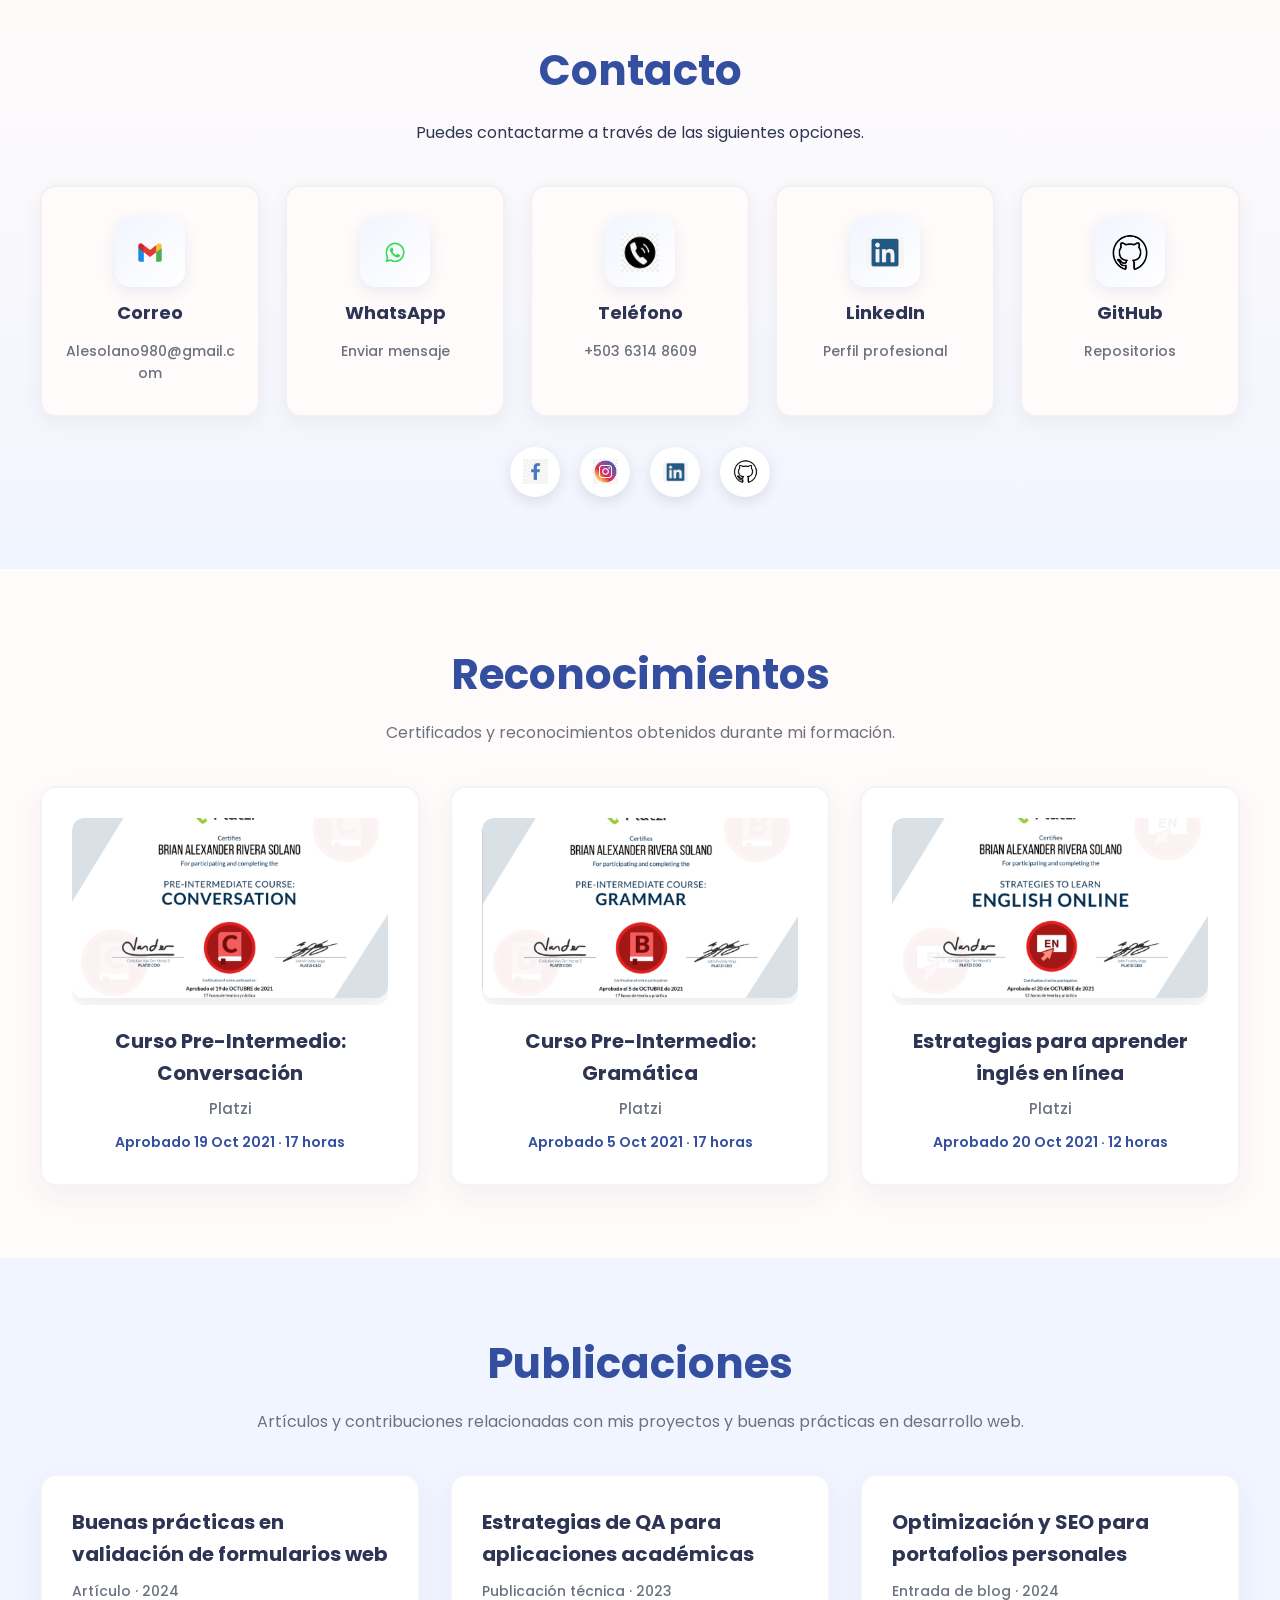
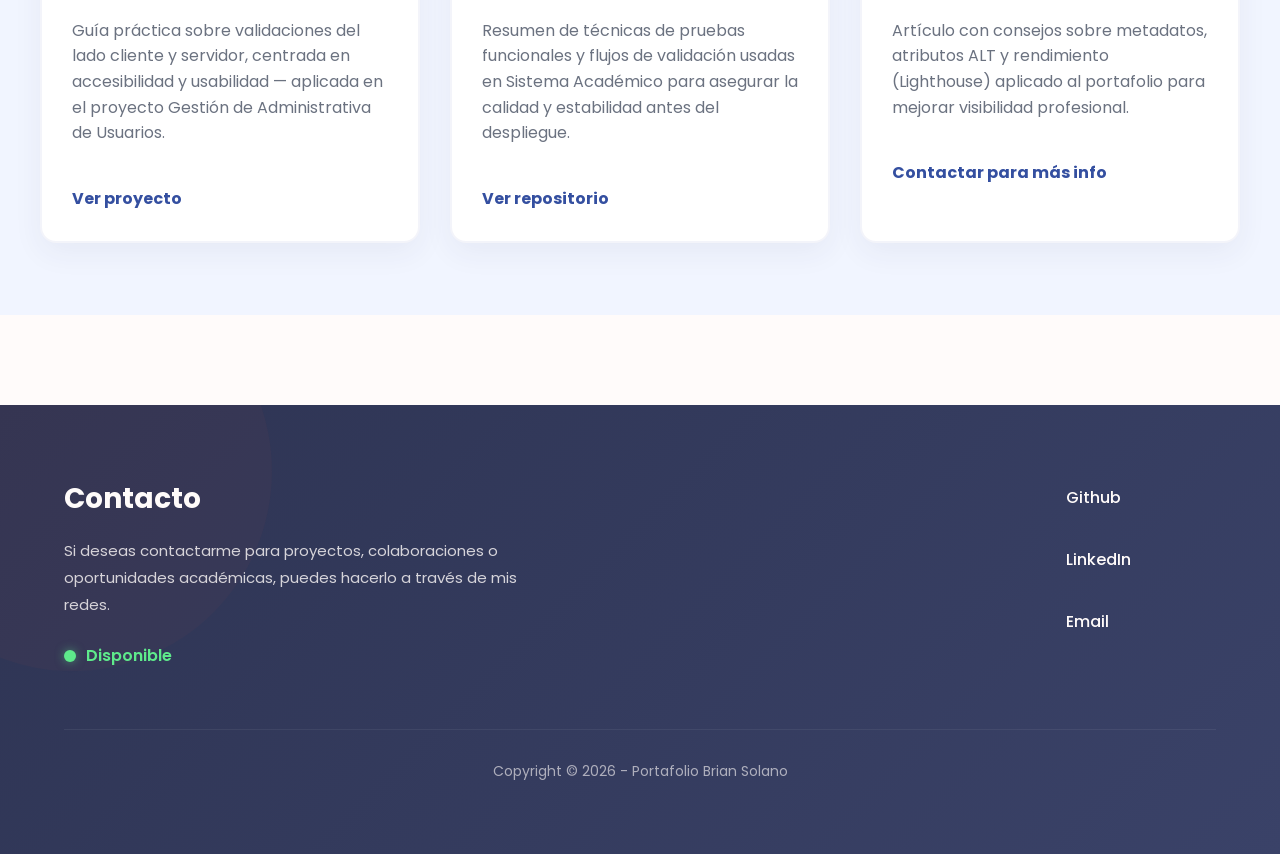
==== commit 83fb9477: "ultimos cambios hoy" ====
--- a/index.html
+++ b/index.html
@@ -214,35 +214,30 @@
             </div>
             <div class="grid-testimonios" role="region" aria-label="Carrusel de testimonios" tabindex="0">
                 <div class="card-testimonio" role="group" aria-roledescription="testimonio" aria-hidden="false">
-                    <div class="avatar-placeholder" aria-hidden="true"></div>
                     <h4 class="nombre">Pablo Flores</h4>
                     <div class="rol" data-es="Cliente" data-en="Client">Cliente</div>
                     <div class="estrellas" aria-label="5 estrellas">★★★★★</div>
                     <p class="quote" data-es="Excelente comunicación; proyecto entregado a tiempo y con alta calidad." data-en="Excellent communication; project delivered on time and with high quality.">Excelente comunicación; proyecto entregado a tiempo y con alta calidad.</p>
                 </div>
                 <div class="card-testimonio" role="group" aria-roledescription="testimonio" aria-hidden="true">
-                    <div class="avatar-placeholder" aria-hidden="true"></div>
                     <h4 class="nombre">Romeo Guerrero</h4>
                     <div class="rol" data-es="Cliente" data-en="Client">Cliente</div>
                     <div class="estrellas" aria-label="5 estrellas">★★★★★</div>
                     <p class="quote" data-es="Profesional y atento a los detalles; resultados que superaron expectativas." data-en="Professional and detail-oriented; results exceeded expectations.">Profesional y atento a los detalles; resultados que superaron expectativas.</p>
                 </div>
                 <div class="card-testimonio" role="group" aria-roledescription="testimonio" aria-hidden="true">
-                    <div class="avatar-placeholder" aria-hidden="true"></div>
                     <h4 class="nombre">Javier Colocho</h4>
                     <div class="rol" data-es="Cliente" data-en="Client">Cliente</div>
                     <div class="estrellas" aria-label="5 estrellas">★★★★★</div>
                     <p class="quote" data-es="Soluciones prácticas y código limpio; muy recomendable." data-en="Practical solutions and clean code; highly recommended.">Soluciones prácticas y código limpio; muy recomendable.</p>
                 </div>
                 <div class="card-testimonio" role="group" aria-roledescription="testimonio" aria-hidden="true">
-                    <div class="avatar-placeholder" aria-hidden="true"></div>
                     <h4 class="nombre">Jonathan Ulises</h4>
                     <div class="rol" data-es="Cliente" data-en="Client">Cliente</div>
                     <div class="estrellas" aria-label="5 estrellas">★★★★★</div>
                     <p class="quote" data-es="Trabajo eficiente y soporte claro durante todo el desarrollo." data-en="Efficient work and clear support throughout development.">Trabajo eficiente y soporte claro durante todo el desarrollo.</p>
                 </div>
                 <div class="card-testimonio" role="group" aria-roledescription="testimonio" aria-hidden="true">
-                    <div class="avatar-placeholder" aria-hidden="true"></div>
                     <h4 class="nombre">Linser Nolasco</h4>
                     <div class="rol" data-es="Cliente" data-en="Client">Cliente</div>
                     <div class="estrellas" aria-label="5 estrellas">★★★★★</div>
@@ -333,13 +328,13 @@
                 <article class="pub-item">
                     <h3 class="pub-title" data-es="Buenas prácticas en validación de formularios web" data-en="Best practices in web form validation">Buenas prácticas en validación de formularios web</h3>
                     <div class="pub-meta" data-es="Artículo · 2024" data-en="Article · 2024">Artículo · 2024</div>
-                    <p class="pub-extract" data-es="Guía práctica sobre validaciones del lado cliente y servidor, centrada en accesibilidad y usabilidad — aplicada en el proyecto \"Gestión de Administrativa de Usuarios\"." data-en="Practical guide on client- and server-side validations, focused on accessibility and usability — applied in the 'User Administration Management' project.">Guía práctica sobre validaciones del lado cliente y servidor, centrada en accesibilidad y usabilidad — aplicada en el proyecto "Gestión de Administrativa de Usuarios".</p>
+                    <p class="pub-extract" data-es="Guía práctica sobre validaciones del lado cliente y servidor, centrada en accesibilidad y usabilidad — aplicada en el proyecto Gestión de Administrativa de Usuarios." data-en="Practical guide on client- and server-side validations, focused on accessibility and usability — applied in the 'User Administration Management' project.">Guía práctica sobre validaciones del lado cliente y servidor, centrada en accesibilidad y usabilidad — aplicada en el proyecto "Gestión de Administrativa de Usuarios".</p>
                     <a class="pub-link" data-es="Ver proyecto" data-en="View project" href="proyectos/sistema-insc/sistema-inscripcion.html" target="_blank" rel="noopener noreferrer">Ver proyecto</a>
                 </article>
                 <article class="pub-item">
                     <h3 class="pub-title" data-es="Estrategias de QA para aplicaciones académicas" data-en="QA strategies for academic applications">Estrategias de QA para aplicaciones académicas</h3>
                     <div class="pub-meta" data-es="Publicación técnica · 2023" data-en="Technical publication · 2023">Publicación técnica · 2023</div>
-                    <p class="pub-extract" data-es="Resumen de técnicas de pruebas funcionales y flujos de validación usadas en \"Sistema Académico\" para asegurar la calidad y estabilidad antes del despliegue." data-en="Summary of functional testing techniques and validation flows used in 'Academic System' to ensure quality and stability before deployment.">Resumen de técnicas de pruebas funcionales y flujos de validación usadas en "Sistema Académico" para asegurar la calidad y estabilidad antes del despliegue.</p>
+                    <p class="pub-extract" data-es="Resumen de técnicas de pruebas funcionales y flujos de validación usadas en Sistema Académico para asegurar la calidad y estabilidad antes del despliegue." data-en="Summary of functional testing techniques and validation flows used in 'Academic System' to ensure quality and stability before deployment.">Resumen de técnicas de pruebas funcionales y flujos de validación.</p>
                     <a class="pub-link" data-es="Ver repositorio" data-en="View repository" href="https://github.com/0Undertaker0/sistema_academic" target="_blank" rel="noopener noreferrer">Ver repositorio</a>
                 </article>
                 <article class="pub-item">
--- a/css/inicio.css
+++ b/css/inicio.css
@@ -900,6 +900,7 @@
     text-align: left;
     box-shadow: 0 10px 30px rgba(46, 52, 83, 0.06);
     transition: all var(--transition-slow);
+    overflow: visible;
 }
 
 .pub-item:hover {
@@ -927,7 +928,13 @@
     font-size: clamp(13px, 1.4vw, 15px);
     line-height: 1.6;
     margin-bottom: 20px;
-}
+    white-space: normal;
+    overflow: visible;
+    word-break: break-word;
+}
+
+/* Collapsible extract: show only a few lines by default */
+/* (Kept natural wrapping and visible overflow for descriptions) */
 
 .pub-link {
     color: var(--azul);
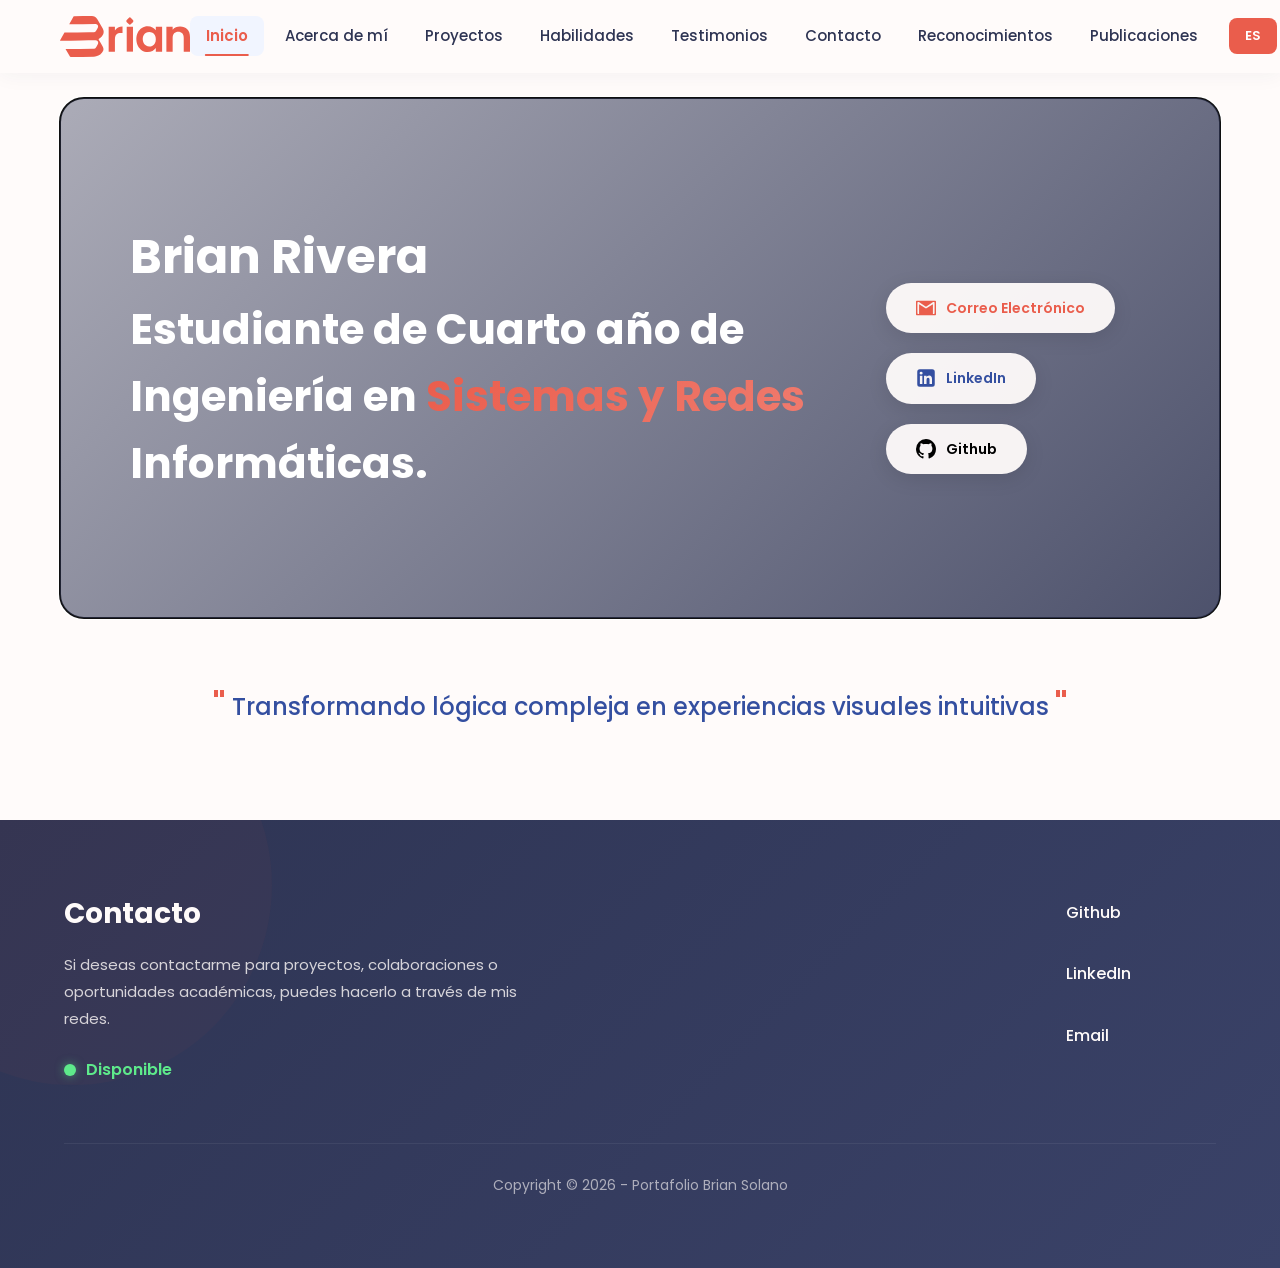
==== commit b62060ae: "terminado final" ====
--- a/index.html
+++ b/index.html
@@ -6,6 +6,12 @@
     <title>Brian Rivera | Portafolio</title>
     <meta name="description" content="Portafolio de Brian Rivera: proyectos de frontend y backend, QA y desarrollo web. Cursando cuarto año de Ingeniería en Sistemas y Redes Informáticas.">
     <meta name="keywords" content="Portafolio, Brian Rivera, Frontend, Backend, QA, proyectos, Ingeniería en Sistemas, cuarto año">
+    <!-- Open Graph / Social -->
+    <meta property="og:title" content="Brian Rivera | Portafolio">
+    <meta property="og:description" content="Portafolio de Brian Rivera: proyectos de frontend y backend, QA y desarrollo web.">
+    <meta property="og:image" content="images/logo/br-rojo.svg">
+    <meta property="og:type" content="website">
+    <meta name="twitter:card" content="summary_large_image">
 
     <!-- Google Fonts -->
     <link rel="preconnect" href="https://fonts.googleapis.com">
@@ -284,6 +290,42 @@
                 <a href="https://www.linkedin.com/in/brian-solano-4241423b4/" target="_blank" aria-label="LinkedIn" rel="noopener noreferrer"><img src="images/2-20625_linkedin-logo-hd-png-download.png" alt="LinkedIn" width="24" height="24" loading="lazy"></a>
                 <a href="https://github.com/0Undertaker0" target="_blank" aria-label="GitHub" rel="noopener noreferrer"><img src="images/github-2-t2z6hpd4v4di5xrcqyqzq9.webp" alt="GitHub" width="24" height="24" loading="lazy"></a>
             </div>
+            <!-- Formulario agregado (envío por Formspree) -->
+            <div class="form-wrapper">
+                <form id="contactForm" action="https://formspree.io/f/xgobjlal" method="POST" novalidate>
+                    <div class="form-row">
+                        <label for="nombre">Nombre</label>
+                        <input type="text" id="nombre" name="name" required>
+                    </div>
+
+                    <div class="form-row">
+                        <label for="email">Correo electrónico</label>
+                        <input type="email" id="email" name="email" required>
+                    </div>
+
+                    <div class="form-row">
+                        <label for="asunto">Asunto</label>
+                        <input type="text" id="asunto" name="subject" required>
+                    </div>
+
+                    <div class="form-row">
+                        <label for="mensaje">Mensaje</label>
+                        <textarea id="mensaje" name="message" rows="6" required minlength="20"></textarea>
+                    </div>
+
+                    <div id="contactFeedback" role="status" aria-live="polite"></div>
+
+                    <button type="submit" class="btn-enviar">Enviar</button>
+                </form>
+            </div>
+        </div>
+    </section>
+
+    <!-- Sección de intereses profesionales (agregada mínimamente) -->
+    <section class="intereses" id="intereses">
+        <div class="contenedor-intereses">
+            <h2 data-es="Intereses profesionales" data-en="Professional interests">Intereses profesionales</h2>
+            <p>Intereses: Desarrollo web (Frontend/Backend), aseguramiento de calidad (QA), accesibilidad, optimización y SEO, integración de APIs y aprendizaje continuo en tecnologías modernas.</p>
         </div>
     </section>
 
